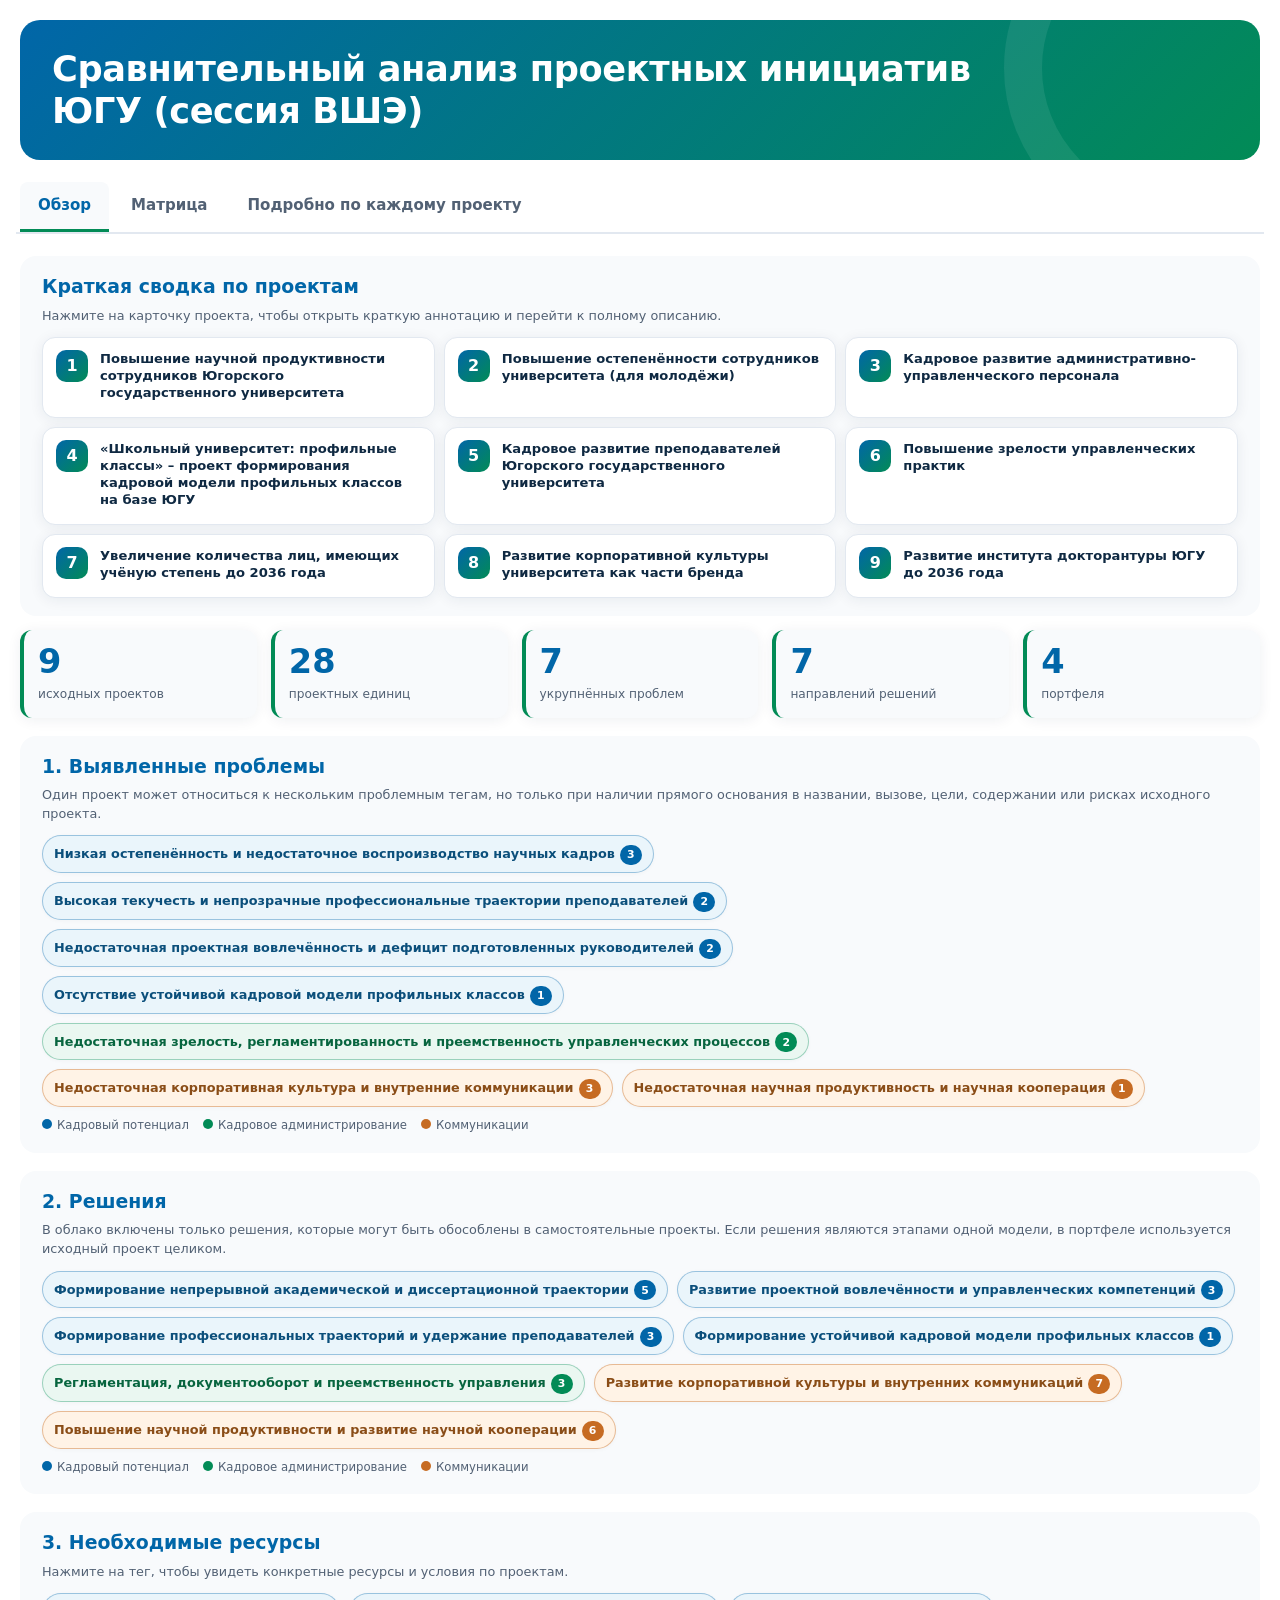
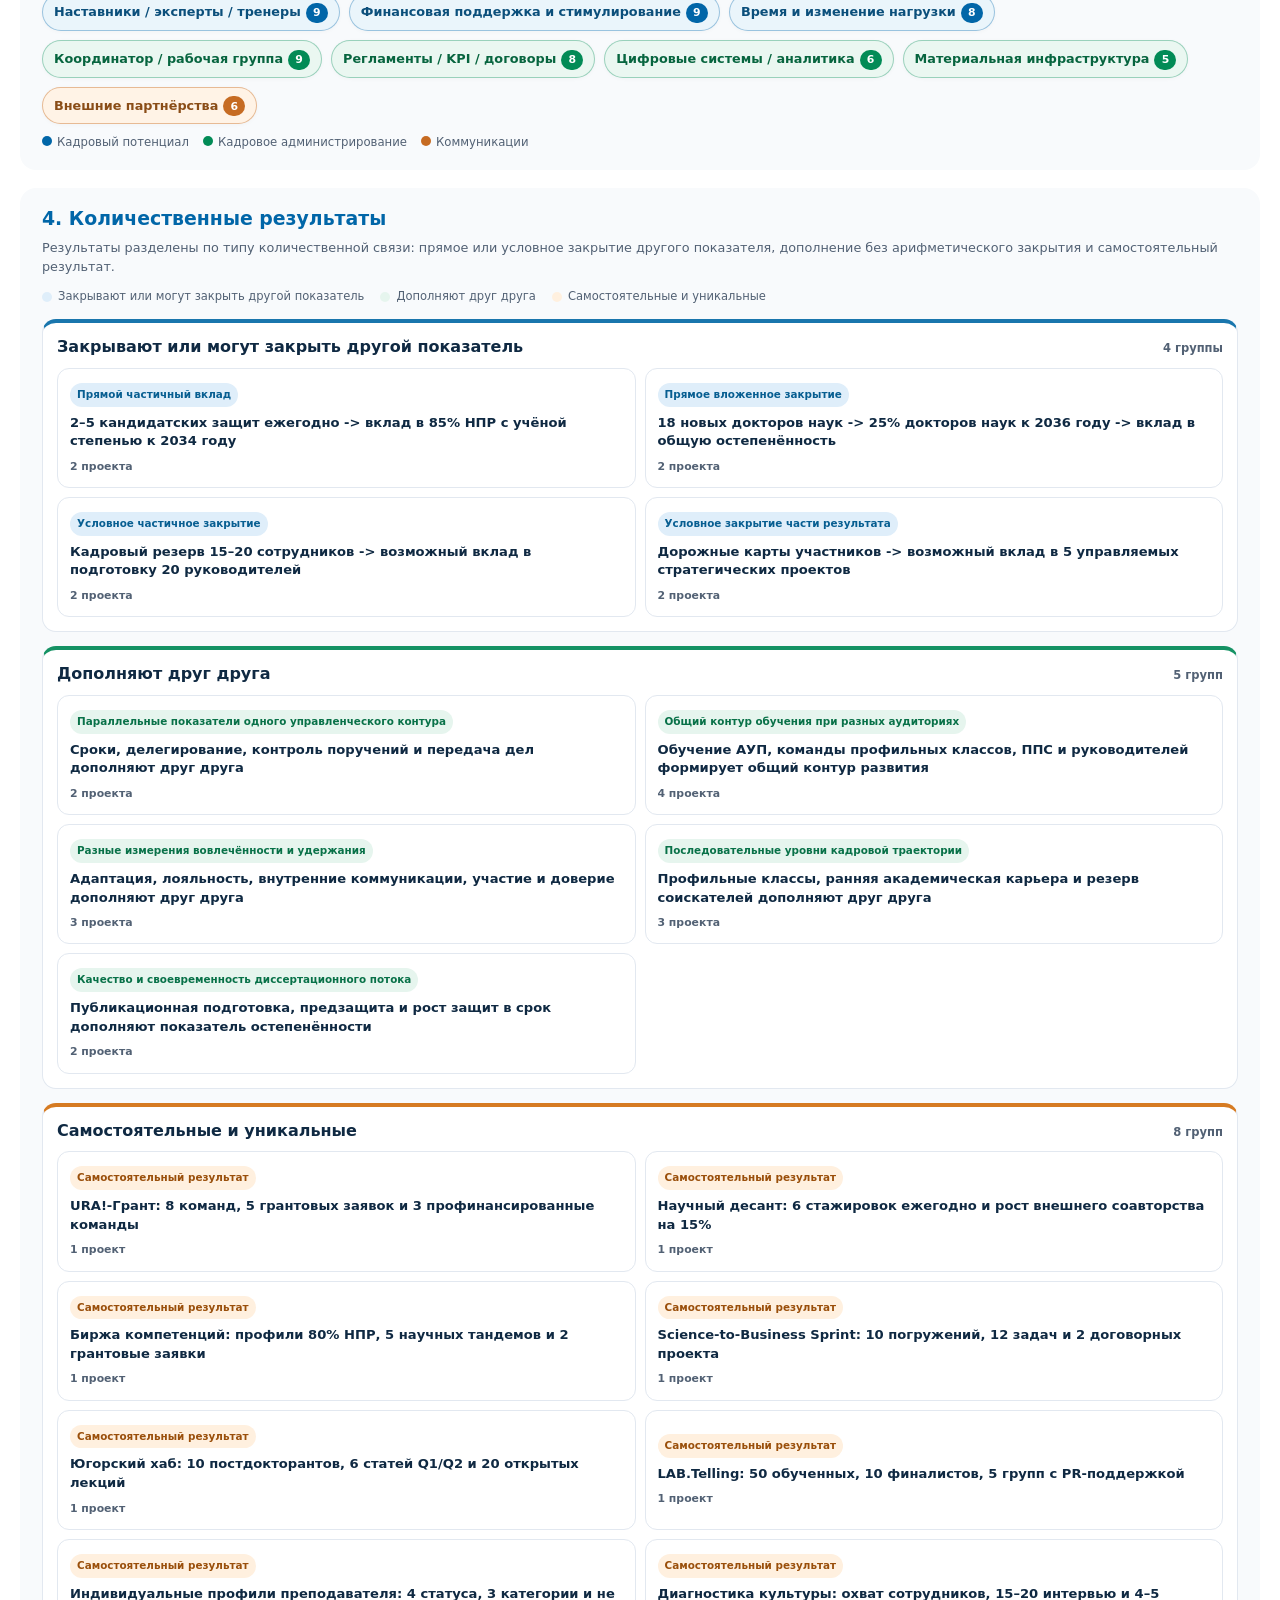
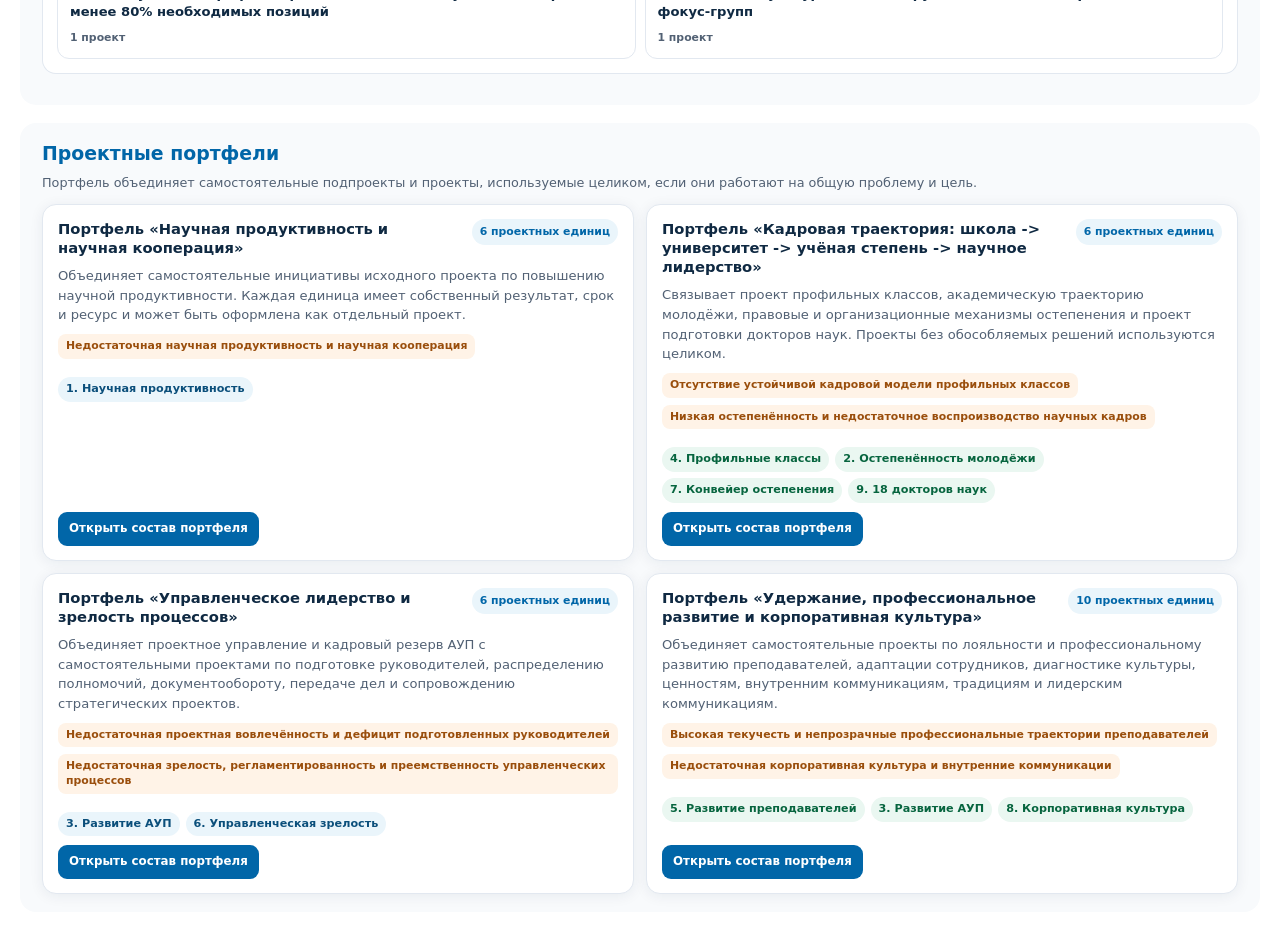
==== index.html @ 8885a223 "Initial commit" ====
<!DOCTYPE html>
<html lang="ru">
<head>
  <meta charset="UTF-8">
  <meta name="viewport" content="width=device-width, initial-scale=1, viewport-fit=cover">
  <title>Сравнительный анализ проектных инициатив ЮГУ (сессия ВШЭ)</title>
  <link rel="stylesheet" href="styles.css?v=20260804-no-abbr-expansions">
</head>
<body>
  <div class="container">
    <header class="hero">
      <h1>Сравнительный анализ проектных инициатив ЮГУ (сессия ВШЭ)</h1>
    </header>

    <div class="tabs-wrap">
      <div class="tabs overview-tabs">
        <button class="tab-btn active" data-tab="overview">Обзор</button>
        <button class="tab-btn" data-tab="matrix">Матрица</button>
        <a class="tab-btn tab-link" href="projects.html">Подробно по каждому проекту</a>
      </div>
    </div>

    <main>
      <section id="overview" class="tab-content active">
        <section class="block project-summary-block">
          <h2>Краткая сводка по проектам</h2>
          <div class="section-note">Нажмите на карточку проекта, чтобы открыть краткую аннотацию и перейти к полному описанию.</div>
          <div id="projectSummaryGrid" class="project-summary-grid"></div>
        </section>

        <div class="stats-grid" id="stats"></div>

        <section class="block" id="problems">
          <h2>1. Выявленные проблемы</h2>
          <div class="section-note">Один проект может относиться к нескольким проблемным тегам, но только при наличии прямого основания в названии, вызове, цели, содержании или рисках исходного проекта.</div>
          <div id="problemCloud" class="tag-cloud"></div>
          <div class="legend-row sphere-legend"></div>
        </section>

        <section class="block" id="solutions">
          <h2>2. Решения</h2>
          <div class="section-note">В облако включены только решения, которые могут быть обособлены в самостоятельные проекты. Если решения являются этапами одной модели, в портфеле используется исходный проект целиком.</div>
          <div id="solutionCloud" class="tag-cloud"></div>
          <div class="legend-row sphere-legend"></div>
        </section>

        <section class="block" id="resources">
          <h2>3. Необходимые ресурсы</h2>
          <div class="section-note">Нажмите на тег, чтобы увидеть конкретные ресурсы и условия по проектам.</div>
          <div id="resourceCloud" class="tag-cloud"></div>
          <div class="legend-row sphere-legend"></div>
        </section>

        <section class="block" id="results">
          <h2>4. Количественные результаты</h2>
          <div class="section-note">Результаты разделены по типу количественной связи: прямое или условное закрытие другого показателя, дополнение без арифметического закрытия и самостоятельный результат.</div>
          <div id="resultRelationLegend" class="result-relation-legend"></div>
          <div id="resultCloud" class="result-analysis"></div>
          <div id="excludedResults" class="excluded-results"></div>
        </section>

        <section class="block" id="clusters">
          <h2>Проектные портфели</h2>
          <div class="section-note">Портфель объединяет самостоятельные подпроекты и проекты, используемые целиком, если они работают на общую проблему и цель.</div><div class="grid-2" id="clusterGrid"></div>
        </section>
      </section>

      <section id="matrix" class="tab-content">
        <section class="block">
          <h2>Матрица пересечений</h2>
          <div class="section-note">Выберите тип данных, чтобы увидеть, в каких проектах встречается каждый тег.</div>
          <div class="legend-row matrix-legend" id="matrixLegend"></div>
          <div class="search-bar">
            <select id="matrixType" class="filter-select">
              <option value="problemTags">Выявленные проблемы</option>
              <option value="solutionTags">Решения</option>
              <option value="resourceTags">Необходимые ресурсы</option>
              <option value="resultTags">Количественные результаты</option>
            </select>
          </div>
          <div class="matrix-wrap"><table class="matrix" id="matrixTable"></table></div>
        </section>
      </section>
    </main>
  </div>

  <div class="modal-overlay" id="modal">
    <div class="modal-content">
      <div class="modal-head">
        <h2 id="modalTitle"></h2>
        <button class="modal-close" id="modalClose" aria-label="Закрыть">×</button>
      </div>
      <div class="modal-summary" id="modalSummary"></div>
      <div id="modalBody"></div>
    </div>
  </div>

  <button class="back-top" id="backTop" aria-label="Наверх">↑</button>

  <script src="data.js"></script>
  <script>
    const D = window.YUGU_DATA;
    const P = D.projects;
    const esc = s => String(s ?? '').replace(/[&<>"']/g, c => ({'&':'&amp;','<':'&lt;','>':'&gt;','"':'&quot;',"'":'&#39;'}[c]));
    const pById = id => P.find(p => p.id === id);
    function expandTerms(value) {
      return String(value ?? '');
    }

    const fmt = value => esc(expandTerms(value));

    function pluralRu(value, one, few, many) {
      const number = Math.abs(Number(value));
      const mod100 = number % 100;
      const mod10 = number % 10;
      if (mod100 >= 11 && mod100 <= 19) return many;
      if (mod10 === 1) return one;
      if (mod10 >= 2 && mod10 <= 4) return few;
      return many;
    }

    function countPhrase(value, one, few, many) {
      return `${value} ${pluralRu(value, one, few, many)}`;
    }


    function directionLegend() {
      return Object.entries(D.directions).map(([key, label]) =>
        `<span><i class="legend-dot sphere-${key}"></i>${fmt(label)}</span>`
      ).join('');
    }
    document.querySelectorAll('.sphere-legend').forEach(el => el.innerHTML = directionLegend());

    function sphereFor(field, tag) { return D.tagSpheres?.[field]?.[tag] || 'process'; }
    function sphereClass(field, tag) { return `sphere-${sphereFor(field, tag)}`; }

    function group(field) {
      const grouped = {};
      P.forEach(p => Object.entries(p[field] || {}).forEach(([tag, detail]) => {
        if (!grouped[tag]) grouped[tag] = [];
        grouped[tag].push({p, detail});
      }));
      const order = {hr:1, process:2, communication:3};
      return Object.entries(grouped).map(([tag,items]) => {
        const count = field === 'solutionTags'
          ? items.reduce((sum, item) => sum + (item.detail?.solutions?.length || 0), 0)
          : items.length;
        return {tag, items, count, projectCount: items.length};
      }).sort((a,b) =>
        order[sphereFor(field,a.tag)] - order[sphereFor(field,b.tag)]
        || b.count-a.count
        || a.tag.localeCompare(b.tag,'ru')
      );
    }

    const GROUPS = {
      problemTags: group('problemTags'),
      solutionTags: group('solutionTags'),
      resourceTags: group('resourceTags'),
      resultTags: group('resultTags')
    };

    function renderProjectSummary() {
      document.getElementById('projectSummaryGrid').innerHTML = P.map(p => `
        <button class="project-summary-card" data-project-summary="${p.id}">
          <span class="project-summary-num">${p.num}</span>
          <span class="project-summary-title">${fmt(p.title)}</span>
        </button>`).join('');
    }

    function renderTags(elId, field) {
      document.getElementById(elId).innerHTML = GROUPS[field].map(x => `
        <button class="tag-item ${sphereClass(field,x.tag)}" data-field="${field}" data-tag="${esc(x.tag)}">
          <span class="tag-label">${fmt(x.tag)}</span><span class="count">${x.count}</span>
        </button>`).join('');
    }

    function typeName(field) {
      if (field === 'problemTags') return 'Укрупнённая проблема';
      if (field === 'solutionTags') return 'Направление решений';
      if (field === 'resourceTags') return 'Необходимый ресурс';
      return 'Количественный результат';
    }

    function stageList(stages) {
      if (!stages?.length) return '';
      return `<div class="modal-stage-list"><b>Этапы реализации</b>${stages.map(s => `
        <div class="modal-stage">
          ${s.time ? `<span>${fmt(s.time)}</span>` : ''}
          <strong>${fmt(s.name)}</strong>
          ${s.text ? `<p>${fmt(s.text)}</p>` : ''}
          ${s.actions?.length ? `<ul class="solution-actions">${s.actions.map(a=>`<li>${fmt(a)}</li>`).join('')}</ul>` : ''}
        </div>`).join('')}</div>`;
    }

    function solutionDetails(detail) {
      return `<div class="modal-solutions">${(detail?.solutions || []).map(s => `
        <article class="modal-solution-card">
          <div class="modal-solution-top"><h4>${fmt(s.name)}</h4><span>${fmt(s.time)}</span></div>
          <div class="unit-type-badge">${fmt(s.unitType || 'Самостоятельный подпроект')}</div>
          <div class="solution-field"><b>Почему используется как проектная единица</b><p>${fmt(s.autonomyBasis || '')}</p></div>
          <div class="solution-field"><b>Содержание</b><p>${fmt(s.content)}</p></div>
          ${stageList(s.stages)}
          ${s.actions?.length ? `<div class="solution-field"><b>Основные действия</b><ul class="solution-actions">${s.actions.map(a=>`<li>${fmt(a)}</li>`).join('')}</ul></div>` : ''}
          <div class="solution-metric"><b>Количественный результат</b><br>${fmt(s.metrics)}</div>
        </article>`).join('')}</div>`;
    }


    function resultCategoryClass(category) {
      return `relation-${category}`;
    }

    function resultRelationLegend() {
      return Object.entries(D.resultRelationCategories || {}).map(([key, item]) =>
        `<span><i class="relation-legend-dot ${resultCategoryClass(key)}"></i>${fmt(item.label)}</span>`
      ).join('');
    }

    function renderResultAnalysis() {
      const order = ['closure', 'complement', 'unique'];
      const groups = Object.fromEntries(order.map(key => [key, []]));
      (D.resultAnalysis || []).forEach(item => {
        if (!groups[item.category]) groups[item.category] = [];
        groups[item.category].push(item);
      });

      document.getElementById('resultRelationLegend').innerHTML = resultRelationLegend();
      document.getElementById('resultCloud').innerHTML = order.map(category => {
        const relations = groups[category] || [];
        if (!relations.length) return '';
        const meta = D.resultRelationCategories[category];
        return `
          <section class="result-category ${resultCategoryClass(category)}">
            <div class="result-category-head">
              <h3>${fmt(meta.label)}</h3>
              <span>${countPhrase(relations.length, 'группа', 'группы', 'групп')}</span>
            </div>
            <div class="result-relation-grid">
              ${relations.map(relation => {
                const projectCount = new Set(relation.items.map(item => item.projectId)).size;
                return `
                  <button class="result-relation-card ${resultCategoryClass(category)}" data-result-relation="${relation.id}">
                    <span class="relation-type">${fmt(relation.relationLabel)}</span>
                    <strong>${fmt(relation.title)}</strong>
                    <span class="relation-project-count">${countPhrase(projectCount, 'проект', 'проекта', 'проектов')}</span>
                  </button>`;
              }).join('')}
            </div>
          </section>`;
      }).join('');
    }

    function openResultRelation(id) {
      const relation = (D.resultAnalysis || []).find(item => item.id === id);
      if (!relation) return;
      const projectCount = new Set(relation.items.map(item => item.projectId)).size;
      document.getElementById('modalTitle').textContent = expandTerms(relation.title);
      document.getElementById('modalSummary').textContent =
        `${relation.relationLabel}. ${countPhrase(projectCount, 'исходный проект', 'исходных проекта', 'исходных проектов')}.`;
      document.getElementById('modalBody').innerHTML = `
        <article class="result-relation-modal ${resultCategoryClass(relation.category)}">
          <div class="result-relation-summary">
            <b>Логика связи</b>
            <p>${fmt(relation.summary)}</p>
          </div>
          <div class="result-item-list">
            ${relation.items.map(item => {
              const p = pById(item.projectId);
              return `
                <article class="result-item-card">
                  <div class="result-item-project">${p.num}. ${fmt(p.short)}</div>
                  <span class="result-role">${fmt(item.role)}</span>
                  <p class="result-value">${fmt(item.result)}</p>
                  <p class="result-explanation">${fmt(item.explanation)}</p>
                  <div class="modal-actions"><a class="open-project" href="projects.html#${p.id}">Открыть исходный проект -></a></div>
                </article>`;
            }).join('')}
          </div>
          <div class="result-limitation">
            <b>Ограничение интерпретации</b>
            <p>${fmt(relation.limitation)}</p>
          </div>
        </article>`;
      showModal();
    }

    function openTag(field, tag) {
      if (field === 'resultTags') {
        const relation = (D.resultAnalysis || []).find(item => item.title === tag);
        if (relation) openResultRelation(relation.id);
        return;
      }
      const x = GROUPS[field].find(i => i.tag === tag);
      if (!x) return;
      document.getElementById('modalTitle').textContent = `${typeName(field)}: ${expandTerms(tag)}`;
      let modalSummary = '';
      if (field === 'problemTags') {
        modalSummary = `Проблема выявлена в ${countPhrase(x.count, 'исходном проекте', 'исходных проектах', 'исходных проектах')}.`;
      } else if (field === 'solutionTags') {
        modalSummary = `Тег объединяет ${countPhrase(x.count, 'проектную единицу', 'проектные единицы', 'проектных единиц')} из ${countPhrase(x.projectCount, 'исходного проекта', 'исходных проектов', 'исходных проектов')}.`;
      } else if (field === 'resourceTags') {
        modalSummary = `Ресурс требуется для ${countPhrase(x.count, 'исходного проекта', 'исходных проектов', 'исходных проектов')}.`;
      }
      document.getElementById('modalSummary').textContent = modalSummary;
      document.getElementById('modalBody').innerHTML = x.items.map(({p,detail}) => `
        <article class="modal-project">
          <h3>${p.num}. ${fmt(p.title)}</h3>
          ${field === 'solutionTags' ? solutionDetails(detail) : `<p>${fmt(detail)}</p>`}
          <div class="modal-actions"><a class="open-project" href="projects.html#${p.id}">Открыть полное описание проекта -></a></div>
        </article>`).join('');
      showModal();
    }

    function openProjectSummary(id) {
      const p = pById(id); if (!p) return;
      document.getElementById('modalTitle').textContent = `${p.num}. ${expandTerms(p.title)}`;
      document.getElementById('modalSummary').textContent = expandTerms(`${p.period} · ${p.solutionStructure}`);
      document.getElementById('modalBody').innerHTML = `
        <article class="project-summary-modal">
          <div class="summary-title"><b>Название проекта</b><p>${fmt(p.title)}</p></div>
          <div class="summary-team"><b>Команда проекта</b><p>${fmt(p.authors)}</p></div>
          <div class="summary-problem"><b>Исходная проблема / вызов</b><p>${fmt(p.problemSummary)}</p></div>
          <div class="summary-solutions">
            <b>Самостоятельные проектные единицы</b>
            <ol>${(p.solutions||[]).map(s=>`<li><strong>${fmt(s.name)}</strong><span class="summary-stage-note">${fmt(s.unitType || '')}</span><p class="summary-solution-text">${fmt(s.content)}</p>${s.stages?.length ? `<span class="summary-stage-note">Эта проектная единица реализуется в ${countPhrase(s.stages.length, 'этап', 'этапа', 'этапов')}.</span>` : ''}</li>`).join('')}</ol>
          </div>
          <div class="summary-results"><b>Количественные результаты</b><ul>${(p.resultQuant||[]).map(x=>`<li>${fmt(x)}</li>`).join('')}</ul></div>
          <div class="modal-actions"><a class="open-project" href="projects.html#${p.id}">Перейти к полному описанию -></a></div>
        </article>`;
      showModal();
    }

    function showModal(){ document.getElementById('modal').classList.add('active'); document.body.style.overflow='hidden'; }
    function closeModal(){ document.getElementById('modal').classList.remove('active'); document.body.style.overflow=''; }

    function portfolioUnit(ref) {
      const p = pById(ref.projectId);
      const s = p?.solutions?.[ref.solutionIndex];
      return p && s ? {p, s} : null;
    }

    function renderClusters() {
      document.getElementById('clusterGrid').innerHTML = D.clusters.map((c,index) => `
        <article class="cluster-card portfolio-card">
          <div class="portfolio-card-head">
            <h4>${fmt(c.name)}</h4>
            <span class="portfolio-count">${countPhrase(c.units.length, 'проектная единица', 'проектные единицы', 'проектных единиц')}</span>
          </div>
          <p>${fmt(c.text)}</p>
          <div class="portfolio-tags">
            ${(c.problemTags||[]).map(tag=>`<span class="portfolio-problem">${fmt(tag)}</span>`).join('')}
          </div>
          <div class="cluster-projects">${c.projects.map(id=>{const p=pById(id);return `<a class="mini-pill" href="projects.html#${id}">${p.num}. ${fmt(p.short)}</a>`}).join('')}</div>
          <button class="portfolio-open" data-portfolio="${index}">Открыть состав портфеля</button>
        </article>`).join('');
    }

    function openPortfolio(index) {
      const c = D.clusters[index];
      if (!c) return;
      const units = (c.units || []).map(portfolioUnit).filter(Boolean);
      const projectCount = new Set(units.map(x => x.p.id)).size;
      document.getElementById('modalTitle').textContent = expandTerms(c.name);
      document.getElementById('modalSummary').textContent =
        `${countPhrase(units.length, 'проектная единица', 'проектные единицы', 'проектных единиц')} из ${countPhrase(projectCount, 'исходного проекта', 'исходных проектов', 'исходных проектов')}.`;
      document.getElementById('modalBody').innerHTML = `
        <article class="portfolio-modal">
          <p>${fmt(c.text)}</p>
          <div class="portfolio-modal-tags">
            <div><b>Проблемы портфеля</b>${(c.problemTags||[]).map(tag=>`<span class="tiny-tag sphere-${sphereFor('problemTags',tag)}">${fmt(tag)}</span>`).join('')}</div>
            <div><b>Направления решений</b>${(c.solutionTags||[]).map(tag=>`<span class="tiny-tag sphere-${sphereFor('solutionTags',tag)}">${fmt(tag)}</span>`).join('')}</div>
          </div>
          <div class="portfolio-unit-list">${units.map(({p,s})=>`
            <article class="portfolio-unit-card">
              <div class="portfolio-unit-source">${p.num}. ${fmt(p.short)}</div>
              <h4>${fmt(s.name)}</h4>
              <div class="unit-type-badge">${fmt(s.unitType)}</div>
              <p>${fmt(s.content)}</p>
              ${s.stages?.length ? `<div class="portfolio-stage-note">${countPhrase(s.stages.length, 'этап реализации', 'этапа реализации', 'этапов реализации')}</div>` : ''}
              <div class="modal-actions"><a class="open-project" href="projects.html#${p.id}">Открыть исходный проект -></a></div>
            </article>`).join('')}</div>
        </article>`;
      showModal();
    }

    function renderStats() {
      const solutionCount = P.reduce((s,p)=>s+(p.solutions?.length||0),0);
      const stats = [
        [String(P.length), pluralRu(P.length, 'исходный проект', 'исходных проекта', 'исходных проектов')],
        [solutionCount, pluralRu(solutionCount, 'проектная единица', 'проектные единицы', 'проектных единиц')],
        [GROUPS.problemTags.length, pluralRu(GROUPS.problemTags.length, 'укрупнённая проблема', 'укрупнённые проблемы', 'укрупнённых проблем')],
        [GROUPS.solutionTags.length, pluralRu(GROUPS.solutionTags.length, 'направление решений', 'направления решений', 'направлений решений')],
        [String(D.clusters.length), pluralRu(D.clusters.length, 'портфель', 'портфеля', 'портфелей')]
      ];
      document.getElementById('stats').innerHTML = stats.map(([n,l])=>`<div class="stat-card"><div class="number">${n}</div><div class="label">${l}</div></div>`).join('');
    }

    function renderMatrix(field='problemTags') {
      const tags=GROUPS[field];
      document.getElementById('matrixLegend').innerHTML =
        field === 'resultTags' ? resultRelationLegend() : directionLegend();
      document.getElementById('matrixTable').innerHTML = `<thead><tr><th>Тег</th>${P.map(p=>`<th title="${esc(p.title)}">${p.num}</th>`).join('')}<th>Всего</th></tr></thead><tbody>${tags.map(t=>{
        const sphere=sphereClass(field,t.tag);
        return `<tr>
          <td><button class="tag-item ${sphere}" style="padding:5px 8px" data-field="${field}" data-tag="${esc(t.tag)}"><span class="tag-label">${fmt(t.tag)}</span></button></td>
          ${P.map(p=>{
            const value=p[field]?.[t.tag];
            const amount=field==='solutionTags' ? (value?.solutions?.length||0) : (value?1:0);
            return `<td class="${amount ? `yes ${sphere}` : ''}">${amount ? (field==='solutionTags'?amount:'●') : ''}</td>`;
          }).join('')}
          <td><b>${t.count}</b></td>
        </tr>`;
      }).join('')}</tbody>`;
    }

    document.querySelectorAll('.tab-btn[data-tab]').forEach(btn => btn.addEventListener('click',()=>{
      document.querySelectorAll('.tab-btn[data-tab]').forEach(x=>x.classList.remove('active'));
      document.querySelectorAll('.tab-content').forEach(x=>x.classList.remove('active'));
      btn.classList.add('active'); document.getElementById(btn.dataset.tab).classList.add('active'); window.scrollTo({top:0,behavior:'smooth'});
    }));
    document.addEventListener('click',e=>{
      const tag=e.target.closest('.tag-item[data-field]'); if(tag) openTag(tag.dataset.field,tag.dataset.tag);
      const resultRelation=e.target.closest('[data-result-relation]'); if(resultRelation) openResultRelation(resultRelation.dataset.resultRelation);
      const project=e.target.closest('[data-project-summary]'); if(project) openProjectSummary(project.dataset.projectSummary);
      const portfolio=e.target.closest('[data-portfolio]'); if(portfolio) openPortfolio(Number(portfolio.dataset.portfolio));
    });
    document.getElementById('modalClose').onclick=closeModal;
    document.getElementById('modal').addEventListener('click',e=>{if(e.target.id==='modal') closeModal()});
    document.addEventListener('keydown',e=>{if(e.key==='Escape') closeModal()});
    document.getElementById('matrixType').addEventListener('change',e=>renderMatrix(e.target.value));
    const bt=document.getElementById('backTop'); window.addEventListener('scroll',()=>bt.style.display=window.scrollY>600?'block':'none'); bt.onclick=()=>window.scrollTo({top:0,behavior:'smooth'});

    renderProjectSummary(); renderStats(); renderTags('problemCloud','problemTags'); renderTags('solutionCloud','solutionTags'); renderTags('resourceCloud','resourceTags'); renderResultAnalysis(); renderClusters(); renderMatrix();
  </script>
</body>
</html>
---- styles.css ----
:root {
  --blue: #0166A8;
  --green: #028B56;
  --dark: #0f2942;
  --text: #1e293b;
  --muted: #526174;
  --light: #94a3b8;
  --bg: #f8fafc;
  --border: #e2e8f0;
  --warn: #c66b22;
  --danger: #b84444;
  --blue-soft: #eaf5fb;
  --green-soft: #eaf7f1;
  --radius: 16px;
  --shadow: 0 2px 14px rgba(15, 41, 66, .07);
  --safe-bottom: env(safe-area-inset-bottom, 0px);
}

* {
  box-sizing: border-box;
  margin: 0;
  padding: 0;
}

html {
  scroll-behavior: smooth;
  -webkit-text-size-adjust: 100%;
}

body {
  font-family: 'Segoe UI', Roboto, system-ui, -apple-system, sans-serif;
  background: #fff;
  color: var(--text);
  line-height: 1.5;
  padding: 12px;
  padding-bottom: calc(24px + var(--safe-bottom));
  min-height: 100dvh;
}

button,
input,
select {
  font: inherit;
}

.container {
  max-width: 1440px;
  margin: 0 auto;
  width: 100%;
}

a {
  color: var(--blue);
  text-decoration: none;
}

a:hover {
  text-decoration: underline;
}

header.hero {
  background: linear-gradient(135deg, var(--blue), var(--green));
  color: #fff;
  padding: 22px 22px;
  border-radius: 16px;
  margin-bottom: 18px;
  position: relative;
  overflow: hidden;
}

header.hero:after {
  content: "";
  position: absolute;
  width: 260px;
  height: 260px;
  border-radius: 50%;
  right: -80px;
  top: -120px;
  border: 38px solid rgba(255, 255, 255, .08);
}

.hero h1 {
  font-size: clamp(1.25rem, 4.5vw, 2.2rem);
  line-height: 1.2;
  font-weight: 650;
  letter-spacing: -.4px;
  max-width: 1000px;
  position: relative;
  z-index: 1;
}

.hero .sub {
  opacity: .93;
  margin-top: 8px;
  font-size: clamp(.82rem, 2.5vw, 1rem);
  position: relative;
  z-index: 1;
}

.hero-actions {
  display: flex;
  gap: 8px;
  flex-wrap: wrap;
  margin-top: 14px;
  position: relative;
  z-index: 1;
}

.hero-link {
  display: inline-flex;
  align-items: center;
  gap: 6px;
  color: #fff !important;
  border: 1px solid rgba(255, 255, 255, .55);
  padding: 8px 12px;
  border-radius: 12px;
  font-weight: 600;
  font-size: .84rem;
  background: rgba(255, 255, 255, .08);
}

.hero-link:hover {
  background: rgba(255, 255, 255, .16);
  text-decoration: none;
}

.tabs-wrap {
  position: sticky;
  top: 0;
  z-index: 50;
  background: #fff;
  padding-top: 4px;
  margin: 0 -4px 16px;
}

.tabs {
  display: flex;
  gap: 4px;
  border-bottom: 2px solid var(--border);
  overflow-x: auto;
  scrollbar-width: none;
  padding: 0 4px;
}

.tabs::-webkit-scrollbar {
  display: none;
}

.tab-btn {
  flex: 0 0 auto;
  padding: 10px 14px;
  background: transparent;
  border: 0;
  border-bottom: 3px solid transparent;
  color: var(--muted);
  font-weight: 600;
  font-size: .87rem;
  cursor: pointer;
  min-height: 44px;
  white-space: nowrap;
  border-radius: 8px 8px 0 0;
}

.tab-btn:hover {
  background: #f1f5f9;
}

.tab-btn.active {
  color: var(--blue);
  border-bottom-color: var(--green);
  background: var(--bg);
}

.tab-content {
  display: none;
  animation: fade .22s ease;
}

.tab-content.active {
  display: block;
}

@keyframes fade {
  from {
    opacity: .35;
    transform: translateY(5px);
  }
  to {
    opacity: 1;
    transform: none;
  }
}

.stats-grid {
  display: grid;
  grid-template-columns: repeat(2, 1fr);
  gap: 10px;
  margin-bottom: 16px;
}

.stat-card {
  background: var(--bg);
  border-radius: 12px;
  border-left: 4px solid var(--green);
  box-shadow: var(--shadow);
  padding: 14px;
}

.stat-card .number {
  font-size: clamp(1.35rem, 5vw, 2.1rem);
  font-weight: 750;
  color: var(--blue);
  line-height: 1.1;
}

.stat-card .label {
  font-size: .76rem;
  color: var(--muted);
  margin-top: 4px;
}

.block {
  background: var(--bg);
  border-radius: var(--radius);
  padding: 15px 16px;
  margin: 14px 0;
}

.block h2,
.block h3,
.block h4 {
  color: var(--blue);
  font-weight: 650;
  line-height: 1.3;
}

.block h2 {
  font-size: 1.18rem;
  margin-bottom: 10px;
}

.block h3 {
  font-size: 1rem;
  margin-bottom: 10px;
}

.section-note {
  font-size: .8rem;
  color: var(--muted);
  margin: -3px 0 12px;
}

.tag-cloud {
  display: flex;
  flex-wrap: wrap;
  gap: 9px;
}

.tag-item {
  border: 1px solid var(--border);
  background: #fff;
  border-radius: 26px;
  padding: 7px 11px;
  cursor: pointer;
  box-shadow: 0 1px 4px rgba(0, 0, 0, .03);
  transition: .18s;
  text-align: left;
  color: var(--text);
  line-height: 1.25;
}

.tag-item:hover,
.tag-item:focus {
  transform: translateY(-1px);
  border-color: var(--blue);
  box-shadow: 0 4px 12px rgba(1, 102, 168, .12);
  outline: none;
}

.tag-item.unique {
  border-style: dashed;
  border-color: #d5a16f;
  background: #fffaf4;
}

.tag-item .tag-label {
  font-size: .8rem;
  font-weight: 600;
}

.tag-item .count {
  display: inline-flex;
  align-items: center;
  justify-content: center;
  background: var(--blue);
  color: #fff;
  border-radius: 16px;
  min-width: 22px;
  height: 20px;
  padding: 0 6px;
  margin-left: 5px;
  font-size: .68rem;
  font-weight: 700;
}

.tag-item.unique .count {
  background: var(--warn);
}

.legend-row {
  display: flex;
  gap: 14px;
  flex-wrap: wrap;
  font-size: .73rem;
  color: var(--muted);
  margin: 8px 0 0;
}

.legend-dot {
  width: 10px;
  height: 10px;
  border-radius: 50%;
  display: inline-block;
  margin-right: 5px;
}

.legend-dot.shared {
  background: var(--blue);
}

.legend-dot.unique {
  background: var(--warn);
}

.grid-2,
.grid-3 {
  display: grid;
  grid-template-columns: 1fr;
  gap: 12px;
}

.insight-card,
.cluster-card,
.project-mini,
.detail-card {
  background: #fff;
  border: 1px solid var(--border);
  border-radius: 14px;
  box-shadow: var(--shadow);
}

.insight-card,
.cluster-card {
  padding: 14px 15px;
}

.insight-card h4,
.cluster-card h4 {
  color: var(--dark);
  font-size: .92rem;
  margin-bottom: 7px;
}

.insight-card p,
.cluster-card p {
  font-size: .82rem;
  color: var(--muted);
}

.cluster-projects {
  display: flex;
  gap: 6px;
  flex-wrap: wrap;
  margin-top: 9px;
}

.mini-pill {
  font-size: .7rem;
  background: var(--blue-soft);
  color: #0b4f7b;
  border-radius: 14px;
  padding: 4px 8px;
  font-weight: 600;
}

.cluster-card:nth-child(2n) .mini-pill {
  background: var(--green-soft);
  color: #07653f;
}

.matrix-wrap {
  overflow: auto;
  background: #fff;
  border: 1px solid var(--border);
  border-radius: 14px;
  box-shadow: var(--shadow);
  max-height: min(84vh, 820px);
}

table.matrix {
  border-collapse: collapse;
  width: 100%;
  min-width: 920px;
  font-size: .76rem;
}

.matrix th {
  position: sticky;
  top: 0;
  z-index: 2;
  background: #eef4f8;
  color: var(--blue);
  text-align: left;
  padding: 10px;
  border-bottom: 2px solid #cfdae4;
}

.matrix td {
  padding: 9px 10px;
  border-bottom: 1px solid #eef2f6;
  vertical-align: top;
}

.matrix tr:hover td {
  background: #fbfdff;
}

.matrix .yes {
  font-weight: 800;
  color: var(--green);
}

.search-bar {
  display: flex;
  gap: 8px;
  flex-wrap: wrap;
  margin: 12px 0;
}

.search-input {
  flex: 1 1 260px;
  border: 1px solid var(--border);
  border-radius: 12px;
  padding: 10px 12px;
  min-height: 44px;
}

.filter-select {
  border: 1px solid var(--border);
  border-radius: 12px;
  padding: 9px 12px;
  background: #fff;
  min-height: 44px;
  color: var(--text);
}

.project-list {
  display: grid;
  grid-template-columns: 1fr;
  gap: 12px;
}

.project-card {
  background: #fff;
  border: 1px solid var(--border);
  border-radius: 16px;
  box-shadow: var(--shadow);
  overflow: hidden;
  scroll-margin-top: 72px;
}

.project-head {
  width: 100%;
  border: 0;
  background: #fff;
  display: flex;
  align-items: flex-start;
  gap: 11px;
  padding: 15px;
  text-align: left;
  cursor: pointer;
  color: var(--text);
}

.project-head:hover {
  background: #fbfdff;
}

.project-num {
  flex: 0 0 34px;
  height: 34px;
  border-radius: 11px;
  background: linear-gradient(135deg, var(--blue), var(--green));
  color: #fff;
  display: flex;
  align-items: center;
  justify-content: center;
  font-weight: 750;
}

.project-title-wrap {
  flex: 1;
}

.project-title {
  font-size: .94rem;
  font-weight: 700;
  color: var(--dark);
  line-height: 1.3;
}

.project-meta {
  font-size: .72rem;
  color: var(--muted);
  margin-top: 4px;
}

.chev {
  font-size: 1.2rem;
  color: var(--light);
  transition: .2s;
}

.project-card.open .chev {
  transform: rotate(180deg);
}

.project-body {
  display: none;
  padding: 0 15px 16px;
}

.project-card.open .project-body {
  display: block;
}

.summary-strip {
  background: linear-gradient(90deg, var(--blue-soft), var(--green-soft));
  border-radius: 12px;
  padding: 11px 12px;
  font-size: .81rem;
  color: #244253;
  margin-bottom: 12px;
}

.detail-grid {
  display: grid;
  grid-template-columns: 1fr;
  gap: 10px;
}

.detail-section {
  border: 1px solid var(--border);
  border-radius: 12px;
  padding: 12px;
  background: #fff;
}

.detail-section h4 {
  color: var(--blue);
  font-size: .86rem;
  margin-bottom: 7px;
}

.detail-section p,
.detail-section li {
  font-size: .8rem;
  color: var(--muted);
}

.detail-section ul {
  padding-left: 18px;
}

.detail-section li {
  margin: 4px 0;
}

.tag-line {
  display: flex;
  gap: 5px;
  flex-wrap: wrap;
  margin-top: 8px;
}

.tiny-tag {
  font-size: .66rem;
  padding: 3px 7px;
  border-radius: 12px;
  background: #eef5f9;
  color: #31546e;
}

.solutions {
  display: grid;
  grid-template-columns: 1fr;
  gap: 8px;
}

.solution-card {
  border-left: 4px solid var(--green);
  background: #fbfdfc;
  border-radius: 10px;
  padding: 10px 11px;
}

.solution-card .s-top {
  display: flex;
  justify-content: space-between;
  gap: 8px;
}

.solution-card h5 {
  font-size: .8rem;
  color: var(--dark);
}

.solution-time {
  font-size: .66rem;
  color: var(--green);
  font-weight: 700;
  white-space: nowrap;
}

.solution-card p {
  font-size: .76rem;
  color: var(--muted);
  margin-top: 4px;
}

.solution-metric {
  font-size: .7rem;
  color: #35596e;
  margin-top: 5px;
  font-weight: 600;
}

.timeline {
  position: relative;
  margin-left: 8px;
  padding-left: 17px;
  border-left: 2px solid #cfe0ea;
}

.road-step {
  position: relative;
  padding: 0 0 13px;
}

.road-step:before {
  content: "";
  position: absolute;
  left: -23px;
  top: 4px;
  width: 10px;
  height: 10px;
  border-radius: 50%;
  background: var(--green);
  border: 2px solid #fff;
  box-shadow: 0 0 0 2px #bfe2d3;
}

.road-time {
  font-size: .68rem;
  font-weight: 750;
  color: var(--green);
}

.road-title {
  font-size: .8rem;
  font-weight: 700;
  color: var(--dark);
}

.road-text {
  font-size: .75rem;
  color: var(--muted);
  margin-top: 2px;
}

.unique-box {
  border: 1px dashed #d5a16f;
  background: #fffaf4;
  border-radius: 12px;
  padding: 11px;
}

.unique-box h4 {
  color: #9b561c;
}

.relation-links {
  display: flex;
  gap: 6px;
  flex-wrap: wrap;
}

.relation-links a {
  font-size: .68rem;
  padding: 4px 7px;
  background: var(--blue-soft);
  border-radius: 12px;
  font-weight: 600;
}

.back-top {
  position: fixed;
  right: 16px;
  bottom: calc(16px + var(--safe-bottom));
  width: 42px;
  height: 42px;
  border: 0;
  border-radius: 50%;
  background: var(--dark);
  color: #fff;
  box-shadow: 0 6px 22px rgba(15, 41, 66, .2);
  cursor: pointer;
  display: none;
  z-index: 80;
}

.modal-overlay {
  position: fixed;
  inset: 0;
  background: rgba(10, 25, 40, 0.55);
  z-index: 1000;
  display: flex;
  align-items: center;
  justify-content: center;
  opacity: 0;
  visibility: hidden;
  transition: opacity 0.3s ease, visibility 0.3s ease;
  padding: 20px;
  box-sizing: border-box;
}

.modal-overlay.active {
  opacity: 1;
  visibility: visible;
}

.modal-content {
  background: #fff;
  border-radius: 20px;
  max-width: 840px;
  width: 100%;
  max-height: 90vh;
  overflow-y: auto;
  padding: 24px;
  box-shadow: 0 20px 60px rgba(0, 0, 0, 0.3);
  position: relative;
  transform: scale(0.95);
  transition: transform 0.25s ease;
}

.modal-overlay.active .modal-content {
  transform: scale(1);
}

.modal-head {
  display: flex;
  gap: 8px;
  align-items: flex-start;
  position: sticky;
  top: -17px;
  background: #fff;
  padding: 15px 0 9px;
  z-index: 3;
  border-bottom: 1px solid var(--border);
}

.modal-head h2 {
  flex: 1;
  color: var(--blue);
  font-size: 1.05rem;
  line-height: 1.3;
}

.modal-close {
  border: 0;
  background: transparent;
  width: 38px;
  height: 38px;
  font-size: 1.45rem;
  cursor: pointer;
  color: var(--text);
}

.modal-summary {
  font-size: .78rem;
  color: var(--muted);
  margin: 10px 0;
}

.modal-project {
  border-bottom: 1px solid var(--border);
  padding: 12px 0;
}

.modal-project:last-child {
  border-bottom: 0;
}

.modal-project h3 {
  font-size: .88rem;
  color: var(--dark);
  margin-bottom: 5px;
}

.modal-project p {
  font-size: .79rem;
  color: var(--muted);
}

.modal-actions {
  margin-top: 7px;
}

.open-project {
  display: inline-flex;
  font-size: .72rem;
  font-weight: 700;
  color: var(--blue);
  background: var(--blue-soft);
  padding: 5px 8px;
  border-radius: 9px;
}

.callout {
  border-left: 4px solid var(--green);
  background: var(--green-soft);
  padding: 12px 14px;
  border-radius: 10px;
  margin: 12px 0;
  font-size: .83rem;
  color: #24513e;
}

.callout strong {
  color: #075d3a;
}

.warn-callout {
  border-left-color: var(--warn);
  background: #fff7ed;
  color: #684422;
}

.warn-callout strong {
  color: #8a4d17;
}

@media (min-width: 640px) {
  body {
    padding: 16px;
  }
  header.hero {
    padding: 24px 27px;
  }
  .stats-grid {
    grid-template-columns: repeat(4, 1fr);
    gap: 14px;
  }
  .grid-2 {
    grid-template-columns: 1fr 1fr;
  }
  .grid-3 {
    grid-template-columns: repeat(2, 1fr);
  }
  .modal-overlay {
    align-items: center;
    padding: 20px;
  }
  .modal-content {
    max-width: 840px;
    max-height: 86vh;
    border-radius: 18px;
    padding: 22px;
    display: flex;
    flex-direction: column;
    align-content: center;
  }
  .modal-head {
    top: -22px;
  }
  .detail-grid {
    grid-template-columns: 1fr 1fr;
  }
  .solutions {
    grid-template-columns: 1fr 1fr;
  }
}

@media (min-width: 950px) {
  body {
    padding: 20px;
  }
  header.hero {
    padding: 28px 32px;
    border-radius: 20px;
  }
  .tabs-wrap {
    margin-bottom: 22px;
  }
  .tab-btn {
    font-size: .94rem;
    padding: 12px 18px;
  }
  .block {
    padding: 18px 22px;
  }
  .grid-3 {
    grid-template-columns: repeat(3, 1fr);
  }
  .project-head {
    padding: 18px;
  }
  .project-body {
    padding: 0 18px 20px;
  }
  .detail-grid {
    grid-template-columns: repeat(2, 1fr);
  }
  .solutions {
    grid-template-columns: repeat(2, 1fr);
  }
}

@media print {
  .tabs-wrap,
  .modal-overlay,
  .back-top,
  .hero-actions,
  .search-bar {
    display: none !important;
  }
  .tab-content {
    display: block !important;
  }
  .project-card .project-body {
    display: block !important;
  }
  .project-card {
    break-inside: avoid;
  }
  .hero {
    background: var(--blue) !important;
    -webkit-print-color-adjust: exact;
    print-color-adjust: exact;
  }
  body {
    padding: 0;
  }
}


/* Сферы тегов */
:root {
  --sphere-hr: #0166A8;
  --sphere-hr-soft: #eaf5fb;
  --sphere-process: #028B56;
  --sphere-process-soft: #eaf7f1;
  --sphere-communication: #c66b22;
  --sphere-communication-soft: #fff3e6;
}

.stats-grid {
  grid-template-columns: repeat(auto-fit, minmax(135px, 1fr));
}

.tab-link {
  display: inline-flex;
  align-items: center;
  text-decoration: none;
}

.tab-link:hover {
  text-decoration: none;
}

.tag-item.sphere-hr {
  border-color: rgba(1, 102, 168, .35);
  background: var(--sphere-hr-soft);
  color: #0b4f7b;
}

.tag-item.sphere-process {
  border-color: rgba(2, 139, 86, .35);
  background: var(--sphere-process-soft);
  color: #07653f;
}

.tag-item.sphere-communication {
  border-color: rgba(198, 107, 34, .42);
  background: var(--sphere-communication-soft);
  color: #8a4d17;
}

.tag-item.sphere-hr .count {
  background: var(--sphere-hr);
}

.tag-item.sphere-process .count {
  background: var(--sphere-process);
}

.tag-item.sphere-communication .count {
  background: var(--sphere-communication);
}

.tag-item.sphere-hr:hover,
.tag-item.sphere-hr:focus {
  border-color: var(--sphere-hr);
  box-shadow: 0 4px 12px rgba(1, 102, 168, .15);
}

.tag-item.sphere-process:hover,
.tag-item.sphere-process:focus {
  border-color: var(--sphere-process);
  box-shadow: 0 4px 12px rgba(2, 139, 86, .15);
}

.tag-item.sphere-communication:hover,
.tag-item.sphere-communication:focus {
  border-color: var(--sphere-communication);
  box-shadow: 0 4px 12px rgba(198, 107, 34, .15);
}

.legend-dot.sphere-hr {
  background: var(--sphere-hr);
}

.legend-dot.sphere-process {
  background: var(--sphere-process);
}

.legend-dot.sphere-communication {
  background: var(--sphere-communication);
}

.tiny-tag.sphere-hr {
  background: var(--sphere-hr-soft);
  color: #0b4f7b;
  border: 1px solid rgba(1, 102, 168, .28);
}

.tiny-tag.sphere-process {
  background: var(--sphere-process-soft);
  color: #07653f;
  border: 1px solid rgba(2, 139, 86, .28);
}

.tiny-tag.sphere-communication {
  background: var(--sphere-communication-soft);
  color: #8a4d17;
  border: 1px solid rgba(198, 107, 34, .32);
}

.matrix .yes.sphere-hr {
  color: var(--sphere-hr);
}

.matrix .yes.sphere-process {
  color: var(--sphere-process);
}

.matrix .yes.sphere-communication {
  color: var(--sphere-communication);
}

.matrix-legend {
  margin-bottom: 4px;
}

.modal-solutions {
  display: grid;
  gap: 8px;
  margin-top: 8px;
}

.modal-solution-card {
  border: 1px solid var(--border);
  border-left: 4px solid var(--green);
  border-radius: 10px;
  padding: 10px 11px;
  background: #fbfdfc;
}

.modal-solution-top {
  display: flex;
  justify-content: space-between;
  gap: 10px;
  align-items: flex-start;
}

.modal-solution-top h4 {
  color: var(--dark);
  font-size: .82rem;
}

.modal-solution-top span {
  color: var(--green);
  font-size: .68rem;
  font-weight: 700;
  white-space: nowrap;
}

.modal-solution-card p {
  margin-top: 5px;
}

.project-solutions-block {
  padding: 13px;
  margin: 12px 0;
}

.result-quant {
  margin-top: 10px;
}

.project-tags-box {
  margin-top: 12px;
}

.project-tag-section {
  margin-top: 12px;
}

.project-tag-section > b {
  display: block;
  color: var(--dark);
  font-size: .78rem;
  margin-bottom: 5px;
}

.project-solution-map {
  display: grid;
  gap: 7px;
  margin-top: 9px;
}

.project-solution-group {
  border-left: 3px solid var(--border);
  padding-left: 9px;
}

.project-solution-items {
  margin-top: 4px;
}

.project-solution-item {
  font-size: .72rem;
  color: var(--muted);
  margin: 2px 0;
}

.project-solution-item span {
  color: var(--green);
  font-weight: 700;
}

@media (min-width: 900px) {
  #overview > .block {
    margin-top: 18px;
  }

  .modal-solutions {
    grid-template-columns: 1fr 1fr;
  }
}

/* Подробное представление решений */
.solution-card {
  padding: 13px 14px;
}

.solution-card .s-top {
  margin-bottom: 6px;
}

.solution-card h5 {
  font-size: .88rem;
  line-height: 1.35;
}

.solution-period {
  display: inline-block;
  margin: 1px 0 9px;
  padding: 4px 8px;
  border-radius: 9px;
  background: var(--green-soft);
  color: #07653f;
  font-size: .72rem;
}

.solution-field {
  margin-top: 9px;
}

.solution-field > b {
  display: block;
  margin-bottom: 4px;
  color: var(--dark);
  font-size: .75rem;
}

.solution-actions {
  padding-left: 19px;
  margin-top: 4px;
}

.solution-actions li {
  color: var(--muted);
  font-size: .76rem;
  line-height: 1.48;
  margin: 4px 0;
}

.solution-metric {
  margin-top: 10px;
  padding: 8px 9px;
  border-radius: 9px;
  background: var(--blue-soft);
  line-height: 1.45;
}

.solution-metric b {
  color: #0b4f7b;
}

.modal-solution-card {
  padding: 12px 13px;
}

.modal-solution-card .solution-actions li {
  font-size: .76rem;
}

@media (min-width: 900px) {
  .solutions {
    grid-template-columns: 1fr;
  }

  .solution-card {
    padding: 16px 17px;
  }

  .solution-card h5 {
    font-size: .94rem;
  }
}


/* Компактные заголовки групп решений */
.project-solution-group > .tiny-tag {
  display: inline-flex;
  width: fit-content;
  max-width: 100%;
  align-items: center;
  white-space: normal;
}

.project-solution-group {
  padding-top: 2px;
  padding-bottom: 2px;
}

.project-solution-items {
  margin-top: 6px;
}


/* Три направления тегов */
.sphere-legend { margin-top: 10px; }

/* Краткая сводка проектов */
.project-summary-grid {
  display: grid;
  grid-template-columns: 1fr;
  gap: 9px;
}
.project-summary-card {
  position: relative;
  display: grid;
  grid-template-columns: 34px 1fr;
  gap: 4px 10px;
  width: 100%;
  padding: 12px 13px;
  border: 1px solid var(--border);
  border-radius: 13px;
  background: #fff;
  text-align: left;
  cursor: pointer;
  box-shadow: var(--shadow);
  color: var(--text);
  transition: .18s;
}
.project-summary-card:hover,
.project-summary-card:focus {
  transform: translateY(-1px);
  border-color: var(--blue);
  box-shadow: 0 5px 16px rgba(1,102,168,.12);
  outline: none;
}
.project-summary-num {
  grid-row: 1 / 3;
  width: 32px;
  height: 32px;
  display: inline-flex;
  align-items: center;
  justify-content: center;
  border-radius: 10px;
  color: #fff;
  background: linear-gradient(135deg,var(--blue),var(--green));
  font-weight: 750;
}
.project-summary-title { font-size: .82rem; line-height: 1.3; font-weight: 700; color: var(--dark); }
.project-summary-authors { font-size: .68rem; line-height: 1.35; color: var(--muted); }
.project-summary-modal > div { margin-bottom: 12px; }
.project-summary-modal b { color: var(--dark); font-size: .82rem; }
.project-summary-modal p, .project-summary-modal li { font-size: .8rem; color: var(--muted); }
.project-summary-modal ul { padding-left: 19px; margin-top: 5px; }

/* Этапы внутри решения */
.solution-index {
  display: inline-flex;
  width: fit-content;
  padding: 3px 7px;
  border-radius: 8px;
  background: var(--blue-soft);
  color: #0b4f7b;
  font-size: .67rem;
  font-weight: 750;
  margin-bottom: 5px;
}
.solution-card .s-top { display: block; }
.solution-stages,
.modal-stage-list {
  margin-top: 10px;
  padding: 10px 11px;
  border-radius: 10px;
  background: #f8fafc;
  border: 1px solid var(--border);
}
.solution-stages > b,
.modal-stage-list > b { color: var(--dark); font-size: .75rem; }
.solution-stage,
.modal-stage {
  display: grid;
  grid-template-columns: minmax(100px,auto) 1fr;
  gap: 2px 9px;
  padding: 8px 0;
  border-bottom: 1px solid var(--border);
}
.solution-stage:last-child,
.modal-stage:last-child { border-bottom: 0; padding-bottom: 0; }
.solution-stage span,
.modal-stage span { grid-row: 1 / 3; font-size: .67rem; font-weight: 700; color: var(--green); }
.solution-stage strong,
.modal-stage strong { font-size: .76rem; color: var(--dark); }
.solution-stage p,
.modal-stage p { font-size: .73rem; color: var(--muted); margin: 0; }

@media (min-width: 640px) {
  .project-summary-grid { grid-template-columns: repeat(2,minmax(0,1fr)); }
}
@media (min-width: 1050px) {
  .project-summary-grid { grid-template-columns: repeat(3,minmax(0,1fr)); }
}
@media (max-width: 520px) {
  .solution-stage, .modal-stage { grid-template-columns: 1fr; }
  .solution-stage span, .modal-stage span { grid-row: auto; }
}


/* Модальное окно без горизонтальной прокрутки */
.modal-overlay {
  padding: 12px;
  overflow: hidden;
}

.modal-content {
  width: min(920px, calc(100vw - 24px));
  max-width: calc(100vw - 24px);
  min-width: 0;
  overflow-x: hidden;
  overflow-y: auto;
}

.modal-content,
.modal-content * {
  min-width: 0;
  max-width: 100%;
}

#modalBody,
.modal-project,
.project-summary-modal,
.modal-solutions,
.modal-solution-card,
.solution-field {
  width: 100%;
  min-width: 0;
}

.modal-solutions {
  grid-template-columns: repeat(auto-fit, minmax(min(100%, 330px), 1fr));
}

.modal-solution-top {
  display: grid;
  grid-template-columns: minmax(0, 1fr);
  gap: 5px;
}

.modal-solution-top span {
  white-space: normal;
  overflow-wrap: anywhere;
}

.modal-project h3,
.modal-project p,
.modal-solution-card,
.modal-solution-card p,
.solution-actions li,
.project-summary-modal p,
.project-summary-modal li,
.open-project {
  overflow-wrap: anywhere;
  word-break: normal;
}

.project-summary-modal ol,
.project-summary-modal ul {
  padding-left: 21px;
  margin-top: 6px;
}

.project-summary-modal li {
  margin: 6px 0;
}

.project-summary-modal li strong {
  display: block;
  color: var(--dark);
  line-height: 1.35;
}

.summary-stage-note {
  display: block;
  margin-top: 3px;
  font-size: .72rem;
  color: var(--muted);
}

@media (max-width: 639px) {
  .modal-overlay {
    padding: 6px;
  }

  .modal-content {
    width: calc(100vw - 12px);
    max-width: calc(100vw - 12px);
    padding: 16px 14px;
    border-radius: 15px;
  }
}


.summary-solution-text { margin-top:4px; color:var(--muted); font-size:.78rem; line-height:1.5; }
.summary-solutions li { margin-bottom:10px; }


/* Аккуратные списки ресурсов и рисков */
.solution-resource-list ul,
.project-resource-list ul {
  margin: 7px 0 0;
  padding-left: 21px;
  list-style-position: outside;
}

.solution-resource-list li,
.project-resource-list li {
  margin: 5px 0;
  padding-left: 2px;
  color: var(--muted);
  font-size: .76rem;
  line-height: 1.5;
}

.solution-resource-list li::marker,
.project-resource-list li::marker {
  color: var(--green);
  font-size: .85em;
}

.solution-field {
  overflow: hidden;
}


/* Укрупнённое облако количественных результатов */
#resultCloud .tag-item {
  max-width: min(100%, 920px);
  white-space: normal;
  text-align: left;
}

#resultCloud .tag-label {
  line-height: 1.35;
}


/* Итоговая классификация: одна основная проблема и одно основное решение */
.project-tag-section .tag-line {
  margin-top: 7px;
}

.project-tag-section .tag-line .tiny-tag {
  max-width: 100%;
  white-space: normal;
  line-height: 1.35;
}


/* Версия с самостоятельными проектными единицами и портфелями */
.unit-type-badge {
  display: inline-flex;
  width: fit-content;
  margin: 0 0 8px;
  padding: 5px 9px;
  border-radius: 999px;
  background: var(--blue-soft);
  color: var(--blue);
  font-size: .7rem;
  font-weight: 800;
  line-height: 1.2;
}

.autonomy-box {
  margin: 9px 0;
  padding: 10px 12px;
  border-left: 4px solid var(--blue);
  border-radius: 9px;
  background: #f7fbfe;
  font-size: .78rem;
  line-height: 1.5;
}

.autonomy-box p {
  margin: 4px 0 0;
}

.portfolio-card {
  display: flex;
  flex-direction: column;
  gap: 9px;
}

.portfolio-card-head {
  display: flex;
  gap: 10px;
  align-items: flex-start;
  justify-content: space-between;
}

.portfolio-card-head h4 {
  margin: 0;
}

.portfolio-count {
  flex: 0 0 auto;
  padding: 5px 8px;
  border-radius: 999px;
  background: var(--blue-soft);
  color: var(--blue);
  font-size: .68rem;
  font-weight: 800;
}

.portfolio-tags,
.portfolio-modal-tags {
  display: flex;
  flex-wrap: wrap;
  gap: 7px;
}

.portfolio-problem {
  padding: 5px 8px;
  border-radius: 8px;
  background: #fff3e7;
  color: #9a4e0c;
  font-size: .68rem;
  font-weight: 700;
  line-height: 1.35;
}

.portfolio-open {
  margin-top: auto;
  align-self: flex-start;
  border: 0;
  border-radius: 9px;
  padding: 8px 11px;
  background: var(--blue);
  color: #fff;
  font: inherit;
  font-size: .74rem;
  font-weight: 800;
  cursor: pointer;
}

.portfolio-open:hover {
  filter: brightness(.95);
}

.portfolio-modal > p {
  margin-top: 0;
}

.portfolio-modal-tags {
  display: grid;
  gap: 9px;
  margin: 10px 0 14px;
}

.portfolio-modal-tags > div {
  display: flex;
  flex-wrap: wrap;
  gap: 6px;
  align-items: center;
}

.portfolio-modal-tags b {
  width: 100%;
  font-size: .78rem;
}

.portfolio-unit-list {
  display: grid;
  gap: 10px;
}

.portfolio-unit-card {
  padding: 12px;
  border: 1px solid var(--border);
  border-radius: 12px;
  background: #fff;
}

.portfolio-unit-card h4 {
  margin: 3px 0 7px;
  font-size: .9rem;
  line-height: 1.35;
}

.portfolio-unit-card p {
  margin: 5px 0;
  font-size: .76rem;
  line-height: 1.5;
}

.portfolio-unit-source {
  color: var(--muted);
  font-size: .68rem;
  font-weight: 800;
  text-transform: uppercase;
  letter-spacing: .03em;
}

.portfolio-stage-note {
  margin: 7px 0;
  color: var(--muted);
  font-size: .7rem;
  font-weight: 700;
}

.matrix td.yes {
  font-weight: 800;
}

@media (min-width: 760px) {
  .portfolio-unit-list {
    grid-template-columns: repeat(2, minmax(0, 1fr));
  }

  .modal-stage-list {
    display: grid;
    grid-template-columns: repeat(2, minmax(0, 1fr));
    gap: 9px;
  }

  .modal-stage-list > b {
    grid-column: 1 / -1;
  }

  .modal-stage {
    display: block;
    padding: 10px 11px;
    border: 1px solid var(--border);
    border-radius: 10px;
    background: #fff;
  }
}

@media (max-width: 759px) {
  .portfolio-card-head {
    display: block;
  }

  .portfolio-count {
    display: inline-flex;
    margin-top: 7px;
  }
}


/* Анализ взаимосвязей количественных результатов */
.result-relation-legend,
.project-result-legend {
  display: flex;
  flex-wrap: wrap;
  gap: 8px 16px;
  margin: 10px 0 14px;
  color: var(--muted);
  font-size: .72rem;
}

.result-relation-legend span,
.project-result-legend span {
  display: inline-flex;
  align-items: center;
  gap: 6px;
}

.relation-legend-dot {
  width: 10px;
  height: 10px;
  border-radius: 999px;
  flex: 0 0 auto;
}

.relation-legend-dot.relation-closure,
.relation-closure .relation-type {
  background: #dfeefa;
  color: #075e91;
}

.relation-legend-dot.relation-complement,
.relation-complement .relation-type {
  background: #e6f5ee;
  color: #087148;
}

.relation-legend-dot.relation-unique,
.relation-unique .relation-type {
  background: #fff0df;
  color: #9a4f0b;
}

.result-analysis {
  display: grid;
  gap: 14px;
}

.result-category {
  padding: 14px;
  border: 1px solid var(--border);
  border-radius: 14px;
  background: #fff;
}

.result-category.relation-closure {
  border-top: 4px solid #1976ad;
}

.result-category.relation-complement {
  border-top: 4px solid #159264;
}

.result-category.relation-unique {
  border-top: 4px solid #d67b22;
}

.result-category-head {
  display: flex;
  justify-content: space-between;
  align-items: baseline;
  gap: 12px;
  margin-bottom: 10px;
}

.result-category-head h3 {
  margin: 0;
  color: var(--dark);
  font-size: 1rem;
}

.result-category-head > span {
  color: var(--muted);
  font-size: .72rem;
  font-weight: 700;
}

.result-relation-grid {
  display: grid;
  grid-template-columns: repeat(2, minmax(0, 1fr));
  gap: 9px;
}

.result-relation-card {
  appearance: none;
  width: 100%;
  padding: 12px;
  border: 1px solid var(--border);
  border-radius: 12px;
  background: #fff;
  text-align: left;
  font: inherit;
  cursor: pointer;
  transition: transform .15s ease, box-shadow .15s ease, border-color .15s ease;
}

.result-relation-card:hover {
  transform: translateY(-1px);
  box-shadow: 0 7px 18px rgba(19, 51, 77, .08);
}

.result-relation-card.relation-closure:hover {
  border-color: #68a9cf;
}

.result-relation-card.relation-complement:hover {
  border-color: #69b89a;
}

.result-relation-card.relation-unique:hover {
  border-color: #e1a260;
}

.result-relation-card .relation-type {
  display: inline-flex;
  margin-bottom: 7px;
  padding: 4px 7px;
  border-radius: 999px;
  font-size: .65rem;
  font-weight: 800;
}

.result-relation-card strong {
  display: block;
  color: var(--dark);
  font-size: .82rem;
  line-height: 1.42;
}

.relation-project-count {
  display: block;
  margin-top: 8px;
  color: var(--muted);
  font-size: .68rem;
  font-weight: 700;
}

.result-relation-summary,
.result-limitation {
  margin-bottom: 12px;
  padding: 11px 12px;
  border-radius: 11px;
  background: #f7fafc;
  font-size: .78rem;
  line-height: 1.5;
}

.result-relation-summary p,
.result-limitation p {
  margin: 4px 0 0;
}

.result-limitation {
  margin: 12px 0 0;
  border-left: 4px solid #d67b22;
  background: #fff8ef;
}

.result-item-list {
  display: grid;
  gap: 10px;
}

.result-item-card {
  padding: 12px;
  border: 1px solid var(--border);
  border-radius: 11px;
  background: #fff;
}

.result-item-project {
  margin-bottom: 6px;
  color: var(--muted);
  font-size: .68rem;
  font-weight: 800;
  text-transform: uppercase;
  letter-spacing: .03em;
}

.result-role {
  display: inline-flex;
  margin-bottom: 7px;
  padding: 4px 7px;
  border-radius: 999px;
  background: var(--blue-soft);
  color: var(--blue);
  font-size: .66rem;
  font-weight: 800;
}

.result-value {
  margin: 0 0 7px;
  color: var(--dark);
  font-size: .82rem;
  font-weight: 700;
  line-height: 1.48;
}

.result-explanation {
  margin: 0;
  color: var(--muted);
  font-size: .74rem;
  line-height: 1.48;
}

.excluded-results {
  margin-top: 13px;
}

.excluded-result-details {
  border: 1px solid var(--border);
  border-radius: 12px;
  background: #fff;
}

.excluded-result-details summary {
  padding: 11px 13px;
  color: var(--dark);
  font-size: .78rem;
  font-weight: 800;
  cursor: pointer;
}

.excluded-result-grid {
  display: grid;
  grid-template-columns: repeat(2, minmax(0, 1fr));
  gap: 8px;
  padding: 0 12px 12px;
}

.excluded-result-grid article {
  padding: 10px;
  border-radius: 9px;
  background: #f7fafc;
}

.excluded-result-grid strong {
  display: block;
  color: var(--dark);
  font-size: .73rem;
  line-height: 1.4;
}

.excluded-result-grid p {
  margin: 4px 0 0;
  color: var(--muted);
  font-size: .69rem;
  line-height: 1.43;
}

.tiny-tag.relation-closure {
  border-color: #9bc9e4;
}

.tiny-tag.relation-complement {
  border-color: #9fd3bd;
}

.tiny-tag.relation-unique {
  border-color: #ebc18e;
}

@media (min-width: 760px) {
  .result-item-list {
    grid-template-columns: repeat(2, minmax(0, 1fr));
  }
}

@media (max-width: 759px) {
  .result-relation-grid,
  .excluded-result-grid {
    grid-template-columns: 1fr;
  }

  .result-category-head {
    display: block;
  }

  .result-category-head > span {
    display: block;
    margin-top: 4px;
  }
}
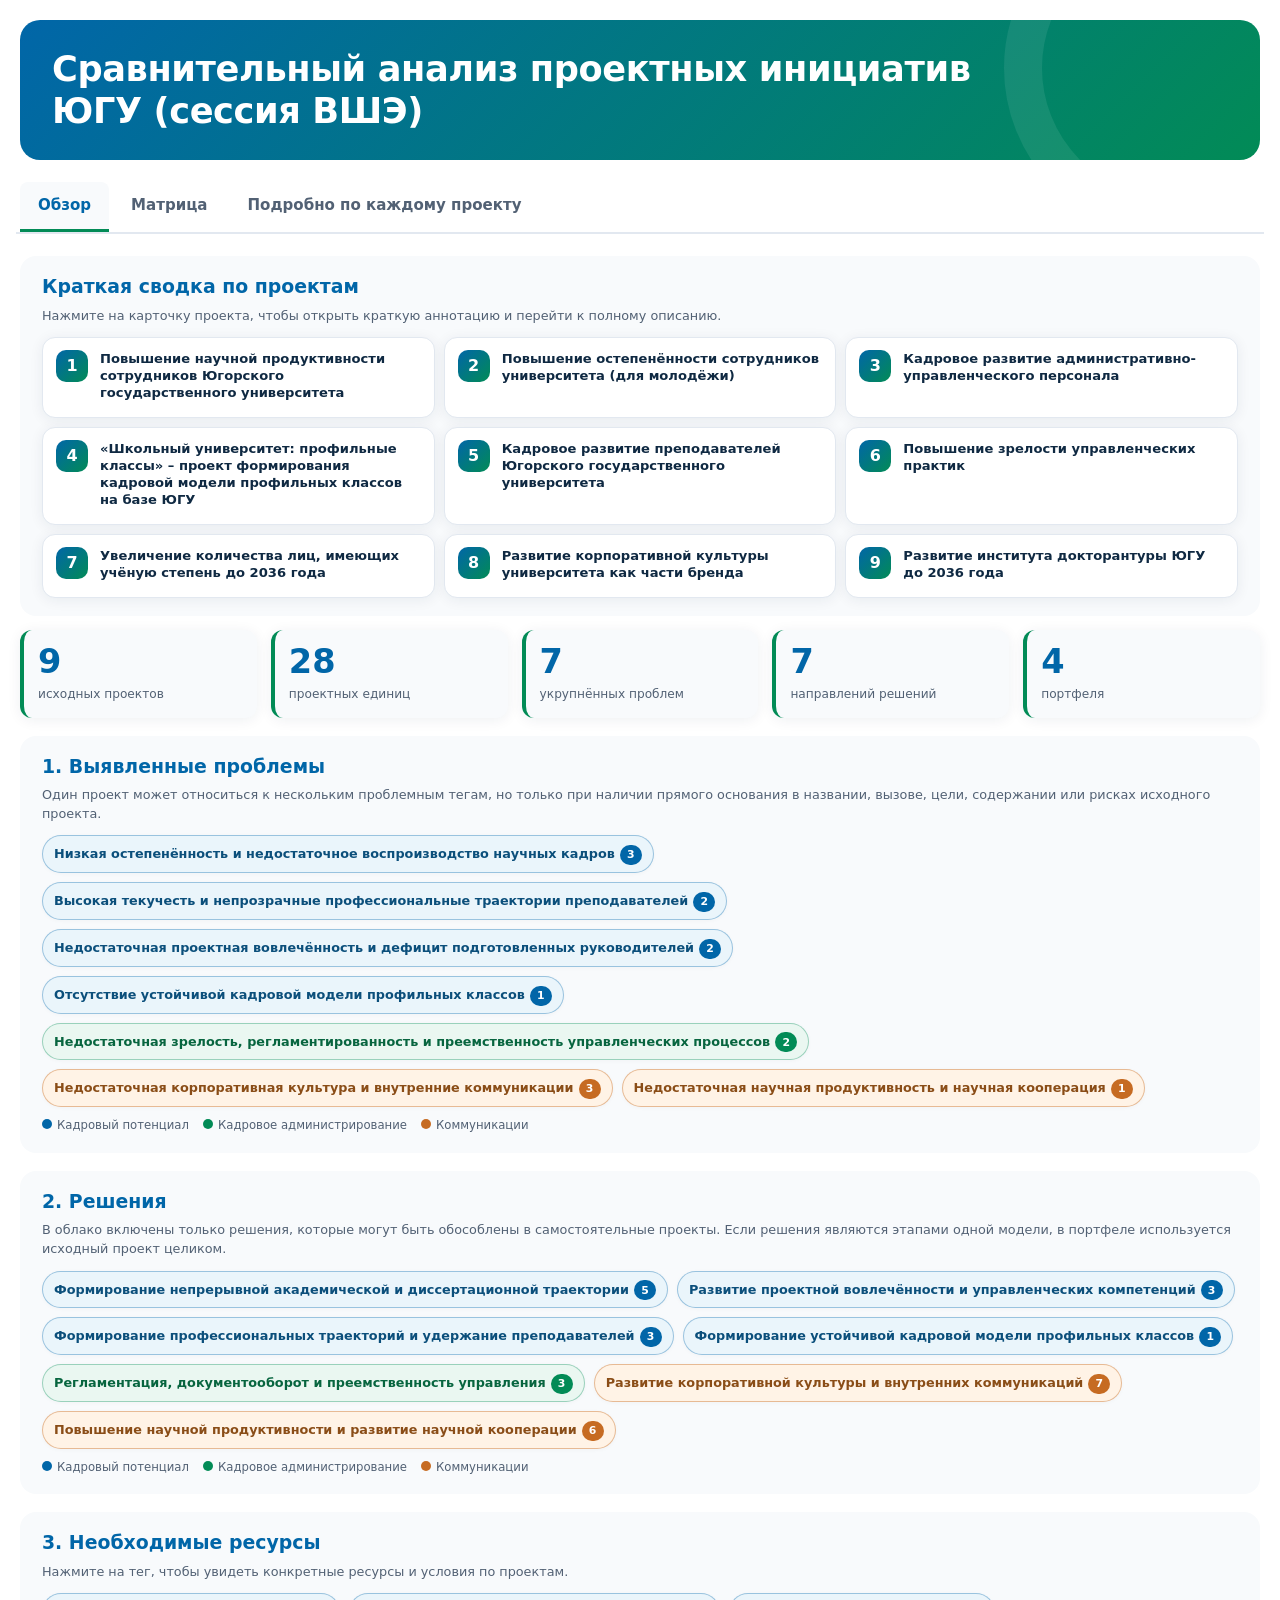
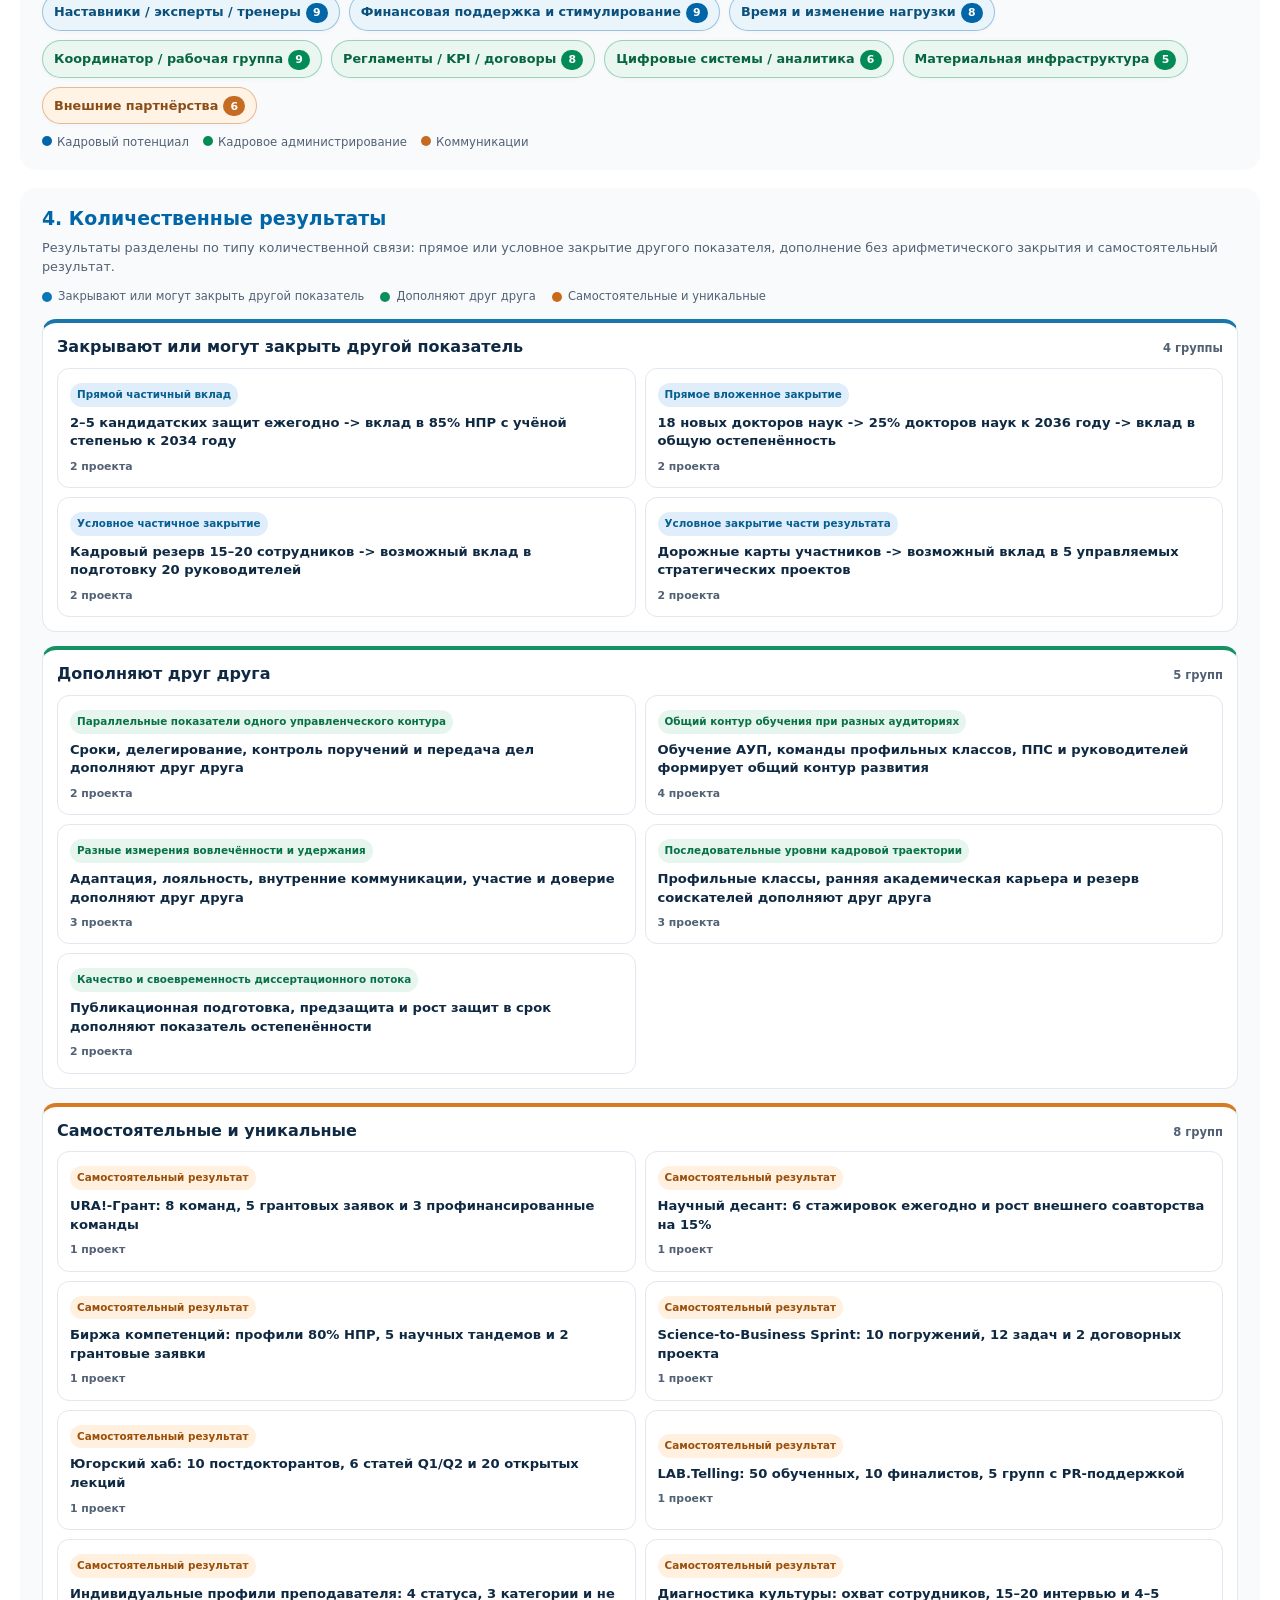
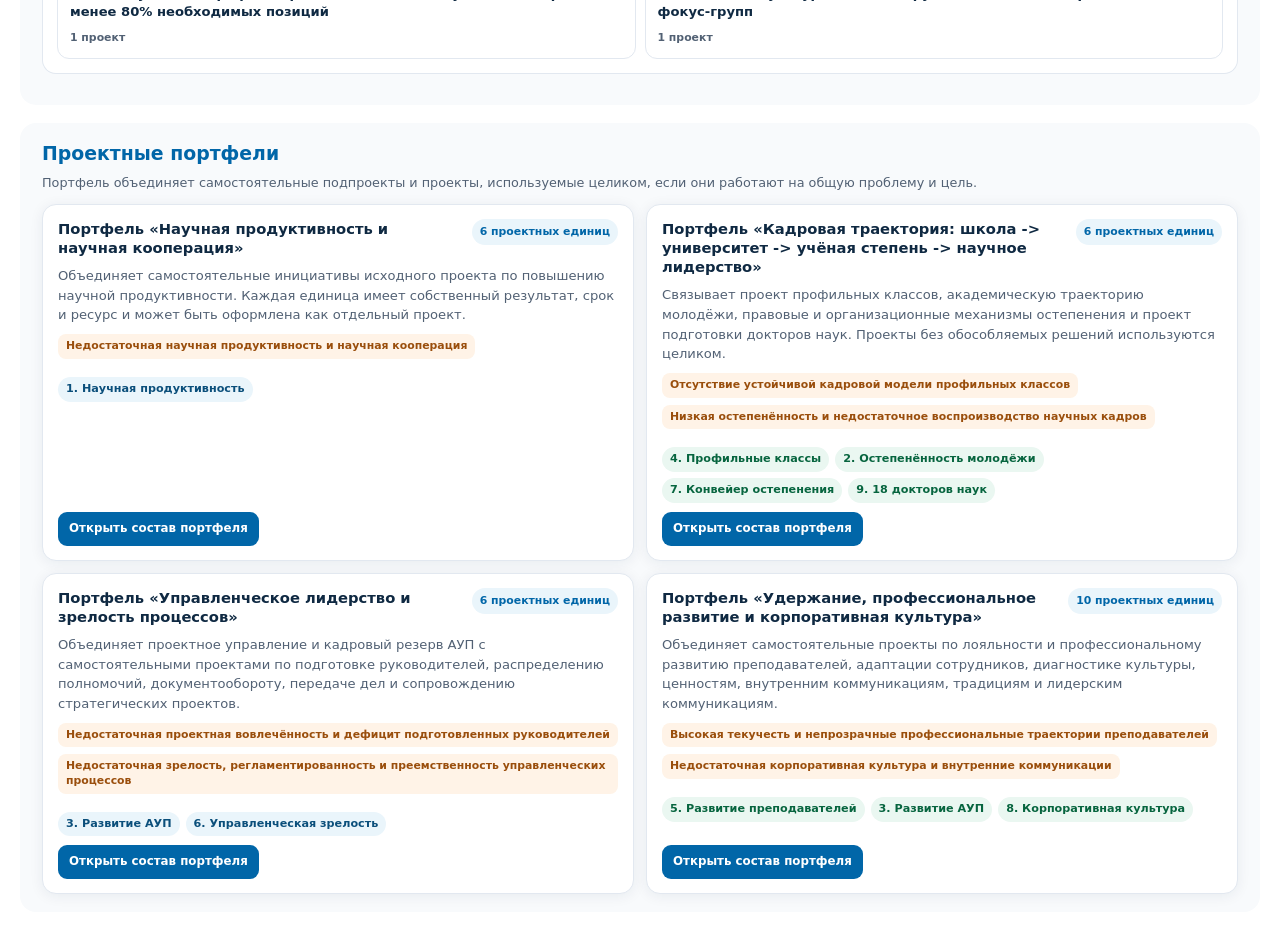
==== commit 67973945: "Update index.html" ====
--- a/index.html
+++ b/index.html
@@ -3,11 +3,2031 @@
 <head>
   <meta charset="UTF-8">
   <meta name="viewport" content="width=device-width, initial-scale=1, viewport-fit=cover">
-  <title>Сравнительный анализ проектных инициатив ЮГУ (сессия ВШЭ)</title>
-  <link rel="stylesheet" href="styles.css?v=20260804-no-abbr-expansions">
+  <title>Сравнительный анализ проектных инициатив ЮГУ</title>
+  <style>
+:root {
+  --blue: #0166A8;
+  --green: #028B56;
+  --dark: #0f2942;
+  --text: #1e293b;
+  --muted: #526174;
+  --light: #94a3b8;
+  --bg: #f8fafc;
+  --border: #e2e8f0;
+  --warn: #c66b22;
+  --danger: #b84444;
+  --blue-soft: #eaf5fb;
+  --green-soft: #eaf7f1;
+  --radius: 16px;
+  --shadow: 0 2px 14px rgba(15, 41, 66, .07);
+  --safe-bottom: env(safe-area-inset-bottom, 0px);
+}
+
+* {
+  box-sizing: border-box;
+  margin: 0;
+  padding: 0;
+}
+
+html {
+  scroll-behavior: smooth;
+  -webkit-text-size-adjust: 100%;
+}
+
+body {
+  font-family: 'Segoe UI', Roboto, system-ui, -apple-system, sans-serif;
+  background: #fff;
+  color: var(--text);
+  line-height: 1.5;
+  padding: 12px;
+  padding-bottom: calc(24px + var(--safe-bottom));
+  min-height: 100dvh;
+}
+
+button,
+input,
+select {
+  font: inherit;
+}
+
+.container {
+  max-width: 1440px;
+  margin: 0 auto;
+  width: 100%;
+}
+
+a {
+  color: var(--blue);
+  text-decoration: none;
+}
+
+a:hover {
+  text-decoration: underline;
+}
+
+header.hero {
+  background: linear-gradient(135deg, var(--blue), var(--green));
+  color: #fff;
+  padding: 22px 22px;
+  border-radius: 16px;
+  margin-bottom: 18px;
+  position: relative;
+  overflow: hidden;
+}
+
+header.hero:after {
+  content: "";
+  position: absolute;
+  width: 260px;
+  height: 260px;
+  border-radius: 50%;
+  right: -80px;
+  top: -120px;
+  border: 38px solid rgba(255, 255, 255, .08);
+}
+
+.hero h1 {
+  font-size: clamp(1.25rem, 4.5vw, 2.2rem);
+  line-height: 1.2;
+  font-weight: 650;
+  letter-spacing: -.4px;
+  max-width: 1000px;
+  position: relative;
+  z-index: 1;
+}
+
+.hero .sub {
+  opacity: .93;
+  margin-top: 8px;
+  font-size: clamp(.82rem, 2.5vw, 1rem);
+  position: relative;
+  z-index: 1;
+}
+
+.hero-actions {
+  display: flex;
+  gap: 8px;
+  flex-wrap: wrap;
+  margin-top: 14px;
+  position: relative;
+  z-index: 1;
+}
+
+.hero-link {
+  display: inline-flex;
+  align-items: center;
+  gap: 6px;
+  color: #fff !important;
+  border: 1px solid rgba(255, 255, 255, .55);
+  padding: 8px 12px;
+  border-radius: 12px;
+  font-weight: 600;
+  font-size: .84rem;
+  background: rgba(255, 255, 255, .08);
+}
+
+.hero-link:hover {
+  background: rgba(255, 255, 255, .16);
+  text-decoration: none;
+}
+
+.tabs-wrap {
+  position: sticky;
+  top: 0;
+  z-index: 50;
+  background: #fff;
+  padding-top: 4px;
+  margin: 0 -4px 16px;
+}
+
+.tabs {
+  display: flex;
+  gap: 4px;
+  border-bottom: 2px solid var(--border);
+  overflow-x: auto;
+  scrollbar-width: none;
+  padding: 0 4px;
+}
+
+.tabs::-webkit-scrollbar {
+  display: none;
+}
+
+.tab-btn {
+  flex: 0 0 auto;
+  padding: 10px 14px;
+  background: transparent;
+  border: 0;
+  border-bottom: 3px solid transparent;
+  color: var(--muted);
+  font-weight: 600;
+  font-size: .87rem;
+  cursor: pointer;
+  min-height: 44px;
+  white-space: nowrap;
+  border-radius: 8px 8px 0 0;
+}
+
+.tab-btn:hover {
+  background: #f1f5f9;
+}
+
+.tab-btn.active {
+  color: var(--blue);
+  border-bottom-color: var(--green);
+  background: var(--bg);
+}
+
+.tab-content {
+  display: none;
+  animation: fade .22s ease;
+}
+
+.tab-content.active {
+  display: block;
+}
+
+@keyframes fade {
+  from {
+    opacity: .35;
+    transform: translateY(5px);
+  }
+  to {
+    opacity: 1;
+    transform: none;
+  }
+}
+
+.stats-grid {
+  display: grid;
+  grid-template-columns: repeat(2, 1fr);
+  gap: 10px;
+  margin-bottom: 16px;
+}
+
+.stat-card {
+  background: var(--bg);
+  border-radius: 12px;
+  border-left: 4px solid var(--green);
+  box-shadow: var(--shadow);
+  padding: 14px;
+}
+
+.stat-card .number {
+  font-size: clamp(1.35rem, 5vw, 2.1rem);
+  font-weight: 750;
+  color: var(--blue);
+  line-height: 1.1;
+}
+
+.stat-card .label {
+  font-size: .76rem;
+  color: var(--muted);
+  margin-top: 4px;
+}
+
+.block {
+  background: var(--bg);
+  border-radius: var(--radius);
+  padding: 15px 16px;
+  margin: 14px 0;
+}
+
+.block h2,
+.block h3,
+.block h4 {
+  color: var(--blue);
+  font-weight: 650;
+  line-height: 1.3;
+}
+
+.block h2 {
+  font-size: 1.18rem;
+  margin-bottom: 10px;
+}
+
+.block h3 {
+  font-size: 1rem;
+  margin-bottom: 10px;
+}
+
+.section-note {
+  font-size: .8rem;
+  color: var(--muted);
+  margin: -3px 0 12px;
+}
+
+.tag-cloud {
+  display: flex;
+  flex-wrap: wrap;
+  gap: 9px;
+}
+
+.tag-item {
+  border: 1px solid var(--border);
+  background: #fff;
+  border-radius: 26px;
+  padding: 7px 11px;
+  cursor: pointer;
+  box-shadow: 0 1px 4px rgba(0, 0, 0, .03);
+  transition: .18s;
+  text-align: left;
+  color: var(--text);
+  line-height: 1.25;
+}
+
+.tag-item:hover,
+.tag-item:focus {
+  transform: translateY(-1px);
+  border-color: var(--blue);
+  box-shadow: 0 4px 12px rgba(1, 102, 168, .12);
+  outline: none;
+}
+
+.tag-item.unique {
+  border-style: dashed;
+  border-color: #d5a16f;
+  background: #fffaf4;
+}
+
+.tag-item .tag-label {
+  font-size: .8rem;
+  font-weight: 600;
+}
+
+.tag-item .count {
+  display: inline-flex;
+  align-items: center;
+  justify-content: center;
+  background: var(--blue);
+  color: #fff;
+  border-radius: 16px;
+  min-width: 22px;
+  height: 20px;
+  padding: 0 6px;
+  margin-left: 5px;
+  font-size: .68rem;
+  font-weight: 700;
+}
+
+.tag-item.unique .count {
+  background: var(--warn);
+}
+
+.legend-row {
+  display: flex;
+  gap: 14px;
+  flex-wrap: wrap;
+  font-size: .73rem;
+  color: var(--muted);
+  margin: 8px 0 0;
+}
+
+.legend-dot {
+  width: 10px;
+  height: 10px;
+  border-radius: 50%;
+  display: inline-block;
+  margin-right: 5px;
+}
+
+.legend-dot.shared {
+  background: var(--blue);
+}
+
+.legend-dot.unique {
+  background: var(--warn);
+}
+
+.grid-2,
+.grid-3 {
+  display: grid;
+  grid-template-columns: 1fr;
+  gap: 12px;
+}
+
+.insight-card,
+.cluster-card,
+.project-mini,
+.detail-card {
+  background: #fff;
+  border: 1px solid var(--border);
+  border-radius: 14px;
+  box-shadow: var(--shadow);
+}
+
+.insight-card,
+.cluster-card {
+  padding: 14px 15px;
+}
+
+.insight-card h4,
+.cluster-card h4 {
+  color: var(--dark);
+  font-size: .92rem;
+  margin-bottom: 7px;
+}
+
+.insight-card p,
+.cluster-card p {
+  font-size: .82rem;
+  color: var(--muted);
+}
+
+.cluster-projects {
+  display: flex;
+  gap: 6px;
+  flex-wrap: wrap;
+  margin-top: 9px;
+}
+
+.mini-pill {
+  font-size: .7rem;
+  background: var(--blue-soft);
+  color: #0b4f7b;
+  border-radius: 14px;
+  padding: 4px 8px;
+  font-weight: 600;
+}
+
+.cluster-card:nth-child(2n) .mini-pill {
+  background: var(--green-soft);
+  color: #07653f;
+}
+
+.matrix-wrap {
+  overflow: auto;
+  background: #fff;
+  border: 1px solid var(--border);
+  border-radius: 14px;
+  box-shadow: var(--shadow);
+  max-height: min(84vh, 820px);
+}
+
+table.matrix {
+  border-collapse: collapse;
+  width: 100%;
+  min-width: 920px;
+  font-size: .76rem;
+}
+
+.matrix th {
+  position: sticky;
+  top: 0;
+  z-index: 2;
+  background: #eef4f8;
+  color: var(--blue);
+  text-align: left;
+  padding: 10px;
+  border-bottom: 2px solid #cfdae4;
+}
+
+.matrix td {
+  padding: 9px 10px;
+  border-bottom: 1px solid #eef2f6;
+  vertical-align: top;
+}
+
+.matrix tr:hover td {
+  background: #fbfdff;
+}
+
+.matrix .yes {
+  font-weight: 800;
+  color: var(--green);
+}
+
+.search-bar {
+  display: flex;
+  gap: 8px;
+  flex-wrap: wrap;
+  margin: 12px 0;
+}
+
+.search-input {
+  flex: 1 1 260px;
+  border: 1px solid var(--border);
+  border-radius: 12px;
+  padding: 10px 12px;
+  min-height: 44px;
+}
+
+.filter-select {
+  border: 1px solid var(--border);
+  border-radius: 12px;
+  padding: 9px 12px;
+  background: #fff;
+  min-height: 44px;
+  color: var(--text);
+}
+
+.project-list {
+  display: grid;
+  grid-template-columns: 1fr;
+  gap: 12px;
+}
+
+.project-card {
+  background: #fff;
+  border: 1px solid var(--border);
+  border-radius: 16px;
+  box-shadow: var(--shadow);
+  overflow: hidden;
+  scroll-margin-top: 72px;
+}
+
+.project-head {
+  width: 100%;
+  border: 0;
+  background: #fff;
+  display: flex;
+  align-items: flex-start;
+  gap: 11px;
+  padding: 15px;
+  text-align: left;
+  cursor: pointer;
+  color: var(--text);
+}
+
+.project-head:hover {
+  background: #fbfdff;
+}
+
+.project-num {
+  flex: 0 0 34px;
+  height: 34px;
+  border-radius: 11px;
+  background: linear-gradient(135deg, var(--blue), var(--green));
+  color: #fff;
+  display: flex;
+  align-items: center;
+  justify-content: center;
+  font-weight: 750;
+}
+
+.project-title-wrap {
+  flex: 1;
+}
+
+.project-title {
+  font-size: .94rem;
+  font-weight: 700;
+  color: var(--dark);
+  line-height: 1.3;
+}
+
+.project-meta {
+  font-size: .72rem;
+  color: var(--muted);
+  margin-top: 4px;
+}
+
+.chev {
+  font-size: 1.2rem;
+  color: var(--light);
+  transition: .2s;
+}
+
+.project-card.open .chev {
+  transform: rotate(180deg);
+}
+
+.project-body {
+  display: none;
+  padding: 0 15px 16px;
+}
+
+.project-card.open .project-body {
+  display: block;
+}
+
+.summary-strip {
+  background: linear-gradient(90deg, var(--blue-soft), var(--green-soft));
+  border-radius: 12px;
+  padding: 11px 12px;
+  font-size: .81rem;
+  color: #244253;
+  margin-bottom: 12px;
+}
+
+.detail-grid {
+  display: grid;
+  grid-template-columns: 1fr;
+  gap: 10px;
+}
+
+.detail-section {
+  border: 1px solid var(--border);
+  border-radius: 12px;
+  padding: 12px;
+  background: #fff;
+}
+
+.detail-section h4 {
+  color: var(--blue);
+  font-size: .86rem;
+  margin-bottom: 7px;
+}
+
+.detail-section p,
+.detail-section li {
+  font-size: .8rem;
+  color: var(--muted);
+}
+
+.detail-section ul {
+  padding-left: 18px;
+}
+
+.detail-section li {
+  margin: 4px 0;
+}
+
+.tag-line {
+  display: flex;
+  gap: 5px;
+  flex-wrap: wrap;
+  margin-top: 8px;
+}
+
+.tiny-tag {
+  font-size: .66rem;
+  padding: 3px 7px;
+  border-radius: 12px;
+  background: #eef5f9;
+  color: #31546e;
+}
+
+.solutions {
+  display: grid;
+  grid-template-columns: 1fr;
+  gap: 8px;
+}
+
+.solution-card {
+  border-left: 4px solid var(--green);
+  background: #fbfdfc;
+  border-radius: 10px;
+  padding: 10px 11px;
+}
+
+.solution-card .s-top {
+  display: flex;
+  justify-content: space-between;
+  gap: 8px;
+}
+
+.solution-card h5 {
+  font-size: .8rem;
+  color: var(--dark);
+}
+
+.solution-time {
+  font-size: .66rem;
+  color: var(--green);
+  font-weight: 700;
+  white-space: nowrap;
+}
+
+.solution-card p {
+  font-size: .76rem;
+  color: var(--muted);
+  margin-top: 4px;
+}
+
+.solution-metric {
+  font-size: .7rem;
+  color: #35596e;
+  margin-top: 5px;
+  font-weight: 600;
+}
+
+.timeline {
+  position: relative;
+  margin-left: 8px;
+  padding-left: 17px;
+  border-left: 2px solid #cfe0ea;
+}
+
+.road-step {
+  position: relative;
+  padding: 0 0 13px;
+}
+
+.road-step:before {
+  content: "";
+  position: absolute;
+  left: -23px;
+  top: 4px;
+  width: 10px;
+  height: 10px;
+  border-radius: 50%;
+  background: var(--green);
+  border: 2px solid #fff;
+  box-shadow: 0 0 0 2px #bfe2d3;
+}
+
+.road-time {
+  font-size: .68rem;
+  font-weight: 750;
+  color: var(--green);
+}
+
+.road-title {
+  font-size: .8rem;
+  font-weight: 700;
+  color: var(--dark);
+}
+
+.road-text {
+  font-size: .75rem;
+  color: var(--muted);
+  margin-top: 2px;
+}
+
+.unique-box {
+  border: 1px dashed #d5a16f;
+  background: #fffaf4;
+  border-radius: 12px;
+  padding: 11px;
+}
+
+.unique-box h4 {
+  color: #9b561c;
+}
+
+.relation-links {
+  display: flex;
+  gap: 6px;
+  flex-wrap: wrap;
+}
+
+.relation-links a {
+  font-size: .68rem;
+  padding: 4px 7px;
+  background: var(--blue-soft);
+  border-radius: 12px;
+  font-weight: 600;
+}
+
+.back-top {
+  position: fixed;
+  right: 16px;
+  bottom: calc(16px + var(--safe-bottom));
+  width: 42px;
+  height: 42px;
+  border: 0;
+  border-radius: 50%;
+  background: var(--dark);
+  color: #fff;
+  box-shadow: 0 6px 22px rgba(15, 41, 66, .2);
+  cursor: pointer;
+  display: none;
+  z-index: 80;
+}
+
+.modal-overlay {
+  position: fixed;
+  inset: 0;
+  background: rgba(10, 25, 40, 0.55);
+  z-index: 1000;
+  display: flex;
+  align-items: center;
+  justify-content: center;
+  opacity: 0;
+  visibility: hidden;
+  transition: opacity 0.3s ease, visibility 0.3s ease;
+  padding: 20px;
+  box-sizing: border-box;
+}
+
+.modal-overlay.active {
+  opacity: 1;
+  visibility: visible;
+}
+
+.modal-content {
+  background: #fff;
+  border-radius: 20px;
+  max-width: 840px;
+  width: 100%;
+  max-height: 90vh;
+  overflow-y: auto;
+  padding: 24px;
+  box-shadow: 0 20px 60px rgba(0, 0, 0, 0.3);
+  position: relative;
+  transform: scale(0.95);
+  transition: transform 0.25s ease;
+}
+
+.modal-overlay.active .modal-content {
+  transform: scale(1);
+}
+
+.modal-head {
+  display: flex;
+  gap: 8px;
+  align-items: flex-start;
+  position: sticky;
+  top: -17px;
+  background: #fff;
+  padding: 15px 0 9px;
+  z-index: 3;
+  border-bottom: 1px solid var(--border);
+}
+
+.modal-head h2 {
+  flex: 1;
+  color: var(--blue);
+  font-size: 1.05rem;
+  line-height: 1.3;
+}
+
+.modal-close {
+  border: 0;
+  background: transparent;
+  width: 38px;
+  height: 38px;
+  font-size: 1.45rem;
+  cursor: pointer;
+  color: var(--text);
+}
+
+.modal-summary {
+  font-size: .78rem;
+  color: var(--muted);
+  margin: 10px 0;
+}
+
+.modal-project {
+  border-bottom: 1px solid var(--border);
+  padding: 12px 0;
+}
+
+.modal-project:last-child {
+  border-bottom: 0;
+}
+
+.modal-project h3 {
+  font-size: .88rem;
+  color: var(--dark);
+  margin-bottom: 5px;
+}
+
+.modal-project p {
+  font-size: .79rem;
+  color: var(--muted);
+}
+
+.modal-actions {
+  margin-top: 7px;
+}
+
+.open-project {
+  display: inline-flex;
+  font-size: .72rem;
+  font-weight: 700;
+  color: var(--blue);
+  background: var(--blue-soft);
+  padding: 5px 8px;
+  border-radius: 9px;
+}
+
+.callout {
+  border-left: 4px solid var(--green);
+  background: var(--green-soft);
+  padding: 12px 14px;
+  border-radius: 10px;
+  margin: 12px 0;
+  font-size: .83rem;
+  color: #24513e;
+}
+
+.callout strong {
+  color: #075d3a;
+}
+
+.warn-callout {
+  border-left-color: var(--warn);
+  background: #fff7ed;
+  color: #684422;
+}
+
+.warn-callout strong {
+  color: #8a4d17;
+}
+
+@media (min-width: 640px) {
+  body {
+    padding: 16px;
+  }
+  header.hero {
+    padding: 24px 27px;
+  }
+  .stats-grid {
+    grid-template-columns: repeat(4, 1fr);
+    gap: 14px;
+  }
+  .grid-2 {
+    grid-template-columns: 1fr 1fr;
+  }
+  .grid-3 {
+    grid-template-columns: repeat(2, 1fr);
+  }
+  .modal-overlay {
+    align-items: center;
+    padding: 20px;
+  }
+  .modal-content {
+    max-width: 840px;
+    max-height: 86vh;
+    border-radius: 18px;
+    padding: 22px;
+    display: flex;
+    flex-direction: column;
+    align-content: center;
+  }
+  .modal-head {
+    top: -22px;
+  }
+  .detail-grid {
+    grid-template-columns: 1fr 1fr;
+  }
+  .solutions {
+    grid-template-columns: 1fr 1fr;
+  }
+}
+
+@media (min-width: 950px) {
+  body {
+    padding: 20px;
+  }
+  header.hero {
+    padding: 28px 32px;
+    border-radius: 20px;
+  }
+  .tabs-wrap {
+    margin-bottom: 22px;
+  }
+  .tab-btn {
+    font-size: .94rem;
+    padding: 12px 18px;
+  }
+  .block {
+    padding: 18px 22px;
+  }
+  .grid-3 {
+    grid-template-columns: repeat(3, 1fr);
+  }
+  .project-head {
+    padding: 18px;
+  }
+  .project-body {
+    padding: 0 18px 20px;
+  }
+  .detail-grid {
+    grid-template-columns: repeat(2, 1fr);
+  }
+  .solutions {
+    grid-template-columns: repeat(2, 1fr);
+  }
+}
+
+@media print {
+  .tabs-wrap,
+  .modal-overlay,
+  .back-top,
+  .hero-actions,
+  .search-bar {
+    display: none !important;
+  }
+  .tab-content {
+    display: block !important;
+  }
+  .project-card .project-body {
+    display: block !important;
+  }
+  .project-card {
+    break-inside: avoid;
+  }
+  .hero {
+    background: var(--blue) !important;
+    -webkit-print-color-adjust: exact;
+    print-color-adjust: exact;
+  }
+  body {
+    padding: 0;
+  }
+}
+
+
+/* Сферы тегов */
+:root {
+  --sphere-hr: #0166A8;
+  --sphere-hr-soft: #eaf5fb;
+  --sphere-process: #028B56;
+  --sphere-process-soft: #eaf7f1;
+  --sphere-communication: #c66b22;
+  --sphere-communication-soft: #fff3e6;
+}
+
+.stats-grid {
+  grid-template-columns: repeat(auto-fit, minmax(135px, 1fr));
+}
+
+.tab-link {
+  display: inline-flex;
+  align-items: center;
+  text-decoration: none;
+}
+
+.tab-link:hover {
+  text-decoration: none;
+}
+
+.tag-item.sphere-hr {
+  border-color: rgba(1, 102, 168, .35);
+  background: var(--sphere-hr-soft);
+  color: #0b4f7b;
+}
+
+.tag-item.sphere-process {
+  border-color: rgba(2, 139, 86, .35);
+  background: var(--sphere-process-soft);
+  color: #07653f;
+}
+
+.tag-item.sphere-communication {
+  border-color: rgba(198, 107, 34, .42);
+  background: var(--sphere-communication-soft);
+  color: #8a4d17;
+}
+
+.tag-item.sphere-hr .count {
+  background: var(--sphere-hr);
+}
+
+.tag-item.sphere-process .count {
+  background: var(--sphere-process);
+}
+
+.tag-item.sphere-communication .count {
+  background: var(--sphere-communication);
+}
+
+.tag-item.sphere-hr:hover,
+.tag-item.sphere-hr:focus {
+  border-color: var(--sphere-hr);
+  box-shadow: 0 4px 12px rgba(1, 102, 168, .15);
+}
+
+.tag-item.sphere-process:hover,
+.tag-item.sphere-process:focus {
+  border-color: var(--sphere-process);
+  box-shadow: 0 4px 12px rgba(2, 139, 86, .15);
+}
+
+.tag-item.sphere-communication:hover,
+.tag-item.sphere-communication:focus {
+  border-color: var(--sphere-communication);
+  box-shadow: 0 4px 12px rgba(198, 107, 34, .15);
+}
+
+.legend-dot.sphere-hr {
+  background: var(--sphere-hr);
+}
+
+.legend-dot.sphere-process {
+  background: var(--sphere-process);
+}
+
+.legend-dot.sphere-communication {
+  background: var(--sphere-communication);
+}
+
+.tiny-tag.sphere-hr {
+  background: var(--sphere-hr-soft);
+  color: #0b4f7b;
+  border: 1px solid rgba(1, 102, 168, .28);
+}
+
+.tiny-tag.sphere-process {
+  background: var(--sphere-process-soft);
+  color: #07653f;
+  border: 1px solid rgba(2, 139, 86, .28);
+}
+
+.tiny-tag.sphere-communication {
+  background: var(--sphere-communication-soft);
+  color: #8a4d17;
+  border: 1px solid rgba(198, 107, 34, .32);
+}
+
+.matrix .yes.sphere-hr {
+  color: var(--sphere-hr);
+}
+
+.matrix .yes.sphere-process {
+  color: var(--sphere-process);
+}
+
+.matrix .yes.sphere-communication {
+  color: var(--sphere-communication);
+}
+
+.matrix-legend {
+  margin-bottom: 4px;
+}
+
+.modal-solutions {
+  display: grid;
+  gap: 8px;
+  margin-top: 8px;
+}
+
+.modal-solution-card {
+  border: 1px solid var(--border);
+  border-left: 4px solid var(--green);
+  border-radius: 10px;
+  padding: 10px 11px;
+  background: #fbfdfc;
+}
+
+.modal-solution-top {
+  display: flex;
+  justify-content: space-between;
+  gap: 10px;
+  align-items: flex-start;
+}
+
+.modal-solution-top h4 {
+  color: var(--dark);
+  font-size: .82rem;
+}
+
+.modal-solution-top span {
+  color: var(--green);
+  font-size: .68rem;
+  font-weight: 700;
+  white-space: nowrap;
+}
+
+.modal-solution-card p {
+  margin-top: 5px;
+}
+
+.project-solutions-block {
+  padding: 13px;
+  margin: 12px 0;
+}
+
+.result-quant {
+  margin-top: 10px;
+}
+
+.project-tags-box {
+  margin-top: 12px;
+}
+
+.project-tag-section {
+  margin-top: 12px;
+}
+
+.project-tag-section > b {
+  display: block;
+  color: var(--dark);
+  font-size: .78rem;
+  margin-bottom: 5px;
+}
+
+.project-solution-map {
+  display: grid;
+  gap: 7px;
+  margin-top: 9px;
+}
+
+.project-solution-group {
+  border-left: 3px solid var(--border);
+  padding-left: 9px;
+}
+
+.project-solution-items {
+  margin-top: 4px;
+}
+
+.project-solution-item {
+  font-size: .72rem;
+  color: var(--muted);
+  margin: 2px 0;
+}
+
+.project-solution-item span {
+  color: var(--green);
+  font-weight: 700;
+}
+
+@media (min-width: 900px) {
+  #overview > .block {
+    margin-top: 18px;
+  }
+
+  .modal-solutions {
+    grid-template-columns: 1fr 1fr;
+  }
+}
+
+/* Подробное представление решений */
+.solution-card {
+  padding: 13px 14px;
+}
+
+.solution-card .s-top {
+  margin-bottom: 6px;
+}
+
+.solution-card h5 {
+  font-size: .88rem;
+  line-height: 1.35;
+}
+
+.solution-period {
+  display: inline-block;
+  margin: 1px 0 9px;
+  padding: 4px 8px;
+  border-radius: 9px;
+  background: var(--green-soft);
+  color: #07653f;
+  font-size: .72rem;
+}
+
+.solution-field {
+  margin-top: 9px;
+}
+
+.solution-field > b {
+  display: block;
+  margin-bottom: 4px;
+  color: var(--dark);
+  font-size: .75rem;
+}
+
+.solution-actions {
+  padding-left: 19px;
+  margin-top: 4px;
+}
+
+.solution-actions li {
+  color: var(--muted);
+  font-size: .76rem;
+  line-height: 1.48;
+  margin: 4px 0;
+}
+
+.solution-metric {
+  margin-top: 10px;
+  padding: 8px 9px;
+  border-radius: 9px;
+  background: var(--blue-soft);
+  line-height: 1.45;
+}
+
+.solution-metric b {
+  color: #0b4f7b;
+}
+
+.modal-solution-card {
+  padding: 12px 13px;
+}
+
+.modal-solution-card .solution-actions li {
+  font-size: .76rem;
+}
+
+@media (min-width: 900px) {
+  .solutions {
+    grid-template-columns: 1fr;
+  }
+
+  .solution-card {
+    padding: 16px 17px;
+  }
+
+  .solution-card h5 {
+    font-size: .94rem;
+  }
+}
+
+
+/* Компактные заголовки групп решений */
+.project-solution-group > .tiny-tag {
+  display: inline-flex;
+  width: fit-content;
+  max-width: 100%;
+  align-items: center;
+  white-space: normal;
+}
+
+.project-solution-group {
+  padding-top: 2px;
+  padding-bottom: 2px;
+}
+
+.project-solution-items {
+  margin-top: 6px;
+}
+
+
+/* Три направления тегов */
+.sphere-legend { margin-top: 10px; }
+
+/* Краткая сводка проектов */
+.project-summary-grid {
+  display: grid;
+  grid-template-columns: 1fr;
+  gap: 9px;
+}
+.project-summary-card {
+  position: relative;
+  display: grid;
+  grid-template-columns: 34px 1fr;
+  gap: 4px 10px;
+  width: 100%;
+  padding: 12px 13px;
+  border: 1px solid var(--border);
+  border-radius: 13px;
+  background: #fff;
+  text-align: left;
+  cursor: pointer;
+  box-shadow: var(--shadow);
+  color: var(--text);
+  transition: .18s;
+}
+.project-summary-card:hover,
+.project-summary-card:focus {
+  transform: translateY(-1px);
+  border-color: var(--blue);
+  box-shadow: 0 5px 16px rgba(1,102,168,.12);
+  outline: none;
+}
+.project-summary-num {
+  grid-row: 1 / 3;
+  width: 32px;
+  height: 32px;
+  display: inline-flex;
+  align-items: center;
+  justify-content: center;
+  border-radius: 10px;
+  color: #fff;
+  background: linear-gradient(135deg,var(--blue),var(--green));
+  font-weight: 750;
+}
+.project-summary-title { font-size: .82rem; line-height: 1.3; font-weight: 700; color: var(--dark); }
+.project-summary-authors { font-size: .68rem; line-height: 1.35; color: var(--muted); }
+.project-summary-modal > div { margin-bottom: 12px; }
+.project-summary-modal b { color: var(--dark); font-size: .82rem; }
+.project-summary-modal p, .project-summary-modal li { font-size: .8rem; color: var(--muted); }
+.project-summary-modal ul { padding-left: 19px; margin-top: 5px; }
+
+/* Этапы внутри решения */
+.solution-index {
+  display: inline-flex;
+  width: fit-content;
+  padding: 3px 7px;
+  border-radius: 8px;
+  background: var(--blue-soft);
+  color: #0b4f7b;
+  font-size: .67rem;
+  font-weight: 750;
+  margin-bottom: 5px;
+}
+.solution-card .s-top { display: block; }
+.solution-stages,
+.modal-stage-list {
+  margin-top: 10px;
+  padding: 10px 11px;
+  border-radius: 10px;
+  background: #f8fafc;
+  border: 1px solid var(--border);
+}
+.solution-stages > b,
+.modal-stage-list > b { color: var(--dark); font-size: .75rem; }
+.solution-stage,
+.modal-stage {
+  display: grid;
+  grid-template-columns: minmax(100px,auto) 1fr;
+  gap: 2px 9px;
+  padding: 8px 0;
+  border-bottom: 1px solid var(--border);
+}
+.solution-stage:last-child,
+.modal-stage:last-child { border-bottom: 0; padding-bottom: 0; }
+.solution-stage span,
+.modal-stage span { grid-row: 1 / 3; font-size: .67rem; font-weight: 700; color: var(--green); }
+.solution-stage strong,
+.modal-stage strong { font-size: .76rem; color: var(--dark); }
+.solution-stage p,
+.modal-stage p { font-size: .73rem; color: var(--muted); margin: 0; }
+
+@media (min-width: 640px) {
+  .project-summary-grid { grid-template-columns: repeat(2,minmax(0,1fr)); }
+}
+@media (min-width: 1050px) {
+  .project-summary-grid { grid-template-columns: repeat(3,minmax(0,1fr)); }
+}
+@media (max-width: 520px) {
+  .solution-stage, .modal-stage { grid-template-columns: 1fr; }
+  .solution-stage span, .modal-stage span { grid-row: auto; }
+}
+
+
+/* Модальное окно без горизонтальной прокрутки */
+.modal-overlay {
+  padding: 12px;
+  overflow: hidden;
+}
+
+.modal-content {
+  width: min(920px, calc(100vw - 24px));
+  max-width: calc(100vw - 24px);
+  min-width: 0;
+  overflow-x: hidden;
+  overflow-y: auto;
+}
+
+.modal-content,
+.modal-content * {
+  min-width: 0;
+  max-width: 100%;
+}
+
+#modalBody,
+.modal-project,
+.project-summary-modal,
+.modal-solutions,
+.modal-solution-card,
+.solution-field {
+  width: 100%;
+  min-width: 0;
+}
+
+.modal-solutions {
+  grid-template-columns: repeat(auto-fit, minmax(min(100%, 330px), 1fr));
+}
+
+.modal-solution-top {
+  display: grid;
+  grid-template-columns: minmax(0, 1fr);
+  gap: 5px;
+}
+
+.modal-solution-top span {
+  white-space: normal;
+  overflow-wrap: anywhere;
+}
+
+.modal-project h3,
+.modal-project p,
+.modal-solution-card,
+.modal-solution-card p,
+.solution-actions li,
+.project-summary-modal p,
+.project-summary-modal li,
+.open-project {
+  overflow-wrap: anywhere;
+  word-break: normal;
+}
+
+.project-summary-modal ol,
+.project-summary-modal ul {
+  padding-left: 21px;
+  margin-top: 6px;
+}
+
+.project-summary-modal li {
+  margin: 6px 0;
+}
+
+.project-summary-modal li strong {
+  display: block;
+  color: var(--dark);
+  line-height: 1.35;
+}
+
+.summary-stage-note {
+  display: block;
+  margin-top: 3px;
+  font-size: .72rem;
+  color: var(--muted);
+}
+
+@media (max-width: 639px) {
+  .modal-overlay {
+    padding: 6px;
+  }
+
+  .modal-content {
+    width: calc(100vw - 12px);
+    max-width: calc(100vw - 12px);
+    padding: 16px 14px;
+    border-radius: 15px;
+  }
+}
+
+
+.summary-solution-text { margin-top:4px; color:var(--muted); font-size:.78rem; line-height:1.5; }
+.summary-solutions li { margin-bottom:10px; }
+
+
+/* Аккуратные списки ресурсов и рисков */
+.solution-resource-list ul,
+.project-resource-list ul {
+  margin: 7px 0 0;
+  padding-left: 21px;
+  list-style-position: outside;
+}
+
+.solution-resource-list li,
+.project-resource-list li {
+  margin: 5px 0;
+  padding-left: 2px;
+  color: var(--muted);
+  font-size: .76rem;
+  line-height: 1.5;
+}
+
+.solution-resource-list li::marker,
+.project-resource-list li::marker {
+  color: var(--green);
+  font-size: .85em;
+}
+
+.solution-field {
+  overflow: hidden;
+}
+
+
+/* Укрупнённое облако количественных результатов */
+#resultCloud .tag-item {
+  max-width: min(100%, 920px);
+  white-space: normal;
+  text-align: left;
+}
+
+#resultCloud .tag-label {
+  line-height: 1.35;
+}
+
+
+/* Итоговая классификация: одна основная проблема и одно основное решение */
+.project-tag-section .tag-line {
+  margin-top: 7px;
+}
+
+.project-tag-section .tag-line .tiny-tag {
+  max-width: 100%;
+  white-space: normal;
+  line-height: 1.35;
+}
+
+
+/* Версия с самостоятельными проектными единицами и портфелями */
+.unit-type-badge {
+  display: inline-flex;
+  width: fit-content;
+  margin: 0 0 8px;
+  padding: 5px 9px;
+  border-radius: 999px;
+  background: var(--blue-soft);
+  color: var(--blue);
+  font-size: .7rem;
+  font-weight: 800;
+  line-height: 1.2;
+}
+
+.autonomy-box {
+  margin: 9px 0;
+  padding: 10px 12px;
+  border-left: 4px solid var(--blue);
+  border-radius: 9px;
+  background: #f7fbfe;
+  font-size: .78rem;
+  line-height: 1.5;
+}
+
+.autonomy-box p {
+  margin: 4px 0 0;
+}
+
+.portfolio-card {
+  display: flex;
+  flex-direction: column;
+  gap: 9px;
+}
+
+.portfolio-card-head {
+  display: flex;
+  gap: 10px;
+  align-items: flex-start;
+  justify-content: space-between;
+}
+
+.portfolio-card-head h4 {
+  margin: 0;
+}
+
+.portfolio-count {
+  flex: 0 0 auto;
+  padding: 5px 8px;
+  border-radius: 999px;
+  background: var(--blue-soft);
+  color: var(--blue);
+  font-size: .68rem;
+  font-weight: 800;
+}
+
+.portfolio-tags,
+.portfolio-modal-tags {
+  display: flex;
+  flex-wrap: wrap;
+  gap: 7px;
+}
+
+.portfolio-problem {
+  padding: 5px 8px;
+  border-radius: 8px;
+  background: #fff3e7;
+  color: #9a4e0c;
+  font-size: .68rem;
+  font-weight: 700;
+  line-height: 1.35;
+}
+
+.portfolio-open {
+  margin-top: auto;
+  align-self: flex-start;
+  border: 0;
+  border-radius: 9px;
+  padding: 8px 11px;
+  background: var(--blue);
+  color: #fff;
+  font: inherit;
+  font-size: .74rem;
+  font-weight: 800;
+  cursor: pointer;
+}
+
+.portfolio-open:hover {
+  filter: brightness(.95);
+}
+
+.portfolio-modal > p {
+  margin-top: 0;
+}
+
+.portfolio-modal-tags {
+  display: grid;
+  gap: 9px;
+  margin: 10px 0 14px;
+}
+
+.portfolio-modal-tags > div {
+  display: flex;
+  flex-wrap: wrap;
+  gap: 6px;
+  align-items: center;
+}
+
+.portfolio-modal-tags b {
+  width: 100%;
+  font-size: .78rem;
+}
+
+.portfolio-unit-list {
+  display: grid;
+  gap: 10px;
+}
+
+.portfolio-unit-card {
+  padding: 12px;
+  border: 1px solid var(--border);
+  border-radius: 12px;
+  background: #fff;
+}
+
+.portfolio-unit-card h4 {
+  margin: 3px 0 7px;
+  font-size: .9rem;
+  line-height: 1.35;
+}
+
+.portfolio-unit-card p {
+  margin: 5px 0;
+  font-size: .76rem;
+  line-height: 1.5;
+}
+
+.portfolio-unit-source {
+  color: var(--muted);
+  font-size: .68rem;
+  font-weight: 800;
+  text-transform: uppercase;
+  letter-spacing: .03em;
+}
+
+.portfolio-stage-note {
+  margin: 7px 0;
+  color: var(--muted);
+  font-size: .7rem;
+  font-weight: 700;
+}
+
+.matrix td.yes {
+  font-weight: 800;
+}
+
+@media (min-width: 760px) {
+  .portfolio-unit-list {
+    grid-template-columns: repeat(2, minmax(0, 1fr));
+  }
+
+  .modal-stage-list {
+    display: grid;
+    grid-template-columns: repeat(2, minmax(0, 1fr));
+    gap: 9px;
+  }
+
+  .modal-stage-list > b {
+    grid-column: 1 / -1;
+  }
+
+  .modal-stage {
+    display: block;
+    padding: 10px 11px;
+    border: 1px solid var(--border);
+    border-radius: 10px;
+    background: #fff;
+  }
+}
+
+@media (max-width: 759px) {
+  .portfolio-card-head {
+    display: block;
+  }
+
+  .portfolio-count {
+    display: inline-flex;
+    margin-top: 7px;
+  }
+}
+
+
+/* Анализ взаимосвязей количественных результатов */
+.result-relation-legend,
+.project-result-legend {
+  display: flex;
+  flex-wrap: wrap;
+  gap: 8px 16px;
+  margin: 10px 0 14px;
+  color: var(--muted);
+  font-size: .72rem;
+}
+
+.result-relation-legend span,
+.project-result-legend span {
+  display: inline-flex;
+  align-items: center;
+  gap: 6px;
+}
+
+.relation-legend-dot {
+  width: 10px;
+  height: 10px;
+  border-radius: 999px;
+  flex: 0 0 auto;
+}
+
+.relation-legend-dot.relation-closure {
+  background: #0877b9;
+}
+
+.relation-legend-dot.relation-complement {
+  background: #0b8f5a;
+}
+
+.relation-legend-dot.relation-unique {
+  background: #c96a1b;
+}
+
+.relation-closure .relation-type {
+  background: #dfeefa;
+  color: #075e91;
+}
+
+.relation-complement .relation-type {
+  background: #e6f5ee;
+  color: #087148;
+}
+
+.relation-unique .relation-type {
+  background: #fff0df;
+  color: #9a4f0b;
+}
+
+.result-analysis {
+  display: grid;
+  gap: 14px;
+}
+
+.result-category {
+  padding: 14px;
+  border: 1px solid var(--border);
+  border-radius: 14px;
+  background: #fff;
+}
+
+.result-category.relation-closure {
+  border-top: 4px solid #1976ad;
+}
+
+.result-category.relation-complement {
+  border-top: 4px solid #159264;
+}
+
+.result-category.relation-unique {
+  border-top: 4px solid #d67b22;
+}
+
+.result-category-head {
+  display: flex;
+  justify-content: space-between;
+  align-items: baseline;
+  gap: 12px;
+  margin-bottom: 10px;
+}
+
+.result-category-head h3 {
+  margin: 0;
+  color: var(--dark);
+  font-size: 1rem;
+}
+
+.result-category-head > span {
+  color: var(--muted);
+  font-size: .72rem;
+  font-weight: 700;
+}
+
+.result-relation-grid {
+  display: grid;
+  grid-template-columns: repeat(2, minmax(0, 1fr));
+  gap: 9px;
+}
+
+.result-relation-card {
+  appearance: none;
+  width: 100%;
+  padding: 12px;
+  border: 1px solid var(--border);
+  border-radius: 12px;
+  background: #fff;
+  text-align: left;
+  font: inherit;
+  cursor: pointer;
+  transition: transform .15s ease, box-shadow .15s ease, border-color .15s ease;
+}
+
+.result-relation-card:hover {
+  transform: translateY(-1px);
+  box-shadow: 0 7px 18px rgba(19, 51, 77, .08);
+}
+
+.result-relation-card.relation-closure:hover {
+  border-color: #68a9cf;
+}
+
+.result-relation-card.relation-complement:hover {
+  border-color: #69b89a;
+}
+
+.result-relation-card.relation-unique:hover {
+  border-color: #e1a260;
+}
+
+.result-relation-card .relation-type {
+  display: inline-flex;
+  margin-bottom: 7px;
+  padding: 4px 7px;
+  border-radius: 999px;
+  font-size: .65rem;
+  font-weight: 800;
+}
+
+.result-relation-card strong {
+  display: block;
+  color: var(--dark);
+  font-size: .82rem;
+  line-height: 1.42;
+}
+
+.relation-project-count {
+  display: block;
+  margin-top: 8px;
+  color: var(--muted);
+  font-size: .68rem;
+  font-weight: 700;
+}
+
+.result-relation-summary,
+.result-limitation {
+  margin-bottom: 12px;
+  padding: 11px 12px;
+  border-radius: 11px;
+  background: #f7fafc;
+  font-size: .78rem;
+  line-height: 1.5;
+}
+
+.result-relation-summary p,
+.result-limitation p {
+  margin: 4px 0 0;
+}
+
+.result-limitation {
+  margin: 12px 0 0;
+  border-left: 4px solid #d67b22;
+  background: #fff8ef;
+}
+
+.result-item-list {
+  display: grid;
+  gap: 10px;
+}
+
+.result-item-card {
+  padding: 12px;
+  border: 1px solid var(--border);
+  border-radius: 11px;
+  background: #fff;
+}
+
+.result-item-project {
+  margin-bottom: 6px;
+  color: var(--muted);
+  font-size: .68rem;
+  font-weight: 800;
+  text-transform: uppercase;
+  letter-spacing: .03em;
+}
+
+.result-role {
+  display: inline-flex;
+  margin-bottom: 7px;
+  padding: 4px 7px;
+  border-radius: 999px;
+  background: var(--blue-soft);
+  color: var(--blue);
+  font-size: .66rem;
+  font-weight: 800;
+}
+
+.result-value {
+  margin: 0 0 7px;
+  color: var(--dark);
+  font-size: .82rem;
+  font-weight: 700;
+  line-height: 1.48;
+}
+
+.result-explanation {
+  margin: 0;
+  color: var(--muted);
+  font-size: .74rem;
+  line-height: 1.48;
+}
+
+.excluded-results {
+  margin-top: 13px;
+}
+
+.excluded-result-details {
+  border: 1px solid var(--border);
+  border-radius: 12px;
+  background: #fff;
+}
+
+.excluded-result-details summary {
+  padding: 11px 13px;
+  color: var(--dark);
+  font-size: .78rem;
+  font-weight: 800;
+  cursor: pointer;
+}
+
+.excluded-result-grid {
+  display: grid;
+  grid-template-columns: repeat(2, minmax(0, 1fr));
+  gap: 8px;
+  padding: 0 12px 12px;
+}
+
+.excluded-result-grid article {
+  padding: 10px;
+  border-radius: 9px;
+  background: #f7fafc;
+}
+
+.excluded-result-grid strong {
+  display: block;
+  color: var(--dark);
+  font-size: .73rem;
+  line-height: 1.4;
+}
+
+.excluded-result-grid p {
+  margin: 4px 0 0;
+  color: var(--muted);
+  font-size: .69rem;
+  line-height: 1.43;
+}
+
+.tiny-tag.relation-closure {
+  border-color: #9bc9e4;
+}
+
+.tiny-tag.relation-complement {
+  border-color: #9fd3bd;
+}
+
+.tiny-tag.relation-unique {
+  border-color: #ebc18e;
+}
+
+@media (min-width: 760px) {
+  .result-item-list {
+    grid-template-columns: repeat(2, minmax(0, 1fr));
+  }
+}
+
+@media (max-width: 759px) {
+  .result-relation-grid,
+  .excluded-result-grid {
+    grid-template-columns: 1fr;
+  }
+
+  .result-category-head {
+    display: block;
+  }
+
+  .result-category-head > span {
+    display: block;
+    margin-top: 4px;
+  }
+}
+
+  </style>
 </head>
 <body>
-  <div class="container">
+<div class="container">
     <header class="hero">
       <h1>Сравнительный анализ проектных инициатив ЮГУ (сессия ВШЭ)</h1>
     </header>
@@ -16,7 +2036,7 @@
       <div class="tabs overview-tabs">
         <button class="tab-btn active" data-tab="overview">Обзор</button>
         <button class="tab-btn" data-tab="matrix">Матрица</button>
-        <a class="tab-btn tab-link" href="projects.html">Подробно по каждому проекту</a>
+        <button class="tab-btn tab-link" data-tab="projectsPage">Подробно по каждому проекту</button>
       </div>
     </div>
 
@@ -81,6 +2101,24 @@
           <div class="matrix-wrap"><table class="matrix" id="matrixTable"></table></div>
         </section>
       </section>
+
+      <section id="projectsPage" class="tab-content">
+        <section class="block">
+          <h2>Подробно по каждому проекту</h2>
+          <div class="section-note">Используйте поиск и фильтр, затем нажмите на карточку проекта, чтобы открыть полное описание.</div>
+          <div class="search-bar">
+            <input class="search-input" id="search" type="search" placeholder="Поиск: докторантура, культура, управленческие практики, тьюторы, гранты…">
+            <select class="filter-select" id="clusterFilter">
+              <option value="all">Все 9 проектов</option>
+              <option value="science">Научная продуктивность</option>
+              <option value="trajectory">Кадровая траектория</option>
+              <option value="management">Управление</option>
+              <option value="culture">Развитие и культура</option>
+            </select>
+          </div>
+        </section>
+        <div class="project-list" id="projectList"></div>
+      </section>
     </main>
   </div>
 
@@ -97,9 +2135,3670 @@
 
   <button class="back-top" id="backTop" aria-label="Наверх">↑</button>
 
-  <script src="data.js"></script>
   <script>
-    const D = window.YUGU_DATA;
+window.YUGU_DATA = {
+  "projects": [
+    {
+      "id": "p1",
+      "num": 1,
+      "short": "Научная продуктивность",
+      "title": "Повышение научной продуктивности сотрудников Югорского государственного университета",
+      "period": "2026–2028",
+      "overview": "Портфель нетривиальных форматов для запуска междисциплинарных исследований, внешних коллабораций, стажировок, связки науки с бизнесом и научной коммуникации.",
+      "problemSummary": "Научная работа фрагментирована по подразделениям; молодые исследователи перегружены и не видят внутренних научных лифтов; внешние связи, индустриальные задачи и коммуникация результатов используются недостаточно системно.",
+      "problemTags": {
+        "Недостаточная научная продуктивность и научная кооперация": "Проблема следует из названия проекта. В материалах также указаны риски «кафедральной замкнутости», отсутствия новых коллабораций, усиления изоляции и снижения числа междисциплинарных публикаций."
+      },
+      "resultQuality": "Сформировать активную междисциплинарную научную среду, встроенную во внешние научные сети и взаимодействие с бизнесом; создать внутренний конвейер от идеи до гранта, статьи или хоздоговора.",
+      "resultQuant": [
+        "В рамках научного акселератора будет сформировано не менее 8 междисциплинарных исследовательских команд.",
+        "По итогам работы научного акселератора будет подано не менее 5 заявок на внешние гранты.",
+        "Три команды получат внутреннее финансирование и в течение одного года подготовят совместную статью для журнала, индексируемого в RSCI, или для журнала из перечня ВАК.",
+        "Ежегодно будет организовано не менее 6 научных стажировок, а доля статей с внешним соавтором увеличится на 15% к 2027 году.",
+        "Будет создано не менее 5 новых междисциплинарных исследовательских тандемов, а не менее 2 внешних грантовых заявок будут подготовлены по темам на стыке научных областей.",
+        "Будет организовано не менее 10 погружений учёных в R&D-подразделения компаний, а по итогам работы будут заключены не менее 2 хозяйственных договоров на НИР/ОКР.",
+        "В международную научную резиденцию будут приняты 10 постдокторантов, которые подготовят не менее 6 статей в журналах Q1/Q2 и проведут 20 открытых лекций.",
+        "Обучение научной коммуникации пройдут не менее 50 человек; 10 участников выйдут в финал Science Slam; не менее 5 исследовательских групп получат профессиональную PR-поддержку."
+      ],
+      "resultTags": {
+        "URA!-Грант: 8 команд, 5 грантовых заявок и 3 профинансированные команды": {
+          "relationId": "ura-grant-unique",
+          "category": "unique",
+          "relationLabel": "Самостоятельный результат",
+          "items": [
+            {
+              "role": "Уникальный результат подпроекта",
+              "result": "Не менее 8 междисциплинарных команд; не менее 5 заявок на внешние гранты; 3 команды получают внутреннее финансирование и в течение года готовят совместную статью в RSCI или журнале из перечня ВАК.",
+              "explanation": "Сопоставимого количественного обязательства в остальных проектах нет."
+            }
+          ]
+        },
+        "Научный десант: 6 стажировок ежегодно и рост внешнего соавторства на 15%": {
+          "relationId": "scientific-mobility-unique",
+          "category": "unique",
+          "relationLabel": "Самостоятельный результат",
+          "items": [
+            {
+              "role": "Уникальный результат подпроекта",
+              "result": "Не менее 6 стажировок в год; по каждой стажировке готовится совместная рукопись; доля статей с внешним соавтором должна увеличиться на 15% к 2027 году.",
+              "explanation": "Результат относится к отдельной программе научной мобильности."
+            }
+          ]
+        },
+        "Биржа компетенций: профили 80% НПР, 5 научных тандемов и 2 грантовые заявки": {
+          "relationId": "competence-exchange-unique",
+          "category": "unique",
+          "relationLabel": "Самостоятельный результат",
+          "items": [
+            {
+              "role": "Уникальный результат подпроекта",
+              "result": "Профили не менее 80% НПР размещены в системе; создано не менее 5 новых междисциплинарных исследовательских пар; подготовлено не менее 2 внешних грантовых заявок.",
+              "explanation": "Это самостоятельный результат цифровой биржи научных компетенций."
+            }
+          ]
+        },
+        "Science-to-Business Sprint: 10 погружений, 12 задач и 2 договорных проекта": {
+          "relationId": "science-to-business-unique",
+          "category": "unique",
+          "relationLabel": "Самостоятельный результат",
+          "items": [
+            {
+              "role": "Уникальный результат подпроекта",
+              "result": "Не менее 10 погружений учёных в R&D-подразделения компаний; не менее 12 производственных задач переведены в формат научных статей или заявок; запущено не менее 2 договоров на НИР/ОКР.",
+              "explanation": "Это самостоятельный индустриальный результат."
+            }
+          ]
+        },
+        "Югорский хаб: 10 постдокторантов, 6 статей Q1/Q2 и 20 открытых лекций": {
+          "relationId": "yugra-hub-unique",
+          "category": "unique",
+          "relationLabel": "Самостоятельный результат",
+          "items": [
+            {
+              "role": "Уникальный результат подпроекта",
+              "result": "Принято 10 постдокторантов; подготовлено не менее 6 статей в журналах Q1/Q2; проведено 20 открытых лекций; доля иностранных аффилиаций должна увеличиться на 25% к 2029 году.",
+              "explanation": "Это самостоятельный результат международной научной резиденции."
+            }
+          ]
+        },
+        "LAB.Telling: 50 обученных, 10 финалистов, 5 групп с PR-поддержкой": {
+          "relationId": "lab-telling-unique",
+          "category": "unique",
+          "relationLabel": "Самостоятельный результат",
+          "items": [
+            {
+              "role": "Уникальный результат подпроекта",
+              "result": "Обучено не менее 50 человек; 10 участников выходят в финал Science Slam; не менее 5 групп получают профессиональное сопровождение; обеспечено не менее 3 упоминаний в федеральных СМИ; цитируемость продвигаемых работ возрастает на 20% через год.",
+              "explanation": "Это самостоятельный коммуникационный результат."
+            }
+          ]
+        }
+      },
+      "resources": [
+        "Фонд мини-грантов: 3 × 150–200 тыс. ₽",
+        "Модераторы по дизайну исследований и внешние эксперты",
+        "Цифровая платформа подачи идей и трекинга",
+        "Командировочный бюджет: около 6 × 150 тыс. ₽",
+        "0,5 ставки администратора стажировок",
+        "Соглашения с 10+ научными центрами",
+        "Стартовые гранты междисциплинарным тандемам",
+        "Партнёрства с 5–7 компаниями",
+        "Стипендии/поддержка постдоков и PR-бюджет"
+      ],
+      "resourceTags": {
+        "Финансовая поддержка и стимулирование": "Мини-гранты, командировочные, стартовые гранты, стипендии постдокам и бюджет на продвижение.",
+        "Наставники / эксперты / тренеры": "Модераторы исследований, внешние консультанты, научные руководители, наставники и PR-эксперты.",
+        "Координатор / рабочая группа": "Для стажировочной программы предусмотрен администратор; для каждого трека требуется оператор/координатор.",
+        "Время и изменение нагрузки": "Участие в акселераторе предлагается учитывать в методической/научной нагрузке; стажировки требуют выделенного исследовательского времени.",
+        "Цифровые системы / аналитика": "Платформа подачи идей и трекинга, а также «Цифровой двойник учёного» для поиска междисциплинарных связок.",
+        "Внешние партнёрства": "Научные центры, принимающие лаборатории, R&D-подразделения компаний, зарубежные учёные."
+      },
+      "solutions": [
+        {
+          "name": "Научный акселератор «URA!-Грант»",
+          "time": "Запуск – первый квартал 2026 года; завершение пилотного цикла – четвёртый квартал 2026 года",
+          "content": "Геймифицированная программа, в которой междисциплинарные команды проходят обучение, представляют исследовательские идеи на конкурсном отборе и получают наставника и внутреннее финансирование для быстрого запуска исследования.",
+          "actions": [
+            "Учитывать участие в акселераторе в методической или научной нагрузке преподавателя, чтобы работа над проектом не становилась дополнительной неоплачиваемой нагрузкой.",
+            "Обязать каждую команду привлечь не менее одного внешнего консультанта для повышения качества исследовательского замысла.",
+            "Сначала провести пилот на трёх–четырёх командах, проверить механизм и только затем масштабировать программу.",
+            "Выдавать внутреннее грантовое финансирование траншами после защиты промежуточных результатов.",
+            "Организовать обучение по проектированию исследований, конкурсный отбор идей и итоговую защиту перед приглашёнными экспертами."
+          ],
+          "resources": [
+            "Фонд из трёх мини-грантов по 150–200 тысяч рублей.",
+            "Модераторы – внутренние тренеры по проектированию исследований.",
+            "Цифровая платформа для подачи идей и отслеживания хода проектов.",
+            "Приглашённые внешние эксперты, выполняющие роль экспертного «совета инвесторов»."
+          ],
+          "metrics": "Не менее 8 междисциплинарных команд; не менее 5 заявок на внешние гранты; 3 команды получают внутреннее финансирование и в течение года публикуют совместную статью в Russian Science Citation Index (RSCI) или в журнале из перечня Высшей аттестационной комиссии (ВАК).",
+          "unitType": "Самостоятельный подпроект",
+          "autonomyBasis": "В исходном проекте имеет собственное название, измеримый результат, сроки, ресурсы и отдельную модель реализации."
+        },
+        {
+          "name": "Программа «Научный десант – полярный вектор»",
+          "time": "Приём заявок – первый квартал 2026 года; стажировки – второй–четвёртый кварталы 2026 года",
+          "content": "Целевые краткосрочные стажировки молодых научно-педагогических работников в ведущих научных центрах, на уникальных исследовательских объектах и в лабораториях мирового уровня. Каждая поездка должна завершаться совместной публикацией или грантовой заявкой с принимающей организацией.",
+          "actions": [
+            "Заключить соглашения не менее чем с десятью принимающими научными центрами и станциями.",
+            "Предусмотреть софинансирование принимающей стороной: скидку на размещение или доступ к оборудованию в обмен на совместный проект.",
+            "Закрепить в договоре обязанность представить статью или грантовую заявку; при невыполнении результата – возврат полной стоимости поездки сотрудником.",
+            "Проводить языковую и методическую подготовку за один–два месяца до выезда.",
+            "Отбирать стажёров на конкурсе, где кандидат защищает план работ, согласованный с научными руководителями обеих организаций."
+          ],
+          "resources": [
+            "Командировочный бюджет: примерно 6 стажировок по 150 тысяч рублей.",
+            "Администратор программы на половину ставки.",
+            "Соглашения с принимающими лабораториями и научными центрами."
+          ],
+          "metrics": "Не менее 6 стажировок в год; по каждой стажировке подготовлена совместная рукопись и представлена к публикации не позднее шести месяцев после возвращения; доля статей с внешним соавтором возрастает на 15% к 2027 году.",
+          "unitType": "Самостоятельный подпроект",
+          "autonomyBasis": "В исходном проекте выделено как самостоятельная инициатива с собственными результатами, сроками и ресурсами."
+        },
+        {
+          "name": "Биржа компетенций и «Цифровой двойник учёного»",
+          "time": "Разработка – первый–второй кварталы 2027 года; активная работа – с третьего квартала 2027 года",
+          "content": "Цифровая система анализирует публикации, отчёты и компетенции сотрудников и предлагает неочевидные пары исследователей из разных научных областей. Перспективные пары получают поддержку для проверки совместной идеи.",
+          "actions": [
+            "Разработать модуль анализа публикаций и научных отчётов.",
+            "Оцифровать профили не менее 80% научно-педагогических работников университета.",
+            "Провести хакатон – интенсивную командную сессию по поиску междисциплинарных идей.",
+            "Предоставить десяти перспективным исследовательским парам стартовые гранты по 100 тысяч рублей на предварительную проверку идеи."
+          ],
+          "resources": [
+            "Цифровая платформа и модуль интеллектуального анализа данных.",
+            "Команда разработчиков и администратор базы компетенций.",
+            "Фонд стартовых грантов для исследовательских пар."
+          ],
+          "metrics": "Профили не менее 80% научно-педагогических работников размещены в системе; создано не менее 5 новых междисциплинарных исследовательских пар; не менее 2 внешних грантовых заявок подготовлены по темам на стыке научных областей.",
+          "unitType": "Самостоятельный подпроект",
+          "autonomyBasis": "В исходном проекте выделено как самостоятельная инициатива с собственными результатами, сроками и ресурсами."
+        },
+        {
+          "name": "Обратная стажировка «Science-to-Business Sprint» – от научной идеи к задаче предприятия",
+          "time": "Первый цикл – второй–третий кварталы 2027 года; итоговый отчёт – четвёртый квартал 2027 года",
+          "content": "Учёные на две недели погружаются в работу подразделений исследований и разработок предприятий, наблюдают реальные производственные процессы и переводят выявленные проблемы в научные гипотезы, статьи, прикладные гранты или договорные исследования.",
+          "actions": [
+            "Организовать десять двухнедельных погружений учёных в подразделения исследований и разработок пяти–семи компаний.",
+            "Использовать формат наблюдения за работой специалиста на рабочем месте (job shadowing).",
+            "Обучить участников методологии проектирования решений, ориентированных на потребности пользователя и предприятия (Design Thinking).",
+            "Зафиксировать производственные проблемы и оформить их как научные задачи, статьи, заявки на прикладные гранты или хозяйственные договоры.",
+            "Подготовить для компаний отчёты с предложениями по дальнейшей совместной работе."
+          ],
+          "resources": [
+            "Партнёрства с пятью–семью предприятиями.",
+            "Доступ к подразделениям исследований и разработок компаний.",
+            "Методическое сопровождение по анализу производственных задач и проектированию решений."
+          ],
+          "metrics": "Не менее 10 погружений; не менее 12 производственных задач переведены в формат научных статей или заявок; запущено не менее 2 хозяйственных договоров на научно-исследовательские или опытно-конструкторские работы.",
+          "unitType": "Самостоятельный подпроект",
+          "autonomyBasis": "В исходном проекте выделено как самостоятельная инициатива с собственными результатами, сроками и ресурсами."
+        },
+        {
+          "name": "Международная научная резиденция «Югорский хаб»",
+          "time": "Объявление конкурса – четвёртый квартал 2027 года; начало резиденций – первый–второй кварталы 2028 года; отчёт – четвёртый квартал 2028 года",
+          "content": "Зарубежные молодые исследователи со степенью доктора философии или статусом постдокторанта работают в Югорском государственном университете под двойным научным руководством, готовят совместные публикации и проводят открытые лекции.",
+          "actions": [
+            "Объявить международный конкурс и принять 10 молодых исследователей.",
+            "Закрепить за каждым участником двух научных руководителей и коллегу, помогающего адаптироваться в университете и городе.",
+            "Назначить стипендию с дополнительным вознаграждением за публикации.",
+            "Организовать открытые лекции и постоянное профессиональное взаимодействие с сотрудниками и студентами университета."
+          ],
+          "resources": [
+            "Стипендии и бонусы за публикации.",
+            "Научные руководители и система адаптационного сопровождения.",
+            "Жильё, рабочие места и организационное сопровождение."
+          ],
+          "metrics": "Принято 10 постдокторантов; подготовлено не менее 6 статей в журналах первого и второго квартилей с указанием аффилиации Югорского государственного университета; проведено 20 открытых лекций; доля иностранных аффилиаций в публикациях увеличивается на 25% к 2029 году.",
+          "unitType": "Самостоятельный подпроект",
+          "autonomyBasis": "В исходном проекте выделено как самостоятельная инициатива с собственными результатами, сроками и ресурсами."
+        },
+        {
+          "name": "Цех научной коммуникации «LAB.Telling»",
+          "time": "Обучение – первый–второй кварталы 2028 года; финал – третий квартал; продвижение – третий–четвёртый кварталы 2028 года",
+          "content": "Программа обучает учёных понятно представлять результаты исследований, выступать перед неспециалистами и средствами массовой информации и превращать научный результат в заметный публичный продукт.",
+          "actions": [
+            "Провести обязательный курс по научному сторителлингу и риторике для руководителей исследовательских групп и аспирантов.",
+            "Обучить не менее 50 человек.",
+            "Провести Science Slam – конкурс коротких научно-популярных выступлений – с десятью финалистами.",
+            "Отобрать не менее пяти исследовательских групп для профессионального сопровождения по связям с общественностью и продвижению.",
+            "Организовать публикации и выступления в федеральных средствах массовой информации; победителям предоставить бюджет на продвижение лабораторий."
+          ],
+          "resources": [
+            "Тренеры по риторике, научной коммуникации и работе со средствами массовой информации.",
+            "Площадка для конкурса научно-популярных выступлений.",
+            "Бюджет на профессиональное продвижение исследовательских групп."
+          ],
+          "metrics": "Обучено не менее 50 человек; в финале Science Slam участвуют 10 человек; не менее 5 групп получают профессиональное сопровождение; обеспечено не менее 3 упоминаний в федеральных средствах массовой информации; цитируемость продвигаемых работ возрастает на 20% через год.",
+          "unitType": "Самостоятельный подпроект",
+          "autonomyBasis": "В исходном проекте выделено как самостоятельная инициатива с собственными результатами, сроками и ресурсами."
+        }
+      ],
+      "roadmap": [
+        {
+          "time": "Q1–Q4 2026",
+          "title": "Пилот научного акселератора",
+          "text": "Сформировать команды, провести обучение и конкурс, выдать гранты траншами с промежуточной защитой."
+        },
+        {
+          "time": "Q1–Q4 2026",
+          "title": "Стажировки",
+          "text": "Отбор стажёров, подготовка, соглашения с центрами, 6 выездов и обязательный публикационный выход."
+        },
+        {
+          "time": "Q1–Q3 2027",
+          "title": "Цифровой поиск коллабораций",
+          "text": "Разработать модуль, оцифровать профили ≥80% НПР, провести хакатон тандемов."
+        },
+        {
+          "time": "Q2–Q4 2027",
+          "title": "Связка с бизнесом",
+          "text": "10 погружений в R&D, упаковка не менее 12 задач и запуск хоздоговорных проектов."
+        },
+        {
+          "time": "Q4 2027–Q4 2028",
+          "title": "Интернационализация",
+          "text": "Конкурс и запуск научной резиденции; публикации Q1/Q2 и открытые лекции."
+        },
+        {
+          "time": "Q1–Q4 2028",
+          "title": "Научная коммуникация",
+          "text": "Обучение, Science Slam, федеральная PR-поддержка и замер эффекта по цитируемости."
+        }
+      ],
+      "risksRefusal": [
+        "Сохранение кафедральной замкнутости",
+        "Уход молодых исследователей в другие центры",
+        "Снижение числа междисциплинарных публикаций и внешних коллабораций",
+        "Слабая конвертация исследований в индустриальные проекты"
+      ],
+      "risksImplementation": [
+        "Низкая вовлечённость из-за нагрузки",
+        "Формальные команды без научного интереса",
+        "Стажировки без измеримого результата",
+        "Языковые и компетентностные барьеры",
+        "Слабый спрос компаний на совместные форматы"
+      ],
+      "related": [
+        "p2",
+        "p7",
+        "p10"
+      ],
+      "solutionTags": {
+        "Повышение научной продуктивности и развитие научной кооперации": {
+          "summary": "Тег объединяет самостоятельные инициативы, направленные на рост научной продуктивности, междисциплинарные команды, научную мобильность, внешнее соавторство, взаимодействие с предприятиями и научную коммуникацию.",
+          "solutions": [
+            {
+              "name": "Научный акселератор «URA!-Грант»",
+              "time": "Запуск – первый квартал 2026 года; завершение пилотного цикла – четвёртый квартал 2026 года",
+              "content": "Геймифицированная программа, в которой междисциплинарные команды проходят обучение, представляют исследовательские идеи на конкурсном отборе и получают наставника и внутреннее финансирование для быстрого запуска исследования.",
+              "actions": [
+                "Учитывать участие в акселераторе в методической или научной нагрузке преподавателя, чтобы работа над проектом не становилась дополнительной неоплачиваемой нагрузкой.",
+                "Обязать каждую команду привлечь не менее одного внешнего консультанта для повышения качества исследовательского замысла.",
+                "Сначала провести пилот на трёх–четырёх командах, проверить механизм и только затем масштабировать программу.",
+                "Выдавать внутреннее грантовое финансирование траншами после защиты промежуточных результатов.",
+                "Организовать обучение по проектированию исследований, конкурсный отбор идей и итоговую защиту перед приглашёнными экспертами."
+              ],
+              "resources": [
+                "Фонд из трёх мини-грантов по 150–200 тысяч рублей.",
+                "Модераторы – внутренние тренеры по проектированию исследований.",
+                "Цифровая платформа для подачи идей и отслеживания хода проектов.",
+                "Приглашённые внешние эксперты, выполняющие роль экспертного «совета инвесторов»."
+              ],
+              "metrics": "Не менее 8 междисциплинарных команд; не менее 5 заявок на внешние гранты; 3 команды получают внутреннее финансирование и в течение года публикуют совместную статью в Russian Science Citation Index (RSCI) или в журнале из перечня Высшей аттестационной комиссии (ВАК).",
+              "unitType": "Самостоятельный подпроект",
+              "autonomyBasis": "В исходном проекте имеет собственное название, измеримый результат, сроки, ресурсы и отдельную модель реализации."
+            },
+            {
+              "name": "Программа «Научный десант – полярный вектор»",
+              "time": "Приём заявок – первый квартал 2026 года; стажировки – второй–четвёртый кварталы 2026 года",
+              "content": "Целевые краткосрочные стажировки молодых научно-педагогических работников в ведущих научных центрах, на уникальных исследовательских объектах и в лабораториях мирового уровня. Каждая поездка должна завершаться совместной публикацией или грантовой заявкой с принимающей организацией.",
+              "actions": [
+                "Заключить соглашения не менее чем с десятью принимающими научными центрами и станциями.",
+                "Предусмотреть софинансирование принимающей стороной: скидку на размещение или доступ к оборудованию в обмен на совместный проект.",
+                "Закрепить в договоре обязанность представить статью или грантовую заявку; при невыполнении результата – возврат полной стоимости поездки сотрудником.",
+                "Проводить языковую и методическую подготовку за один–два месяца до выезда.",
+                "Отбирать стажёров на конкурсе, где кандидат защищает план работ, согласованный с научными руководителями обеих организаций."
+              ],
+              "resources": [
+                "Командировочный бюджет: примерно 6 стажировок по 150 тысяч рублей.",
+                "Администратор программы на половину ставки.",
+                "Соглашения с принимающими лабораториями и научными центрами."
+              ],
+              "metrics": "Не менее 6 стажировок в год; по каждой стажировке подготовлена совместная рукопись и представлена к публикации не позднее шести месяцев после возвращения; доля статей с внешним соавтором возрастает на 15% к 2027 году.",
+              "unitType": "Самостоятельный подпроект",
+              "autonomyBasis": "В исходном проекте выделено как самостоятельная инициатива с собственными результатами, сроками и ресурсами."
+            },
+            {
+              "name": "Биржа компетенций и «Цифровой двойник учёного»",
+              "time": "Разработка – первый–второй кварталы 2027 года; активная работа – с третьего квартала 2027 года",
+              "content": "Цифровая система анализирует публикации, отчёты и компетенции сотрудников и предлагает неочевидные пары исследователей из разных научных областей. Перспективные пары получают поддержку для проверки совместной идеи.",
+              "actions": [
+                "Разработать модуль анализа публикаций и научных отчётов.",
+                "Оцифровать профили не менее 80% научно-педагогических работников университета.",
+                "Провести хакатон – интенсивную командную сессию по поиску междисциплинарных идей.",
+                "Предоставить десяти перспективным исследовательским парам стартовые гранты по 100 тысяч рублей на предварительную проверку идеи."
+              ],
+              "resources": [
+                "Цифровая платформа и модуль интеллектуального анализа данных.",
+                "Команда разработчиков и администратор базы компетенций.",
+                "Фонд стартовых грантов для исследовательских пар."
+              ],
+              "metrics": "Профили не менее 80% научно-педагогических работников размещены в системе; создано не менее 5 новых междисциплинарных исследовательских пар; не менее 2 внешних грантовых заявок подготовлены по темам на стыке научных областей.",
+              "unitType": "Самостоятельный подпроект",
+              "autonomyBasis": "В исходном проекте выделено как самостоятельная инициатива с собственными результатами, сроками и ресурсами."
+            },
+            {
+              "name": "Обратная стажировка «Science-to-Business Sprint» – от научной идеи к задаче предприятия",
+              "time": "Первый цикл – второй–третий кварталы 2027 года; итоговый отчёт – четвёртый квартал 2027 года",
+              "content": "Учёные на две недели погружаются в работу подразделений исследований и разработок предприятий, наблюдают реальные производственные процессы и переводят выявленные проблемы в научные гипотезы, статьи, прикладные гранты или договорные исследования.",
+              "actions": [
+                "Организовать десять двухнедельных погружений учёных в подразделения исследований и разработок пяти–семи компаний.",
+                "Использовать формат наблюдения за работой специалиста на рабочем месте (job shadowing).",
+                "Обучить участников методологии проектирования решений, ориентированных на потребности пользователя и предприятия (Design Thinking).",
+                "Зафиксировать производственные проблемы и оформить их как научные задачи, статьи, заявки на прикладные гранты или хозяйственные договоры.",
+                "Подготовить для компаний отчёты с предложениями по дальнейшей совместной работе."
+              ],
+              "resources": [
+                "Партнёрства с пятью–семью предприятиями.",
+                "Доступ к подразделениям исследований и разработок компаний.",
+                "Методическое сопровождение по анализу производственных задач и проектированию решений."
+              ],
+              "metrics": "Не менее 10 погружений; не менее 12 производственных задач переведены в формат научных статей или заявок; запущено не менее 2 хозяйственных договоров на научно-исследовательские или опытно-конструкторские работы.",
+              "unitType": "Самостоятельный подпроект",
+              "autonomyBasis": "В исходном проекте выделено как самостоятельная инициатива с собственными результатами, сроками и ресурсами."
+            },
+            {
+              "name": "Международная научная резиденция «Югорский хаб»",
+              "time": "Объявление конкурса – четвёртый квартал 2027 года; начало резиденций – первый–второй кварталы 2028 года; отчёт – четвёртый квартал 2028 года",
+              "content": "Зарубежные молодые исследователи со степенью доктора философии или статусом постдокторанта работают в Югорском государственном университете под двойным научным руководством, готовят совместные публикации и проводят открытые лекции.",
+              "actions": [
+                "Объявить международный конкурс и принять 10 молодых исследователей.",
+                "Закрепить за каждым участником двух научных руководителей и коллегу, помогающего адаптироваться в университете и городе.",
+                "Назначить стипендию с дополнительным вознаграждением за публикации.",
+                "Организовать открытые лекции и постоянное профессиональное взаимодействие с сотрудниками и студентами университета."
+              ],
+              "resources": [
+                "Стипендии и бонусы за публикации.",
+                "Научные руководители и система адаптационного сопровождения.",
+                "Жильё, рабочие места и организационное сопровождение."
+              ],
+              "metrics": "Принято 10 постдокторантов; подготовлено не менее 6 статей в журналах первого и второго квартилей с указанием аффилиации Югорского государственного университета; проведено 20 открытых лекций; доля иностранных аффилиаций в публикациях увеличивается на 25% к 2029 году.",
+              "unitType": "Самостоятельный подпроект",
+              "autonomyBasis": "В исходном проекте выделено как самостоятельная инициатива с собственными результатами, сроками и ресурсами."
+            },
+            {
+              "name": "Цех научной коммуникации «LAB.Telling»",
+              "time": "Обучение – первый–второй кварталы 2028 года; финал – третий квартал; продвижение – третий–четвёртый кварталы 2028 года",
+              "content": "Программа обучает учёных понятно представлять результаты исследований, выступать перед неспециалистами и средствами массовой информации и превращать научный результат в заметный публичный продукт.",
+              "actions": [
+                "Провести обязательный курс по научному сторителлингу и риторике для руководителей исследовательских групп и аспирантов.",
+                "Обучить не менее 50 человек.",
+                "Провести Science Slam – конкурс коротких научно-популярных выступлений – с десятью финалистами.",
+                "Отобрать не менее пяти исследовательских групп для профессионального сопровождения по связям с общественностью и продвижению.",
+                "Организовать публикации и выступления в федеральных средствах массовой информации; победителям предоставить бюджет на продвижение лабораторий."
+              ],
+              "resources": [
+                "Тренеры по риторике, научной коммуникации и работе со средствами массовой информации.",
+                "Площадка для конкурса научно-популярных выступлений.",
+                "Бюджет на профессиональное продвижение исследовательских групп."
+              ],
+              "metrics": "Обучено не менее 50 человек; в финале Science Slam участвуют 10 человек; не менее 5 групп получают профессиональное сопровождение; обеспечено не менее 3 упоминаний в федеральных средствах массовой информации; цитируемость продвигаемых работ возрастает на 20% через год.",
+              "unitType": "Самостоятельный подпроект",
+              "autonomyBasis": "В исходном проекте выделено как самостоятельная инициатива с собственными результатами, сроками и ресурсами."
+            }
+          ]
+        }
+      },
+      "annotation": "Портфель из шести самостоятельных проектных форматов: научный акселератор, целевые стажировки, цифровой поиск междисциплинарных связок, работа с задачами предприятий, международная научная резиденция и развитие научной коммуникации.",
+      "solutionStructure": "6 самостоятельных подпроектов, которые могут быть обособлены в отдельные проекты",
+      "mainProblemTag": "Недостаточная научная кооперация внутри университета и с внешними партнёрами",
+      "mainSolutionTag": "Создание системы научной кооперации и совместных исследований"
+    },
+    {
+      "id": "p2",
+      "num": 2,
+      "short": "Остепенённость молодёжи",
+      "title": "Повышение остепенённости сотрудников университета (для молодёжи)",
+      "period": "2026–2028 и далее",
+      "overview": "Сквозная академическая карьера для молодёжи: бакалавр/магистр -> ассистент -> аспирант-преподаватель -> кандидат наук/доцент, с научным резервом и системой надбавок.",
+      "problemSummary": "Молодые сотрудники не видят прозрачной академической траектории; аспирантура оторвана от преподавательской карьеры; защиты редки, продвижение после защиты может задерживаться, а нагрузка приводит к выгоранию и уходу.",
+      "problemTags": {
+        "Низкая остепенённость и недостаточное воспроизводство научных кадров": "Название проекта прямо указывает на необходимость повышения остепенённости. В рисках отказа указаны низкая остепенённость молодёжи, уход талантливых преподавателей без степени и потеря права на подготовку кадров высшей квалификации.",
+        "Высокая текучесть и непрозрачные профессиональные траектории преподавателей": "В проекте прямо указано, что магистры не видят педагогической карьеры и уходят, защитившиеся кандидаты годами ждут повышения, а при отсутствии прозрачности молодые кадры уходят."
+      },
+      "resultQuality": "Сделать академическую карьеру предсказуемой и непрерывной, закрепить молодёжь в ЮГУ и сформировать воспроизводимый кадровый резерв научно-педагогических работников.",
+      "resultQuant": [
+        "20% выпускников магистратуры будут приняты на должность ассистента на долю ставки.",
+        "100% аспирантов ЮГУ будут совмещать обучение в аспирантуре с работой преподавателем.",
+        "Ежегодно будет проводиться от 2 до 5 защит кандидатских диссертаций.",
+        "От 50 до 80% сотрудников, защитивших кандидатскую диссертацию, будут повышены до должности старшего преподавателя или доцента в течение одного года.",
+        "Количество публикаций молодых авторов в журналах из перечня ВАК и изданиях, индексируемых в Scopus, увеличится.",
+        "Сквозная карьерная траектория будет закреплена в положении, а для каждого её этапа будут определены должность, надбавка, нагрузка и профессиональный статус сотрудника."
+      ],
+      "resultTags": {
+        "2–5 кандидатских защит ежегодно -> вклад в 85% НПР с учёной степенью к 2034 году": {
+          "relationId": "candidate-defences-to-degree-share",
+          "category": "closure",
+          "relationLabel": "Прямой частичный вклад",
+          "items": [
+            {
+              "role": "Результат, закрывающий часть показателя",
+              "result": "Ежегодно будет проводиться от 2 до 5 защит кандидатских диссертаций.",
+              "explanation": "Защитившиеся штатные молодые преподаватели переходят в категорию НПР с учёной степенью."
+            }
+          ]
+        },
+        "Профильные классы, ранняя академическая карьера и резерв соискателей дополняют друг друга": {
+          "relationId": "early-academic-pipeline",
+          "category": "complement",
+          "relationLabel": "Последовательные уровни кадровой траектории",
+          "items": [
+            {
+              "role": "Вход в академическую карьеру",
+              "result": "20% выпускников магистратуры должны быть приняты на должность ассистента; 100% аспирантов ЮГУ должны совмещать обучение с работой преподавателем.",
+              "explanation": "Показывает переход молодых сотрудников к преподавательской работе."
+            },
+            {
+              "role": "Продвижение после защиты",
+              "result": "От 50% до 80% сотрудников, защитивших кандидатскую диссертацию, должны быть повышены до старшего преподавателя или доцента в течение одного года.",
+              "explanation": "Показывает продолжение карьерной траектории после получения степени."
+            }
+          ]
+        },
+        "Публикационная подготовка, предзащита и рост защит в срок дополняют показатель остепенённости": {
+          "relationId": "dissertation-quality-and-timeliness",
+          "category": "complement",
+          "relationLabel": "Качество и своевременность диссертационного потока",
+          "items": [
+            {
+              "role": "Публикационная подготовка молодых авторов",
+              "result": "Проект предусматривает увеличение публикаций молодых авторов в журналах из перечня ВАК и изданиях, индексируемых в Scopus.",
+              "explanation": "Публикационный задел поддерживает подготовку кандидатских диссертаций, но в проекте не задано точное число публикаций."
+            }
+          ]
+        }
+      },
+      "resources": [
+        "Ставки ассистентов",
+        "Наставники из числа доцентов и профессоров",
+        "Целевые места аспирантуры и педагогическая нагрузка аспирантам",
+        "Программа «Молодой доцент»",
+        "Рабочая группа профессоров и преподавателей с научным заделом",
+        "Соглашения с 3–5 диссоветами",
+        "Оплата публикаций и командировок",
+        "0,5 ставки аналитика",
+        "Увеличенный фонд надбавок"
+      ],
+      "resourceTags": {
+        "Финансовая поддержка и стимулирование": "Ставки, повышенные стипендии, внутренние гранты, публикации, командировки и надбавки.",
+        "Наставники / эксперты / тренеры": "Наставники-доценты/профессора, члены диссоветов, рецензенты, оппоненты.",
+        "Координатор / рабочая группа": "Рабочая группа и 0,5 ставки аналитика для мониторинга диссоветов и журналов.",
+        "Время и изменение нагрузки": "Порог показателей и учебная нагрузка должны учитывать статус аспиранта и работу над диссертацией.",
+        "Регламенты / KPI / договоры": "Положение о сквозном треке, изменения в методике, KPI профессорам, соглашения с диссоветами.",
+        "Внешние партнёрства": "3–5 диссоветов других вузов и внешние специалисты для экспертизы."
+      },
+      "solutions": [
+        {
+          "name": "Повышение остепенённости сотрудников университета для молодёжи",
+          "time": "2026–2028 годы и далее",
+          "content": "Проект используется в портфеле целиком. Формулировки «бакалавр -> магистр -> ассистент», «магистр -> аспирант -> преподаватель», «аспирант -> кандидат наук -> старший преподаватель / доцент», научный резерв и стимулирование описывают последовательные части одной сквозной академической траектории.",
+          "stages": [
+            {
+              "name": "Траектория «бакалавр -> магистр -> ассистент»",
+              "time": "2026–2028 годы",
+              "text": "Мотивированные магистранты-исследователи заранее включаются в преподавательскую работу и получают первую академическую должность под сопровождением опытного преподавателя.",
+              "actions": [
+                "Отбирать магистрантов, заинтересованных в научно-педагогической карьере.",
+                "Привлекать их к ведению семинаров и практических занятий, проверке работ и другой преподавательской деятельности.",
+                "Применять пониженный порог оценки базовых показателей в действующей методике оценки деятельности.",
+                "Назначать наставника из числа доцентов или профессоров.",
+                "Предоставлять выпускнику магистратуры должность ассистента на долю ставки."
+              ],
+              "resources": [
+                "Ставки ассистентов для выпускников магистратуры.",
+                "Наставники из числа доцентов и профессоров.",
+                "Целевые стипендии и учёт преподавательской работы."
+              ],
+              "metrics": "20% выпускников магистратуры принимаются на должность ассистента на долю ставки."
+            },
+            {
+              "name": "Траектория «магистр -> аспирант -> преподаватель»",
+              "time": "2026–2028 годы",
+              "text": "Аспирантура объединяется с реальной преподавательской практикой: аспирант работает преподавателем и одновременно формирует педагогическое портфолио.",
+              "actions": [
+                "Предусмотреть целевые места в аспирантуре для выпускников университета.",
+                "Закрепить за аспирантом официальную педагогическую нагрузку.",
+                "Формировать педагогическое портфолио в течение обучения.",
+                "Снизить порог базовых показателей по методике оценки до двух, учитывая совмещение обучения, преподавания и подготовки диссертации."
+              ],
+              "resources": [
+                "Целевые места аспирантуры.",
+                "Педагогическая нагрузка и ставки для аспирантов.",
+                "Наставническое и методическое сопровождение."
+              ],
+              "metrics": "100% аспирантов Югорского государственного университета совмещают обучение с работой преподавателем."
+            },
+            {
+              "name": "Траектория «аспирант -> кандидат наук -> старший преподаватель / доцент»",
+              "time": "Ежегодно, начиная с 2028 года",
+              "text": "После защиты кандидатской диссертации сотрудник не должен несколько лет ожидать карьерного продвижения: проект предусматривает автоматический переход на должность старшего преподавателя и последующую аттестацию на должность доцента.",
+              "actions": [
+                "Предоставлять внутренний грант и поддержку на завершающем этапе подготовки диссертации.",
+                "После защиты автоматически повышать сотрудника до старшего преподавателя.",
+                "Проводить последующую аттестацию на должность доцента.",
+                "На один год предоставлять высшую категорию по методике оценки деятельности.",
+                "Использовать программу «Молодой доцент» для сопровождения защищённого сотрудника."
+              ],
+              "resources": [
+                "Программа «Молодой доцент».",
+                "Фонд стимулирующих выплат.",
+                "Организационное сопровождение аттестации и карьерного перехода."
+              ],
+              "metrics": "Ежегодно проводится 2–5 защит кандидатских диссертаций; 50–80% защитившихся повышаются до старшего преподавателя или доцента в течение одного года."
+            },
+            {
+              "name": "Научный резерв: профессор -> молодёжи",
+              "time": "Первый измеримый результат – через 12 месяцев; устойчивые показатели – через 24 месяца",
+              "text": "Профессора, члены диссертационных и редакционных советов системно включают молодых сотрудников в научную экспертизу, публикационную деятельность и подготовку к защите.",
+              "actions": [
+                "Привлекать молодых соискателей как соисполнителей экспертизы и учёных секретарей.",
+                "Установить для профессоров – членов редакционных советов – план по публикации не менее двух работ молодых авторов в год с премированием за результат.",
+                "Проводить тренировочные защиты с участием внешних членов диссертационных советов.",
+                "Заключить соглашения с тремя–пятью диссертационными советами других университетов для привлечения рецензентов, оппонентов и организации целевых траекторий.",
+                "Оплачивать публикации молодых авторов и командировки, вести мониторинг диссертационных советов и журналов."
+              ],
+              "resources": [
+                "Рабочая группа профессоров и преподавателей с научным заделом.",
+                "Соглашения с тремя–пятью внешними диссертационными советами.",
+                "Половина ставки аналитика.",
+                "Оплата публикаций и командировок."
+              ],
+              "metrics": "Увеличивается доля защит кандидатских диссертаций среди штатных преподавателей до 35 лет; растёт число публикаций молодых авторов в журналах из перечня Высшей аттестационной комиссии и в международных индексируемых изданиях; развиваются научные школы университета."
+            },
+            {
+              "name": "Системное стимулирование на каждом этапе",
+              "time": "Постоянно",
+              "text": "Для каждого этапа академической траектории нормативно фиксируются должность, размер надбавки, допустимая нагрузка и профессиональный статус сотрудника.",
+              "actions": [
+                "Разработать и утвердить положение о сквозной карьерной траектории.",
+                "Закрепить стимулирующие выплаты и повышенные стипендии.",
+                "Связать нагрузку и требования к результатам со статусом магистранта, аспиранта, кандидата наук или молодого доцента.",
+                "Увеличить фонд надбавок и внести необходимые изменения в локальные нормативные акты."
+              ],
+              "resources": [
+                "Увеличенный фонд надбавок.",
+                "Локальные нормативные акты и методика оценки деятельности.",
+                "Ответственные подразделения по кадрам, науке и оплате труда."
+              ],
+              "metrics": "Сквозной карьерный трек закреплён в положении; на каждом этапе определены должность, надбавка, нагрузка и статус."
+            }
+          ],
+          "actions": [],
+          "resources": [
+            "Ставки ассистентов",
+            "Наставники из числа доцентов и профессоров",
+            "Целевые места аспирантуры и педагогическая нагрузка аспирантам",
+            "Программа «Молодой доцент»",
+            "Рабочая группа профессоров и преподавателей с научным заделом",
+            "Соглашения с 3–5 диссоветами",
+            "Оплата публикаций и командировок",
+            "0,5 ставки аналитика",
+            "Увеличенный фонд надбавок"
+          ],
+          "metrics": "20% выпускников магистратуры будут приняты на должность ассистента на долю ставки. 100% аспирантов ЮГУ будут совмещать обучение в аспирантуре с работой преподавателем. Ежегодно будет проводиться от 2 до 5 защит кандидатских диссертаций. От 50 до 80% сотрудников, защитивших кандидатскую диссертацию, будут повышены до должности старшего преподавателя или доцента в течение одного года. Количество публикаций молодых авторов в журналах из перечня ВАК и изданиях, индексируемых в Scopus, увеличится. Сквозная карьерная траектория будет закреплена в положении, а для каждого её этапа будут определены должность, надбавка, нагрузка и профессиональный статус сотрудника.",
+          "unitType": "Проект используется целиком",
+          "autonomyBasis": "Отдельные треки зависят друг от друга и образуют одну непрерывную карьерную траекторию, поэтому не выделяются в самостоятельные проекты."
+        }
+      ],
+      "roadmap": [
+        {
+          "time": "2026–2027",
+          "title": "Ранний отбор",
+          "text": "Научные семинары и проектные группы для 10–20 студентов; поиск мотивированных кандидатов."
+        },
+        {
+          "time": "2027–2028",
+          "title": "Целевая магистратура",
+          "text": "Повышенная стипендия и гарантированное место ассистента; 10–30% выпускников остаются."
+        },
+        {
+          "time": "С 2027",
+          "title": "Ассистент и аспирант-преподаватель",
+          "text": "Обучение педагогическим компетенциям, наставник, ИПР и официальная нагрузка."
+        },
+        {
+          "time": "Ежегодно",
+          "title": "Защита и продвижение",
+          "text": "Внутренние гранты и программа «Молодой доцент»; сокращение периода между защитой и карьерным повышением."
+        },
+        {
+          "time": "Постоянно",
+          "title": "Научный резерв и стимулирование",
+          "text": "Работа профессоров с молодёжью, KPI за наставничество, редколлегии и диссоветы, надбавки на каждом этапе."
+        }
+      ],
+      "risksRefusal": [
+        "Магистры не видят педагогической карьеры и уходят",
+        "Аспиранты получают «чистую науку» без педагогических навыков",
+        "Кандидаты годами ждут повышения и уходят в другие вузы",
+        "Низкая доля защит и риск ослабления подготовки кадров высшей квалификации"
+      ],
+      "risksImplementation": [
+        "Недостаточная педагогическая подготовка магистров",
+        "Перегрузка аспирантов",
+        "Формальное повышение без сопровождения",
+        "Нежелание профессоров вовлекать молодых",
+        "Бюрократическое сопротивление выплатам и изменениям методики"
+      ],
+      "related": [
+        "p1",
+        "p4",
+        "p7",
+        "p10"
+      ],
+      "solutionTags": {
+        "Формирование непрерывной академической и диссертационной траектории": {
+          "summary": "Тег объединяет целые проекты и самостоятельные механизмы, формирующие путь от ранней академической карьеры до кандидатской и докторской защиты.",
+          "solutions": [
+            {
+              "name": "Повышение остепенённости сотрудников университета для молодёжи",
+              "time": "2026–2028 годы и далее",
+              "content": "Проект используется в портфеле целиком. Формулировки «бакалавр -> магистр -> ассистент», «магистр -> аспирант -> преподаватель», «аспирант -> кандидат наук -> старший преподаватель / доцент», научный резерв и стимулирование описывают последовательные части одной сквозной академической траектории.",
+              "stages": [
+                {
+                  "name": "Траектория «бакалавр -> магистр -> ассистент»",
+                  "time": "2026–2028 годы",
+                  "text": "Мотивированные магистранты-исследователи заранее включаются в преподавательскую работу и получают первую академическую должность под сопровождением опытного преподавателя.",
+                  "actions": [
+                    "Отбирать магистрантов, заинтересованных в научно-педагогической карьере.",
+                    "Привлекать их к ведению семинаров и практических занятий, проверке работ и другой преподавательской деятельности.",
+                    "Применять пониженный порог оценки базовых показателей в действующей методике оценки деятельности.",
+                    "Назначать наставника из числа доцентов или профессоров.",
+                    "Предоставлять выпускнику магистратуры должность ассистента на долю ставки."
+                  ],
+                  "resources": [
+                    "Ставки ассистентов для выпускников магистратуры.",
+                    "Наставники из числа доцентов и профессоров.",
+                    "Целевые стипендии и учёт преподавательской работы."
+                  ],
+                  "metrics": "20% выпускников магистратуры принимаются на должность ассистента на долю ставки."
+                },
+                {
+                  "name": "Траектория «магистр -> аспирант -> преподаватель»",
+                  "time": "2026–2028 годы",
+                  "text": "Аспирантура объединяется с реальной преподавательской практикой: аспирант работает преподавателем и одновременно формирует педагогическое портфолио.",
+                  "actions": [
+                    "Предусмотреть целевые места в аспирантуре для выпускников университета.",
+                    "Закрепить за аспирантом официальную педагогическую нагрузку.",
+                    "Формировать педагогическое портфолио в течение обучения.",
+                    "Снизить порог базовых показателей по методике оценки до двух, учитывая совмещение обучения, преподавания и подготовки диссертации."
+                  ],
+                  "resources": [
+                    "Целевые места аспирантуры.",
+                    "Педагогическая нагрузка и ставки для аспирантов.",
+                    "Наставническое и методическое сопровождение."
+                  ],
+                  "metrics": "100% аспирантов Югорского государственного университета совмещают обучение с работой преподавателем."
+                },
+                {
+                  "name": "Траектория «аспирант -> кандидат наук -> старший преподаватель / доцент»",
+                  "time": "Ежегодно, начиная с 2028 года",
+                  "text": "После защиты кандидатской диссертации сотрудник не должен несколько лет ожидать карьерного продвижения: проект предусматривает автоматический переход на должность старшего преподавателя и последующую аттестацию на должность доцента.",
+                  "actions": [
+                    "Предоставлять внутренний грант и поддержку на завершающем этапе подготовки диссертации.",
+                    "После защиты автоматически повышать сотрудника до старшего преподавателя.",
+                    "Проводить последующую аттестацию на должность доцента.",
+                    "На один год предоставлять высшую категорию по методике оценки деятельности.",
+                    "Использовать программу «Молодой доцент» для сопровождения защищённого сотрудника."
+                  ],
+                  "resources": [
+                    "Программа «Молодой доцент».",
+                    "Фонд стимулирующих выплат.",
+                    "Организационное сопровождение аттестации и карьерного перехода."
+                  ],
+                  "metrics": "Ежегодно проводится 2–5 защит кандидатских диссертаций; 50–80% защитившихся повышаются до старшего преподавателя или доцента в течение одного года."
+                },
+                {
+                  "name": "Научный резерв: профессор -> молодёжи",
+                  "time": "Первый измеримый результат – через 12 месяцев; устойчивые показатели – через 24 месяца",
+                  "text": "Профессора, члены диссертационных и редакционных советов системно включают молодых сотрудников в научную экспертизу, публикационную деятельность и подготовку к защите.",
+                  "actions": [
+                    "Привлекать молодых соискателей как соисполнителей экспертизы и учёных секретарей.",
+                    "Установить для профессоров – членов редакционных советов – план по публикации не менее двух работ молодых авторов в год с премированием за результат.",
+                    "Проводить тренировочные защиты с участием внешних членов диссертационных советов.",
+                    "Заключить соглашения с тремя–пятью диссертационными советами других университетов для привлечения рецензентов, оппонентов и организации целевых траекторий.",
+                    "Оплачивать публикации молодых авторов и командировки, вести мониторинг диссертационных советов и журналов."
+                  ],
+                  "resources": [
+                    "Рабочая группа профессоров и преподавателей с научным заделом.",
+                    "Соглашения с тремя–пятью внешними диссертационными советами.",
+                    "Половина ставки аналитика.",
+                    "Оплата публикаций и командировок."
+                  ],
+                  "metrics": "Увеличивается доля защит кандидатских диссертаций среди штатных преподавателей до 35 лет; растёт число публикаций молодых авторов в журналах из перечня Высшей аттестационной комиссии и в международных индексируемых изданиях; развиваются научные школы университета."
+                },
+                {
+                  "name": "Системное стимулирование на каждом этапе",
+                  "time": "Постоянно",
+                  "text": "Для каждого этапа академической траектории нормативно фиксируются должность, размер надбавки, допустимая нагрузка и профессиональный статус сотрудника.",
+                  "actions": [
+                    "Разработать и утвердить положение о сквозной карьерной траектории.",
+                    "Закрепить стимулирующие выплаты и повышенные стипендии.",
+                    "Связать нагрузку и требования к результатам со статусом магистранта, аспиранта, кандидата наук или молодого доцента.",
+                    "Увеличить фонд надбавок и внести необходимые изменения в локальные нормативные акты."
+                  ],
+                  "resources": [
+                    "Увеличенный фонд надбавок.",
+                    "Локальные нормативные акты и методика оценки деятельности.",
+                    "Ответственные подразделения по кадрам, науке и оплате труда."
+                  ],
+                  "metrics": "Сквозной карьерный трек закреплён в положении; на каждом этапе определены должность, надбавка, нагрузка и статус."
+                }
+              ],
+              "actions": [],
+              "resources": [
+                "Ставки ассистентов",
+                "Наставники из числа доцентов и профессоров",
+                "Целевые места аспирантуры и педагогическая нагрузка аспирантам",
+                "Программа «Молодой доцент»",
+                "Рабочая группа профессоров и преподавателей с научным заделом",
+                "Соглашения с 3–5 диссоветами",
+                "Оплата публикаций и командировок",
+                "0,5 ставки аналитика",
+                "Увеличенный фонд надбавок"
+              ],
+              "metrics": "20% выпускников магистратуры будут приняты на должность ассистента на долю ставки. 100% аспирантов ЮГУ будут совмещать обучение в аспирантуре с работой преподавателем. Ежегодно будет проводиться от 2 до 5 защит кандидатских диссертаций. От 50 до 80% сотрудников, защитивших кандидатскую диссертацию, будут повышены до должности старшего преподавателя или доцента в течение одного года. Количество публикаций молодых авторов в журналах из перечня ВАК и изданиях, индексируемых в Scopus, увеличится. Сквозная карьерная траектория будет закреплена в положении, а для каждого её этапа будут определены должность, надбавка, нагрузка и профессиональный статус сотрудника.",
+              "unitType": "Проект используется целиком",
+              "autonomyBasis": "Отдельные треки зависят друг от друга и образуют одну непрерывную карьерную траекторию, поэтому не выделяются в самостоятельные проекты."
+            }
+          ]
+        }
+      },
+      "annotation": "Сквозная академическая траектория от магистратуры и первой преподавательской должности до кандидатской защиты и карьерного продвижения, дополненная научным резервом и системой стимулирования.",
+      "solutionStructure": "Проект используется целиком; пять исходных решений сохранены как взаимосвязанные этапы и механизмы",
+      "mainProblemTag": "Отсутствие прозрачной академической карьерной траектории молодых сотрудников",
+      "mainSolutionTag": "Создание непрерывной академической карьерной траектории"
+    },
+    {
+      "id": "p3",
+      "num": 3,
+      "short": "Развитие АУП",
+      "title": "Кадровое развитие административно-управленческого персонала",
+      "period": "2026–2028",
+      "overview": "Обучение проектному управлению, акселератор «Лидер проекта развития», ротация в стратегические проекты и адаптационно-культурный курс «Добро пожаловать в ЮГУ!».",
+      "problemSummary": "АУП недостаточно вовлечён в проектную деятельность, административные процедуры создают потери времени, роли и ответственность не всегда понятны, а проектные и управленческие компетенции развиваются несистемно.",
+      "problemTags": {
+        "Недостаточная проектная вовлечённость и дефицит подготовленных руководителей": "В проекте указано, что АУП не вовлечён в проектную деятельность, а среди рисков названы низкая вовлечённость руководителей подразделений, незавершённые проекты и нарушение сроков.",
+        "Недостаточная зрелость, регламентированность и преемственность управленческих процессов": "В проекте прямо отмечены потери времени из-за административных процедур и увеличение бюрократических процедур.",
+        "Недостаточная корпоративная культура и внутренние коммуникации": "В решении «Мир Башни» прямо указаны недостаточная осведомлённость о корпоративной культуре и проектах развития, снижение лояльности и вовлечённости, а для новых сотрудников – снижение качества адаптации."
+      },
+      "resultQuality": "Перевести АУП из роли административного исполнителя в роль проектного партнёра, сформировать кадровый резерв и общую культуру проектной работы.",
+      "resultQuant": [
+        "Доля нарушений сроков при реализации проектов университета будет снижена до 3%.",
+        "На участие в акселерационной программе будет подано не менее 30 заявок.",
+        "По результатам отбора будет сформирован кадровый резерв из 15–20 сотрудников.",
+        "100% участников кадрового резерва пройдут тренинг по методологии изменений и проектному управлению.",
+        "Каждый участник разработает не менее одной дорожной карты реального проекта университета.",
+        "Не менее 80% участников успешно защитят разработанные дорожные карты.",
+        "100% участников будут направлены на ротацию в стратегические проекты продолжительностью от 3 до 6 месяцев.",
+        "Не менее 80% участников получат положительные отзывы по итогам ротации."
+      ],
+      "resultTags": {
+        "Кадровый резерв 15–20 сотрудников -> возможный вклад в подготовку 20 руководителей": {
+          "relationId": "aup-reserve-to-leaders",
+          "category": "closure",
+          "relationLabel": "Условное частичное закрытие",
+          "items": [
+            {
+              "role": "Возможный входной кадровый пул",
+              "result": "По результатам отбора должен быть сформирован кадровый резерв из 15–20 сотрудников; 100% участников направляются на ротацию в стратегические проекты, не менее 80% получают положительные отзывы.",
+              "explanation": "Этот резерв может быть использован для последующей подготовки руководителей."
+            }
+          ]
+        },
+        "Дорожные карты участников -> возможный вклад в 5 управляемых стратегических проектов": {
+          "relationId": "roadmaps-to-managed-projects",
+          "category": "closure",
+          "relationLabel": "Условное закрытие части результата",
+          "items": [
+            {
+              "role": "Результат, закрывающий отдельный компонент",
+              "result": "Каждый участник разрабатывает не менее одной дорожной карты реального проекта университета; не менее 80% участников успешно защищают разработанные дорожные карты.",
+              "explanation": "Дорожная карта является обязательным элементом управляемого проектного формата."
+            }
+          ]
+        },
+        "Сроки, делегирование, контроль поручений и передача дел дополняют друг друга": {
+          "relationId": "management-maturity-indicators",
+          "category": "complement",
+          "relationLabel": "Параллельные показатели одного управленческого контура",
+          "items": [
+            {
+              "role": "Проектная дисциплина",
+              "result": "Доля нарушений сроков при реализации проектов университета должна быть снижена до 3%.",
+              "explanation": "Показывает итоговую дисциплину исполнения проектов."
+            }
+          ]
+        },
+        "Обучение АУП, команды профильных классов, ППС и руководителей формирует общий контур развития": {
+          "relationId": "staff-training-coverage",
+          "category": "complement",
+          "relationLabel": "Общий контур обучения при разных аудиториях",
+          "items": [
+            {
+              "role": "Обучение кадрового резерва АУП",
+              "result": "100% участников кадрового резерва должны пройти тренинг по методологии изменений и проектному управлению.",
+              "explanation": "Охват относится только к участникам резерва проекта 3."
+            }
+          ]
+        },
+        "Адаптация, лояльность, внутренние коммуникации, участие и доверие дополняют друг друга": {
+          "relationId": "engagement-loyalty-communications",
+          "category": "complement",
+          "relationLabel": "Разные измерения вовлечённости и удержания",
+          "items": [
+            {
+              "role": "Адаптация и командообразование",
+              "result": "100% действующих сотрудников должны пройти обучение и командообразующий формат; 100% вновь принятых сотрудников должны пройти адаптационный курс; материалы обновляются не реже одного раза в полгода.",
+              "explanation": "Показатель отражает адаптацию и включение сотрудников в корпоративную среду."
+            }
+          ]
+        }
+      },
+      "resources": [
+        "Внутренние спикеры и реальные кейсы ЮГУ",
+        "Внешние курсы/спикеры и тренер",
+        "Аудитория или ВКС-платформа",
+        "Шаблоны дорожных карт и чек-листы",
+        "2–3 эксперта для защиты",
+        "Единое проектное заявочное окно",
+        "Время сотрудников на обучение и ротацию",
+        "Приветственные наборы и актуальная модель ценностей"
+      ],
+      "resourceTags": {
+        "Финансовая поддержка и стимулирование": "Оплата внешних курсов, тренеров и корпоративных материалов/наборов.",
+        "Наставники / эксперты / тренеры": "Внутренние спикеры, внешние тренеры, эксперты защиты и руководители проектов-ротаций.",
+        "Координатор / рабочая группа": "Нужен оператор конкурса, обучения, ротаций и последующего кадрового резерва.",
+        "Время и изменение нагрузки": "Проект прямо требует заранее учитывать загрузку АУП и освобождать от части текущих задач.",
+        "Регламенты / KPI / договоры": "Положение о конкурсе, критерии отбора, чек-листы, ИПР и закрепление участия в проектах в обязанностях.",
+        "Цифровые системы / аналитика": "Проектные онлайн-доски, дашборды, единое заявочное окно, ВКС и инструменты контроля.",
+        "Материальная инфраструктура": "Аудитория/ВКС, материалы для обучения, приветственные корпоративные наборы."
+      },
+      "solutions": [
+        {
+          "name": "Проектное управление в университете",
+          "time": "Проектирование и отбор – 2026 год; обучение, защита дорожных карт и ротация – 2027 год; формирование резерва – январь 2028 года",
+          "content": "Комплексный подпроект объединяет внешнее обучение проектному управлению, внутренние «аквариум-сессии» на кейсах ЮГУ, акселерационную программу «Лидер проекта развития», разработку и защиту дорожных карт, ротацию в стратегические проекты и последующее формирование кадрового резерва.",
+          "stages": [
+            {
+              "name": "Диагностика и проектирование курса",
+              "time": "Четвёртый квартал 2026 года",
+              "text": "Оценить текущую вовлечённость административно-управленческого персонала в проекты, закрепить участие в должностных обязанностях, подобрать внешние курсы и подготовить 5–7 внутренних кейсов."
+            },
+            {
+              "name": "Отбор в акселерационную программу",
+              "time": "Август–октябрь 2026 года",
+              "text": "Утвердить положение, собрать не менее 30 заявок, провести оценочный центр и сформировать резерв из 15–20 человек."
+            },
+            {
+              "name": "Обучение проектному управлению",
+              "time": "Март–май 2027 года",
+              "text": "Провести внешний образовательный блок, обучение методологии изменений и внутренние «аквариум-сессии» с разбором проектов ЮГУ."
+            },
+            {
+              "name": "Разработка и защита дорожных карт",
+              "time": "Апрель–июнь 2027 года",
+              "text": "Каждый участник разрабатывает дорожную карту реального проекта; не менее 80% участников должны успешно защитить её перед экспертной комиссией."
+            },
+            {
+              "name": "Ротация в стратегические проекты",
+              "time": "Июль–декабрь 2027 года",
+              "text": "Все участники направляются в проектные команды на 3–6 месяцев; руководители оценивают вклад, выполненные задачи и сформированные компетенции."
+            },
+            {
+              "name": "Формирование кадрового резерва",
+              "time": "Январь 2028 года",
+              "text": "Утвердить список резерва на руководящие должности и индивидуальные планы развития."
+            }
+          ],
+          "actions": [
+            "Приобрести программы и привлечь внешних спикеров по инициированию, планированию, бюджетированию, рискам и цифровым инструментам проектной деятельности.",
+            "Подготовить внутренние кейсы успешных и неудачных проектов университета и провести их открытый разбор.",
+            "Создать единое проектное заявочное окно, провести конкурсный отбор и оценку компетенций.",
+            "Связать обучение с реальными проектами университета, ротацией и кадровым резервом."
+          ],
+          "resources": [
+            "Внутренние спикеры и 5–7 практических кейсов ЮГУ.",
+            "Внешние курсы, спикеры и тренер.",
+            "Аудитория или платформа видеоконференцсвязи.",
+            "Шаблоны дорожных карт, чек-лист оценки и 2–3 эксперта для защиты.",
+            "Реальные стратегические проекты для ротации и время сотрудников, освобождённое от части текущих задач."
+          ],
+          "metrics": "Снижение доли нарушений сроков по проектам до 3%; не менее 30 заявок; резерв 15–20 человек; 100% участников резерва проходят тренинг; не менее одной дорожной карты на участника; не менее 80% успешно защищают дорожные карты; 100% направляются на ротацию; не менее 80% получают положительную оценку.",
+          "unitType": "Самостоятельный подпроект",
+          "autonomyBasis": "Имеет отдельную цель, дорожную карту, отбор, обучение, ротацию и измеримый кадровый результат."
+        },
+        {
+          "name": "Мир Башни: Корпоративная культура ЮГУ",
+          "time": "Проектирование – третий–четвёртый кварталы 2026 года; запуск – первый квартал 2027 года; далее постоянная актуализация раз в полгода",
+          "content": "Для новых сотрудников программа используется как адаптационный курс, а для действующих – как командообразующий формат с информацией об истории, структуре, ценностях, проектах развития, корпоративных стандартах, льготах и карьерных возможностях университета.",
+          "stages": [
+            {
+              "name": "Проектирование курса",
+              "time": "Третий квартал 2026 года",
+              "text": "Сформировать рабочую группу, распределить роли и разработать структуру курса."
+            },
+            {
+              "name": "Актуализация ценностной модели",
+              "time": "Четвёртый квартал 2026 года",
+              "text": "Провести опрос и стратегическую сессию, сформулировать ценности и поведенческие индикаторы."
+            },
+            {
+              "name": "Обучение действующих сотрудников",
+              "time": "Первый квартал 2027 года",
+              "text": "Провести курс и командообразующее мероприятие для действующих сотрудников."
+            },
+            {
+              "name": "Адаптация новых сотрудников",
+              "time": "Второй квартал 2027 года и далее",
+              "text": "Проводить курс для вновь принятых сотрудников и собирать обратную связь."
+            },
+            {
+              "name": "Обновление содержания",
+              "time": "Раз в полгода",
+              "text": "Проверять актуальность информации о структуре, процессах и проектах университета."
+            }
+          ],
+          "actions": [
+            "Включить историю и миссию ЮГУ, организационную структуру, Программу развития и текущие проекты.",
+            "Раскрыть корпоративные стандарты, социальный пакет, обучение и карьерные возможности.",
+            "Предусмотреть фирменный набор нового сотрудника и командообразующий блок.",
+            "Собирать обратную связь и обновлять курс при изменении структуры и процессов."
+          ],
+          "resources": [
+            "Рабочая группа и материалы курса.",
+            "Приветственные наборы и корпоративная атрибутика.",
+            "Актуальная модель ценностей; при необходимости – внешние эксперты."
+          ],
+          "metrics": "100% действующих сотрудников проходят обучение и командообразующий формат; 100% вновь принятых сотрудников проходят адаптационный курс; материалы актуализируются не реже одного раза в полгода.",
+          "unitType": "Самостоятельный подпроект",
+          "autonomyBasis": "Имеет собственную аудиторию, содержание, срок, ресурсы и измеримый результат по адаптации и корпоративной культуре."
+        }
+      ],
+      "roadmap": [
+        {
+          "time": "III–IV кв. 2026",
+          "title": "Диагностика и проектирование",
+          "text": "Оценить вовлечённость АУП, закрепить участие в проектах, подготовить курсы, внутренние кейсы и положение об акселераторе."
+        },
+        {
+          "time": "31.08–31.10.2026",
+          "title": "Отбор в акселератор",
+          "text": "Утвердить положение, собрать ≥30 заявок, провести ассессмент и сформировать резерв 15–20 человек."
+        },
+        {
+          "time": "I–II кв. 2027",
+          "title": "Обучение",
+          "text": "Внешний курс, тренинг по изменениям, самостоятельная разработка дорожных карт, аквариум-сессии."
+        },
+        {
+          "time": "30.06–31.07.2027",
+          "title": "Защита и ротация",
+          "text": "≥80% участников защищают дорожные карты; 100% направляются в стратегические проекты."
+        },
+        {
+          "time": "31.12.2027–31.01.2028",
+          "title": "Оценка и кадровый резерв",
+          "text": "Собрать обратную связь, оценить вклад и утвердить резерв с индивидуальными планами развития."
+        },
+        {
+          "time": "Постоянно",
+          "title": "Адаптация и культура",
+          "text": "Курс для новых сотрудников и обновление материалов раз в полгода."
+        }
+      ],
+      "risksRefusal": [
+        "Незавершённые проекты и нарушение сроков",
+        "Репутационные потери во взаимодействии с внешними партнёрами",
+        "Снижение вовлечённости АУП",
+        "Слабая адаптация новых сотрудников"
+      ],
+      "risksImplementation": [
+        "Нехватка времени на обучение/ротацию",
+        "Слабая экспертиза внешнего тренера",
+        "Отсутствие реальных позиций для ротации",
+        "Бюрократические барьеры при назначении из резерва",
+        "Формальное отношение к защите и обучению"
+      ],
+      "related": [
+        "p5",
+        "p6",
+        "p8"
+      ],
+      "solutionTags": {
+        "Развитие проектной вовлечённости и управленческих компетенций": {
+          "summary": "Тег объединяет самостоятельные проекты по вовлечению сотрудников в проектную деятельность, подготовке руководителей и сопровождению стратегических инициатив.",
+          "solutions": [
+            {
+              "name": "Проектное управление в университете",
+              "time": "Проектирование и отбор – 2026 год; обучение, защита дорожных карт и ротация – 2027 год; формирование резерва – январь 2028 года",
+              "content": "Комплексный подпроект объединяет внешнее обучение проектному управлению, внутренние «аквариум-сессии» на кейсах ЮГУ, акселерационную программу «Лидер проекта развития», разработку и защиту дорожных карт, ротацию в стратегические проекты и последующее формирование кадрового резерва.",
+              "stages": [
+                {
+                  "name": "Диагностика и проектирование курса",
+                  "time": "Четвёртый квартал 2026 года",
+                  "text": "Оценить текущую вовлечённость административно-управленческого персонала в проекты, закрепить участие в должностных обязанностях, подобрать внешние курсы и подготовить 5–7 внутренних кейсов."
+                },
+                {
+                  "name": "Отбор в акселерационную программу",
+                  "time": "Август–октябрь 2026 года",
+                  "text": "Утвердить положение, собрать не менее 30 заявок, провести оценочный центр и сформировать резерв из 15–20 человек."
+                },
+                {
+                  "name": "Обучение проектному управлению",
+                  "time": "Март–май 2027 года",
+                  "text": "Провести внешний образовательный блок, обучение методологии изменений и внутренние «аквариум-сессии» с разбором проектов ЮГУ."
+                },
+                {
+                  "name": "Разработка и защита дорожных карт",
+                  "time": "Апрель–июнь 2027 года",
+                  "text": "Каждый участник разрабатывает дорожную карту реального проекта; не менее 80% участников должны успешно защитить её перед экспертной комиссией."
+                },
+                {
+                  "name": "Ротация в стратегические проекты",
+                  "time": "Июль–декабрь 2027 года",
+                  "text": "Все участники направляются в проектные команды на 3–6 месяцев; руководители оценивают вклад, выполненные задачи и сформированные компетенции."
+                },
+                {
+                  "name": "Формирование кадрового резерва",
+                  "time": "Январь 2028 года",
+                  "text": "Утвердить список резерва на руководящие должности и индивидуальные планы развития."
+                }
+              ],
+              "actions": [
+                "Приобрести программы и привлечь внешних спикеров по инициированию, планированию, бюджетированию, рискам и цифровым инструментам проектной деятельности.",
+                "Подготовить внутренние кейсы успешных и неудачных проектов университета и провести их открытый разбор.",
+                "Создать единое проектное заявочное окно, провести конкурсный отбор и оценку компетенций.",
+                "Связать обучение с реальными проектами университета, ротацией и кадровым резервом."
+              ],
+              "resources": [
+                "Внутренние спикеры и 5–7 практических кейсов ЮГУ.",
+                "Внешние курсы, спикеры и тренер.",
+                "Аудитория или платформа видеоконференцсвязи.",
+                "Шаблоны дорожных карт, чек-лист оценки и 2–3 эксперта для защиты.",
+                "Реальные стратегические проекты для ротации и время сотрудников, освобождённое от части текущих задач."
+              ],
+              "metrics": "Снижение доли нарушений сроков по проектам до 3%; не менее 30 заявок; резерв 15–20 человек; 100% участников резерва проходят тренинг; не менее одной дорожной карты на участника; не менее 80% успешно защищают дорожные карты; 100% направляются на ротацию; не менее 80% получают положительную оценку.",
+              "unitType": "Самостоятельный подпроект",
+              "autonomyBasis": "Имеет отдельную цель, дорожную карту, отбор, обучение, ротацию и измеримый кадровый результат."
+            }
+          ]
+        },
+        "Развитие корпоративной культуры и внутренних коммуникаций": {
+          "summary": "Тег объединяет самостоятельные проекты по диагностике культуры, ценностной модели, внутренним коммуникациям, корпоративным традициям и лидерским коммуникациям.",
+          "solutions": [
+            {
+              "name": "Мир Башни: Корпоративная культура ЮГУ",
+              "time": "Проектирование – третий–четвёртый кварталы 2026 года; запуск – первый квартал 2027 года; далее постоянная актуализация раз в полгода",
+              "content": "Для новых сотрудников программа используется как адаптационный курс, а для действующих – как командообразующий формат с информацией об истории, структуре, ценностях, проектах развития, корпоративных стандартах, льготах и карьерных возможностях университета.",
+              "stages": [
+                {
+                  "name": "Проектирование курса",
+                  "time": "Третий квартал 2026 года",
+                  "text": "Сформировать рабочую группу, распределить роли и разработать структуру курса."
+                },
+                {
+                  "name": "Актуализация ценностной модели",
+                  "time": "Четвёртый квартал 2026 года",
+                  "text": "Провести опрос и стратегическую сессию, сформулировать ценности и поведенческие индикаторы."
+                },
+                {
+                  "name": "Обучение действующих сотрудников",
+                  "time": "Первый квартал 2027 года",
+                  "text": "Провести курс и командообразующее мероприятие для действующих сотрудников."
+                },
+                {
+                  "name": "Адаптация новых сотрудников",
+                  "time": "Второй квартал 2027 года и далее",
+                  "text": "Проводить курс для вновь принятых сотрудников и собирать обратную связь."
+                },
+                {
+                  "name": "Обновление содержания",
+                  "time": "Раз в полгода",
+                  "text": "Проверять актуальность информации о структуре, процессах и проектах университета."
+                }
+              ],
+              "actions": [
+                "Включить историю и миссию ЮГУ, организационную структуру, Программу развития и текущие проекты.",
+                "Раскрыть корпоративные стандарты, социальный пакет, обучение и карьерные возможности.",
+                "Предусмотреть фирменный набор нового сотрудника и командообразующий блок.",
+                "Собирать обратную связь и обновлять курс при изменении структуры и процессов."
+              ],
+              "resources": [
+                "Рабочая группа и материалы курса.",
+                "Приветственные наборы и корпоративная атрибутика.",
+                "Актуальная модель ценностей; при необходимости – внешние эксперты."
+              ],
+              "metrics": "100% действующих сотрудников проходят обучение и командообразующий формат; 100% вновь принятых сотрудников проходят адаптационный курс; материалы актуализируются не реже одного раза в полгода.",
+              "unitType": "Самостоятельный подпроект",
+              "autonomyBasis": "Имеет собственную аудиторию, содержание, срок, ресурсы и измеримый результат по адаптации и корпоративной культуре."
+            }
+          ]
+        }
+      },
+      "annotation": "Два крупных подпроекта: развитие проектного управления и кадрового резерва административно-управленческого персонала, а также адаптационно-командообразующая программа «Добро пожаловать в ЮГУ!».",
+      "solutionStructure": "2 самостоятельных подпроекта",
+      "mainProblemTag": "Недостаточный уровень проектных и управленческих компетенций АУП",
+      "mainSolutionTag": "Подготовка проектных лидеров и формирование управленческого кадрового резерва"
+    },
+    {
+      "id": "p4",
+      "num": 4,
+      "short": "Профильные классы",
+      "title": "«Школьный университет: профильные классы» – проект формирования кадровой модели профильных классов на базе ЮГУ",
+      "period": "2026–2030/31",
+      "overview": "Создание устойчивой университетской команды для профильных классов: преподаватели, координатор, методист, студенты-тьюторы и школьные координаторы.",
+      "problemSummary": "Профориентационная работа зависит от отдельных энтузиастов, разрознена и перегружает преподавателей; нет устойчивого тьюторского пула, механизма мотивации и постоянной межшкольной команды.",
+      "problemTags": {
+        "Отсутствие устойчивой кадровой модели профильных классов": "Проект описывает переход от отдельных энтузиастов к постоянной команде, необходимость закрепить нагрузку и мотивацию, создать тьюторский пул, наставничество и устойчивую воспроизводимую кадровую модель."
+      },
+      "resultQuality": "Сформировать постоянную кадровую модель профильных классов и одновременно создать ранний канал привлечения мотивированных абитуриентов и внутренний резерв тьюторов.",
+      "resultQuant": [
+        "Будет сформирована базовая проектная команда, в которую войдут руководитель, координатор и не менее 5–7 преподавателей.",
+        "Не менее 80% участников проектной команды пройдут обучение проектной работе и особенностям работы с профильными классами.",
+        "Будет создан пул не менее чем из 10 студентов и магистрантов, подготовленных к работе тьюторами.",
+        "Будет внедрён механизм мотивации преподавателей и учёта дополнительной работы в их индивидуальной нагрузке.",
+        "К четвёртому или пятому году реализации будет сформирована постоянная межшкольная команда, а кадровая модель будет распространена на другие направления и школы региона."
+      ],
+      "resultTags": {
+        "Обучение АУП, команды профильных классов, ППС и руководителей формирует общий контур развития": {
+          "relationId": "staff-training-coverage",
+          "category": "complement",
+          "relationLabel": "Общий контур обучения при разных аудиториях",
+          "items": [
+            {
+              "role": "Обучение команды профильных классов",
+              "result": "Не менее 80% участников проектной команды должны пройти обучение проектной работе и особенностям работы с профильными классами.",
+              "explanation": "Показатель относится к команде конкретного школьного проекта."
+            }
+          ]
+        },
+        "Профильные классы, ранняя академическая карьера и резерв соискателей дополняют друг друга": {
+          "relationId": "early-academic-pipeline",
+          "category": "complement",
+          "relationLabel": "Последовательные уровни кадровой траектории",
+          "items": [
+            {
+              "role": "Ранний кадровый резерв",
+              "result": "Должны быть сформированы команда из руководителя, координатора и 5–7 преподавателей, а также пул не менее чем из 10 студентов и магистрантов, подготовленных к работе тьюторами.",
+              "explanation": "Создаёт раннюю кадровую и наставническую основу."
+            }
+          ]
+        }
+      },
+      "resources": [
+        "Административная поддержка и приказ о проектной группе",
+        "Финансовая поддержка",
+        "Повышение квалификации и внутренние практикумы",
+        "Отбор тьюторов, наставничество и система поощрения",
+        "Стимулирующие выплаты и эффективный контракт",
+        "Методическая база материалов и передача опыта"
+      ],
+      "resourceTags": {
+        "Финансовая поддержка и стимулирование": "Стимулирующие выплаты, система поощрения, финансовая поддержка проектной команды.",
+        "Наставники / эксперты / тренеры": "Наставничество для тьюторов и практикумы для преподавателей.",
+        "Координатор / рабочая группа": "Формальная базовая команда с руководителем, координатором, преподавателями, методистом и тьюторами.",
+        "Время и изменение нагрузки": "Работа в профильных классах должна учитываться в индивидуальных планах и нагрузке.",
+        "Регламенты / KPI / договоры": "Приказ о проектной группе, механизм стимулирования, рейтинг/контракт, зоны ответственности.",
+        "Внешние партнёрства": "Школьные координаторы и сеть школ как обязательный внешний контур.",
+        "Материальная инфраструктура": "Методическая база и материалы для масштабирования."
+      },
+      "solutions": [
+        {
+          "name": "«Школьный университет: профильные классы» – проект формирования кадровой модели профильных классов на базе ЮГУ",
+          "time": "2026–2030/31",
+          "content": "Проект используется в портфеле целиком. Формирование команды, закрепление мотивации, обучение, создание тьюторского пула и масштабирование являются последовательными этапами одной кадровой модели.",
+          "stages": [
+            {
+              "name": "Формирование базовой проектной команды профильных классов",
+              "time": "Первый год реализации",
+              "text": "Проект перестаёт зависеть от отдельных энтузиастов: утверждается постоянная кадровая модель с чёткими ролями и зонами ответственности.",
+              "actions": [
+                "Определить роли руководителя, координатора, преподавателей, методиста, студентов-тьюторов и школьных координаторов.",
+                "Отобрать не менее 5–7 преподавателей и одного координатора.",
+                "Утвердить состав команды и зоны ответственности.",
+                "Подготовить макет дополнительной общеобразовательной программы профильного класса."
+              ],
+              "resources": [
+                "Административная поддержка.",
+                "Приказ о создании проектной группы.",
+                "Финансирование организационного этапа."
+              ],
+              "metrics": "Утверждена кадровая модель; определены зоны ответственности; сформирована базовая команда из руководителя, координатора и не менее 5–7 преподавателей."
+            },
+            {
+              "name": "Закрепление мотивации и учёт дополнительной нагрузки преподавателей",
+              "time": "Первый–второй годы реализации",
+              "text": "Работа в профильных классах включается в официальную нагрузку и систему стимулирования, чтобы участие не оставалось добровольной сверхнагрузкой.",
+              "actions": [
+                "Включить работу в профильных классах в индивидуальные планы преподавателей.",
+                "Учесть её в показателях эффективности.",
+                "Предусмотреть стимулирующие выплаты и благодарности.",
+                "Использовать эффективный контракт, рейтинг и признание активности.",
+                "Проводить конкурсный отбор преподавателей в проект."
+              ],
+              "resources": [
+                "Стимулирующие выплаты.",
+                "Эффективный контракт и система рейтинга.",
+                "Финансовая и организационная поддержка."
+              ],
+              "metrics": "Утверждён механизм мотивации и учёта нагрузки участников проекта."
+            },
+            {
+              "name": "Развитие компетенций преподавателей для работы с профильными классами",
+              "time": "Второй год реализации",
+              "text": "Команда проходит обучение технологиям работы со школьниками, проектному сопровождению и профориентационной коммуникации.",
+              "actions": [
+                "Обучить применению дистанционных и иных образовательных технологий.",
+                "Освоить проектное сопровождение школьников.",
+                "Развить навыки профориентационной коммуникации.",
+                "Проводить внутренние практикумы и методические разборы."
+              ],
+              "resources": [
+                "Программы повышения квалификации.",
+                "Внутренние практикумы.",
+                "Методисты и наставники."
+              ],
+              "metrics": "Не менее 80% участников проектной команды проходят обучение."
+            },
+            {
+              "name": "Создание тьюторского пула и системы наставничества",
+              "time": "Второй–третий годы реализации",
+              "text": "Студенты и магистранты готовятся к сопровождению школьников, помогают выполнять проектные задания и снижают дополнительную нагрузку на преподавателей.",
+              "actions": [
+                "Отобрать и подготовить студентов и магистрантов.",
+                "Обучить их консультированию, сопровождению проектных заданий и коммуникации со школьниками.",
+                "Закрепить опытных преподавателей за новыми участниками.",
+                "Проводить не менее трёх методических встреч в год.",
+                "Создать цифровой банк заданий, мини-проектов и итоговых материалов по двум–трём профильным направлениям."
+              ],
+              "resources": [
+                "Наставники.",
+                "Система поощрения тьюторов.",
+                "Методическая база и цифровой банк материалов."
+              ],
+              "metrics": "Подготовлено не менее 8–10 тьюторов; проводится не менее 3 методических встреч в год; создан цифровой банк материалов по 2–3 профильным направлениям."
+            },
+            {
+              "name": "Обеспечение устойчивости и масштабирование кадровой модели",
+              "time": "Четвёртый–пятый годы реализации",
+              "text": "Модель закрепляется как постоянная межшкольная система, ежегодно оценивается и распространяется на новые профили и школы региона.",
+              "actions": [
+                "Ежегодно оценивать нагрузку, мотивацию и удовлетворённость участников.",
+                "Формировать кадровый резерв на замену и расширение команды.",
+                "Передавать опыт новым участникам.",
+                "Подключать новые школы и профильные направления."
+              ],
+              "resources": [
+                "Постоянное методическое сопровождение.",
+                "База материалов и механизм передачи опыта.",
+                "Организационная поддержка взаимодействия со школами."
+              ],
+              "metrics": "Сохраняется не менее 80% состава команды ежегодно; модель реализуется не менее чем по 5 профильным направлениям; действует постоянная межшкольная команда."
+            }
+          ],
+          "actions": [],
+          "resources": [
+            "Административная поддержка и приказ о проектной группе",
+            "Финансовая поддержка",
+            "Повышение квалификации и внутренние практикумы",
+            "Отбор тьюторов, наставничество и система поощрения",
+            "Стимулирующие выплаты и эффективный контракт",
+            "Методическая база материалов и передача опыта"
+          ],
+          "metrics": "Будет сформирована базовая проектная команда, в которую войдут руководитель, координатор и не менее 5–7 преподавателей. Не менее 80% участников проектной команды пройдут обучение проектной работе и особенностям работы с профильными классами. Будет создан пул не менее чем из 10 студентов и магистрантов, подготовленных к работе тьюторами. Будет внедрён механизм мотивации преподавателей и учёта дополнительной работы в их индивидуальной нагрузке. К четвёртому или пятому году реализации будет сформирована постоянная межшкольная команда, а кадровая модель будет распространена на другие направления и школы региона.",
+          "unitType": "Проект используется целиком",
+          "autonomyBasis": "Этапы не имеют самостоятельной цели вне общей кадровой модели профильных классов и реализуются последовательно."
+        }
+      ],
+      "roadmap": [
+        {
+          "time": "2026",
+          "title": "Кадровая модель и команда",
+          "text": "Определить роли, зоны ответственности, отобрать 5–7 преподавателей и координатора."
+        },
+        {
+          "time": "2026–2027",
+          "title": "Мотивация и компетенции",
+          "text": "Закрепить нагрузку и стимулирование, провести обучение команды."
+        },
+        {
+          "time": "2027–2028",
+          "title": "Тьюторский резерв",
+          "text": "Сформировать пул ≥10 студентов/магистрантов, запустить наставничество."
+        },
+        {
+          "time": "2028–2029",
+          "title": "Стабилизация модели",
+          "text": "Увязать участие с рейтингом, контрактом и системным методическим сопровождением."
+        },
+        {
+          "time": "2029–2031",
+          "title": "Масштабирование",
+          "text": "Передача опыта и распространение кадровой модели на другие направления и школы."
+        }
+      ],
+      "risksRefusal": [
+        "Нет команды для системной профориентации",
+        "Разрозненная работа без общего результата",
+        "Потеря контакта с мотивированными школьниками",
+        "Снижение привлекательности ЮГУ для абитуриентов",
+        "Разрыв между школами и университетом"
+      ],
+      "risksImplementation": [
+        "Перегруз преподавателей",
+        "Формальное участие без мотивации",
+        "Недостаток тьюторов и методической поддержки",
+        "Зависимость от 1–2 активных сотрудников",
+        "Слабая финансовая и организационная поддержка"
+      ],
+      "related": [
+        "p2",
+        "p3",
+        "p5"
+      ],
+      "solutionTags": {
+        "Формирование устойчивой кадровой модели профильных классов": {
+          "summary": "Тег включает проект профильных классов целиком, поскольку его команда, мотивация, обучение, тьюторский пул и масштабирование являются этапами одной кадровой модели.",
+          "solutions": [
+            {
+              "name": "«Школьный университет: профильные классы» – проект формирования кадровой модели профильных классов на базе ЮГУ",
+              "time": "2026–2030/31",
+              "content": "Проект используется в портфеле целиком. Формирование команды, закрепление мотивации, обучение, создание тьюторского пула и масштабирование являются последовательными этапами одной кадровой модели.",
+              "stages": [
+                {
+                  "name": "Формирование базовой проектной команды профильных классов",
+                  "time": "Первый год реализации",
+                  "text": "Проект перестаёт зависеть от отдельных энтузиастов: утверждается постоянная кадровая модель с чёткими ролями и зонами ответственности.",
+                  "actions": [
+                    "Определить роли руководителя, координатора, преподавателей, методиста, студентов-тьюторов и школьных координаторов.",
+                    "Отобрать не менее 5–7 преподавателей и одного координатора.",
+                    "Утвердить состав команды и зоны ответственности.",
+                    "Подготовить макет дополнительной общеобразовательной программы профильного класса."
+                  ],
+                  "resources": [
+                    "Административная поддержка.",
+                    "Приказ о создании проектной группы.",
+                    "Финансирование организационного этапа."
+                  ],
+                  "metrics": "Утверждена кадровая модель; определены зоны ответственности; сформирована базовая команда из руководителя, координатора и не менее 5–7 преподавателей."
+                },
+                {
+                  "name": "Закрепление мотивации и учёт дополнительной нагрузки преподавателей",
+                  "time": "Первый–второй годы реализации",
+                  "text": "Работа в профильных классах включается в официальную нагрузку и систему стимулирования, чтобы участие не оставалось добровольной сверхнагрузкой.",
+                  "actions": [
+                    "Включить работу в профильных классах в индивидуальные планы преподавателей.",
+                    "Учесть её в показателях эффективности.",
+                    "Предусмотреть стимулирующие выплаты и благодарности.",
+                    "Использовать эффективный контракт, рейтинг и признание активности.",
+                    "Проводить конкурсный отбор преподавателей в проект."
+                  ],
+                  "resources": [
+                    "Стимулирующие выплаты.",
+                    "Эффективный контракт и система рейтинга.",
+                    "Финансовая и организационная поддержка."
+                  ],
+                  "metrics": "Утверждён механизм мотивации и учёта нагрузки участников проекта."
+                },
+                {
+                  "name": "Развитие компетенций преподавателей для работы с профильными классами",
+                  "time": "Второй год реализации",
+                  "text": "Команда проходит обучение технологиям работы со школьниками, проектному сопровождению и профориентационной коммуникации.",
+                  "actions": [
+                    "Обучить применению дистанционных и иных образовательных технологий.",
+                    "Освоить проектное сопровождение школьников.",
+                    "Развить навыки профориентационной коммуникации.",
+                    "Проводить внутренние практикумы и методические разборы."
+                  ],
+                  "resources": [
+                    "Программы повышения квалификации.",
+                    "Внутренние практикумы.",
+                    "Методисты и наставники."
+                  ],
+                  "metrics": "Не менее 80% участников проектной команды проходят обучение."
+                },
+                {
+                  "name": "Создание тьюторского пула и системы наставничества",
+                  "time": "Второй–третий годы реализации",
+                  "text": "Студенты и магистранты готовятся к сопровождению школьников, помогают выполнять проектные задания и снижают дополнительную нагрузку на преподавателей.",
+                  "actions": [
+                    "Отобрать и подготовить студентов и магистрантов.",
+                    "Обучить их консультированию, сопровождению проектных заданий и коммуникации со школьниками.",
+                    "Закрепить опытных преподавателей за новыми участниками.",
+                    "Проводить не менее трёх методических встреч в год.",
+                    "Создать цифровой банк заданий, мини-проектов и итоговых материалов по двум–трём профильным направлениям."
+                  ],
+                  "resources": [
+                    "Наставники.",
+                    "Система поощрения тьюторов.",
+                    "Методическая база и цифровой банк материалов."
+                  ],
+                  "metrics": "Подготовлено не менее 8–10 тьюторов; проводится не менее 3 методических встреч в год; создан цифровой банк материалов по 2–3 профильным направлениям."
+                },
+                {
+                  "name": "Обеспечение устойчивости и масштабирование кадровой модели",
+                  "time": "Четвёртый–пятый годы реализации",
+                  "text": "Модель закрепляется как постоянная межшкольная система, ежегодно оценивается и распространяется на новые профили и школы региона.",
+                  "actions": [
+                    "Ежегодно оценивать нагрузку, мотивацию и удовлетворённость участников.",
+                    "Формировать кадровый резерв на замену и расширение команды.",
+                    "Передавать опыт новым участникам.",
+                    "Подключать новые школы и профильные направления."
+                  ],
+                  "resources": [
+                    "Постоянное методическое сопровождение.",
+                    "База материалов и механизм передачи опыта.",
+                    "Организационная поддержка взаимодействия со школами."
+                  ],
+                  "metrics": "Сохраняется не менее 80% состава команды ежегодно; модель реализуется не менее чем по 5 профильным направлениям; действует постоянная межшкольная команда."
+                }
+              ],
+              "actions": [],
+              "resources": [
+                "Административная поддержка и приказ о проектной группе",
+                "Финансовая поддержка",
+                "Повышение квалификации и внутренние практикумы",
+                "Отбор тьюторов, наставничество и система поощрения",
+                "Стимулирующие выплаты и эффективный контракт",
+                "Методическая база материалов и передача опыта"
+              ],
+              "metrics": "Будет сформирована базовая проектная команда, в которую войдут руководитель, координатор и не менее 5–7 преподавателей. Не менее 80% участников проектной команды пройдут обучение проектной работе и особенностям работы с профильными классами. Будет создан пул не менее чем из 10 студентов и магистрантов, подготовленных к работе тьюторами. Будет внедрён механизм мотивации преподавателей и учёта дополнительной работы в их индивидуальной нагрузке. К четвёртому или пятому году реализации будет сформирована постоянная межшкольная команда, а кадровая модель будет распространена на другие направления и школы региона.",
+              "unitType": "Проект используется целиком",
+              "autonomyBasis": "Этапы не имеют самостоятельной цели вне общей кадровой модели профильных классов и реализуются последовательно."
+            }
+          ]
+        }
+      },
+      "annotation": "Пять решений кадровой модели профильных классов: постоянная проектная команда, развитие компетенций преподавателей, тьюторский пул, механизм мотивации и масштабирование межшкольной модели.",
+      "solutionStructure": "Проект используется целиком; пять исходных решений являются этапами единой кадровой модели",
+      "mainProblemTag": "Отсутствие устойчивой кадровой модели профильных классов",
+      "mainSolutionTag": "Формирование постоянной проектной команды и тьюторского резерва"
+    },
+    {
+      "id": "p5",
+      "num": 5,
+      "short": "Развитие преподавателей",
+      "title": "Кадровое развитие преподавателей Югорского государственного университета",
+      "period": "2026–2036",
+      "overview": "Три взаимосвязанных решения: система лояльности, индивидуальные профили/грейды преподавателей и Корпоративный университет ЮГУ.",
+      "problemSummary": "У преподавателей есть риск текучести, выгорания и демотивации; карьерные перспективы и специализация внутри профессии не всегда понятны; повышение квалификации часто формально и не связано с дефицитами компетенций Программы развития.",
+      "problemTags": {
+        "Высокая текучесть и непрозрачные профессиональные траектории преподавателей": "В рисках отказа прямо указаны высокая текучесть, особенно среди молодых преподавателей, неопределённость возможностей карьерного развития и выбытие сотрудников.",
+        "Недостаточная корпоративная культура и внутренние коммуникации": "Система лояльности и Корпоративный университет прямо направлены на повышение лояльности, снижение текучести, профессионального выгорания и формального отношения к развитию."
+      },
+      "resultQuality": "Сделать карьеру преподавателя понятной, развитие компетенций – постоянным и осмысленным, а ЮГУ – более привлекательным работодателем с меньшей текучестью и выгоранием.",
+      "resultQuant": [
+        "К 1 декабря 2026 года будет создана и запущена система лояльности для сотрудников ЮГУ.",
+        "Через три месяца после запуска не менее 60% сотрудников будут зарегистрированы в системе лояльности и будут активно ею пользоваться.",
+        "К системе лояльности будет привлечено не менее 5 партнёров, предоставляющих сотрудникам действующие скидки или льготы.",
+        "В течение первого года текучесть среди ППС в возрасте до 35 лет снизится на 15%.",
+        "К 30 апреля 2027 года будет создана система индивидуальных профессиональных профилей преподавателя. Система будет включать четыре профессиональных статуса – практик, исследователь, менеджер и лектор, три квалификационные категории внутри каждого статуса, карьерную карту, требования к переходу между категориями и систему материального и нематериального стимулирования.",
+        "Не менее 60% ППС будут вовлечены в обучение, организованное Корпоративным университетом ЮГУ.",
+        "С 1 сентября 2028 года Корпоративный университет ЮГУ будет постоянно организовывать обучение сотрудников и ежегодно обновлять карту необходимых компетенций."
+      ],
+      "resultTags": {
+        "Обучение АУП, команды профильных классов, ППС и руководителей формирует общий контур развития": {
+          "relationId": "staff-training-coverage",
+          "category": "complement",
+          "relationLabel": "Общий контур обучения при разных аудиториях",
+          "items": [
+            {
+              "role": "Обучение преподавателей",
+              "result": "Не менее 60% ППС должны быть вовлечены в обучение Корпоративного университета ЮГУ.",
+              "explanation": "Показатель относится к профессорско-преподавательскому составу."
+            }
+          ]
+        },
+        "Адаптация, лояльность, внутренние коммуникации, участие и доверие дополняют друг друга": {
+          "relationId": "engagement-loyalty-communications",
+          "category": "complement",
+          "relationLabel": "Разные измерения вовлечённости и удержания",
+          "items": [
+            {
+              "role": "Лояльность и удержание",
+              "result": "Не менее 60% сотрудников должны зарегистрироваться и использовать систему лояльности; к системе должны быть привлечены не менее 5 партнёров; текучесть ППС до 35 лет должна снизиться на 15%.",
+              "explanation": "Показатель объединяет использование сервиса и кадровый эффект удержания."
+            }
+          ]
+        },
+        "Индивидуальные профили преподавателя: 4 статуса, 3 категории и не менее 80% необходимых позиций": {
+          "relationId": "teacher-profiles-unique",
+          "category": "unique",
+          "relationLabel": "Самостоятельный результат",
+          "items": [
+            {
+              "role": "Уникальный результат решения",
+              "result": "Система включает 4 профессиональных статуса и 3 квалификационные категории внутри каждого статуса; должно быть занято не менее 80% позиций, необходимых высшим школам.",
+              "explanation": "Это самостоятельный результат кадровой архитектуры преподавателей."
+            }
+          ]
+        }
+      },
+      "resources": [
+        "Держатель/ответственный и юрист",
+        "Финансовый ресурс и перераспределение стимулирующего фонда",
+        "Цифровое сопровождение карьерных профилей",
+        "Рабочая группа Корпоративного университета",
+        "Внутренние и внешние КПК, мастерские, семинары",
+        "Платформа Эльунивер",
+        "Медиаспециалист и HR-аналитик",
+        "Коворкинг Корпоративного университета",
+        "Реестр внутренних и внешних тренеров"
+      ],
+      "resourceTags": {
+        "Финансовая поддержка и стимулирование": "Финансирование программы лояльности, грейдов, тренеров, коворкинга и образовательных продуктов.",
+        "Наставники / эксперты / тренеры": "Внутренние и внешние тренеры, ведущие практики и провайдеры программ повышения квалификации.",
+        "Координатор / рабочая группа": "Держатели трёх систем, проектная рабочая группа и HR-аналитик.",
+        "Регламенты / KPI / договоры": "ЛНА программы лояльности, система статусов/грейдов, требования к категориям и стимулирование.",
+        "Цифровые системы / аналитика": "Цифровое сопровождение карьерных профилей, LMS/Эльунивер, социальная сеть, HR-аналитика.",
+        "Внешние партнёрства": "Партнёры системы лояльности и внешние образовательные провайдеры.",
+        "Материальная инфраструктура": "Отдельный современный коворкинг Корпоративного университета."
+      },
+      "solutions": [
+        {
+          "name": "Создание и запуск системы лояльности для сотрудников",
+          "time": "Старт – 1 сентября 2026 года; запуск – 1 декабря 2026 года; первые итоги – 1 марта 2027 года",
+          "content": "Система объединяет скидки и льготы партнёров, университетские сервисы и правила нематериального и материального поощрения сотрудников.",
+          "actions": [
+            "Опросить не менее 70% сотрудников и отдельно выявить предпочтения профессорско-преподавательского состава и административно-управленческого персонала.",
+            "Изучить системы лояльности не менее чем в трёх университетах и двух крупных компаниях региона.",
+            "Разработать правила начисления и использования баллов с учётом стажа, квалификационного уровня, публикаций и других оснований.",
+            "Назначить держателя программы и распределить роли юриста, экономиста и администратора.",
+            "Заключить договоры с партнёрами: организациями питания, медицинскими и стоматологическими организациями, автозаправочными станциями, учреждениями культуры и кино.",
+            "Закрепить программу в коллективном договоре и других локальных нормативных актах."
+          ],
+          "resources": [
+            "Держатель программы.",
+            "Юрист, экономист и администратор.",
+            "Финансовые средства и партнёрские договоры."
+          ],
+          "metrics": "Система запущена к 1 декабря 2026 года; не менее 5 партнёров предоставляют льготы; не менее 60% сотрудников зарегистрированы и активно пользуются системой через три месяца; текучесть преподавателей до 35 лет снижается на 15% за год.",
+          "unitType": "Самостоятельный подпроект",
+          "autonomyBasis": "В исходном проекте имеет собственный измеримый результат, срок, ресурсы и отдельную дорожную карту."
+        },
+        {
+          "name": "Создание системы индивидуальных профилей преподавателя",
+          "time": "Полный запуск – до 30 апреля 2027 года",
+          "content": "Внутри преподавательской должности создаются разные профессиональные специализации и квалификационные уровни, чтобы сотрудник мог развиваться как практик, исследователь, менеджер или лектор.",
+          "actions": [
+            "Опросить 100% научно-педагогических работников об интересах и предпочтительной профессиональной специализации.",
+            "Сопоставить потребности сотрудников с показателями Программы развития.",
+            "Изучить практики не менее 10 университетов.",
+            "Для каждого профиля установить три квалификационных уровня и требования к переходу между ними.",
+            "Связать профиль и уровень с показателями эффективности, материальным и нематериальным стимулированием.",
+            "Подготовить новую штатную расстановку, определить потребности в обучении и финансовую модель.",
+            "Организовать подбор сотрудников на недостающие позиции."
+          ],
+          "resources": [
+            "Держатель системы.",
+            "Цифровое сопровождение карьерных профилей.",
+            "Перераспределение стимулирующего фонда.",
+            "Аналитика кадровых потребностей."
+          ],
+          "metrics": "Утверждены система профессиональных профилей и квалификационных уровней, карьерная карта, штатная модель и план обучения; занято не менее 80% позиций, необходимых высшим школам.",
+          "unitType": "Самостоятельный подпроект",
+          "autonomyBasis": "В исходном проекте имеет собственный измеримый результат, срок, ресурсы и отдельную дорожную карту."
+        },
+        {
+          "name": "Создание Корпоративного университета: формирование и развитие компетенций ППС под задачи Программы развития",
+          "time": "Проектирование – 2026–2027 годы; полноценная работа – с 1 сентября 2028 года; далее постоянно",
+          "content": "Корпоративный университет создаётся как постоянная система обучения, которая выявляет дефициты компетенций и быстро организует внутренние и внешние программы под задачи развития университета.",
+          "actions": [
+            "Сформировать рабочую группу и спроектировать модель Корпоративного университета.",
+            "Провести аудит компетенций всех представителей профессорско-преподавательского состава.",
+            "Разработать шаблон компетентностного профиля и многолетнюю дорожную карту обучения.",
+            "Создать внутренние курсы повышения квалификации, мастерские и семинары и подобрать внешние программы.",
+            "Использовать платформу «Эльунивер» для размещения курсов и информации.",
+            "Создать отдельное профессиональное сообщество Корпоративного университета; предусмотреть медиаспециалиста и аналитика по работе с персоналом.",
+            "Организовать современное пространство для обучения и общения и вести реестр внутренних и внешних тренеров.",
+            "В первые два года развить у 60% преподавателей компетенции в области искусственного интеллекта, проектного управления, педагогического мастерства и научных исследований; у 30% – компетенции коммерциализации и продаж."
+          ],
+          "resources": [
+            "Рабочая группа.",
+            "Внутренние и внешние программы повышения квалификации.",
+            "Платформа управления обучением.",
+            "Медиаспециалист и аналитик по работе с персоналом.",
+            "Современное пространство для обучения и общения.",
+            "Финансирование тренеров и разработки образовательных продуктов."
+          ],
+          "metrics": "К 1 сентября 2027 года создана система обучения; не менее 60% профессорско-преподавательского состава вовлечены в обучение; с 1 сентября 2028 года система работает постоянно и ежегодно обновляет карту компетенций.",
+          "unitType": "Самостоятельный подпроект",
+          "autonomyBasis": "В исходном проекте имеет собственный измеримый результат, срок, ресурсы и отдельную дорожную карту."
+        }
+      ],
+      "roadmap": [
+        {
+          "time": "Сентябрь–декабрь 2026",
+          "title": "Лояльность",
+          "text": "Опрос, бенчмарк, разработка программы, назначение держателя, договоры и изменение ЛНА."
+        },
+        {
+          "time": "Сентябрь 2026–апрель 2027",
+          "title": "Карьерные профили",
+          "text": "Аудит интересов и дефицитов, бенчмарк ≥10 вузов, разработка грейдов, штатная расстановка и финансовая модель."
+        },
+        {
+          "time": "2026–2027",
+          "title": "Проектирование Корпоративного университета",
+          "text": "Сформировать рабочую группу, компетентностную модель, портфель курсов и цифровую среду."
+        },
+        {
+          "time": "2027–2028",
+          "title": "Запуск обучения",
+          "text": "Вовлечь не менее 60% ППС, запустить коворкинг/сообщество и регулярную обратную связь."
+        },
+        {
+          "time": "С 01.09.2028",
+          "title": "Стабильная работа",
+          "text": "Ежегодно обновлять карту компетенций и связывать обучение с показателями Программы развития."
+        }
+      ],
+      "risksRefusal": [
+        "Сохранение высокой текучести",
+        "Непонятные карьерные перспективы и выбытие сотрудников",
+        "Формальное повышение квалификации",
+        "Демотивация, выгорание и отсутствие прорыва по показателям"
+      ],
+      "risksImplementation": [
+        "Нехватка финансовых ресурсов",
+        "Низкая активность сотрудников и партнёров",
+        "Сопротивление грейдам",
+        "Дисбаланс карьерных траекторий",
+        "Формальное участие в Корпоративном университете"
+      ],
+      "related": [
+        "p3",
+        "p6",
+        "p8"
+      ],
+      "solutionTags": {
+        "Формирование профессиональных траекторий и удержание преподавателей": {
+          "summary": "Тег объединяет самостоятельные проекты по лояльности, индивидуальным профессиональным профилям и непрерывному развитию компетенций преподавателей.",
+          "solutions": [
+            {
+              "name": "Создание и запуск системы лояльности для сотрудников",
+              "time": "Старт – 1 сентября 2026 года; запуск – 1 декабря 2026 года; первые итоги – 1 марта 2027 года",
+              "content": "Система объединяет скидки и льготы партнёров, университетские сервисы и правила нематериального и материального поощрения сотрудников.",
+              "actions": [
+                "Опросить не менее 70% сотрудников и отдельно выявить предпочтения профессорско-преподавательского состава и административно-управленческого персонала.",
+                "Изучить системы лояльности не менее чем в трёх университетах и двух крупных компаниях региона.",
+                "Разработать правила начисления и использования баллов с учётом стажа, квалификационного уровня, публикаций и других оснований.",
+                "Назначить держателя программы и распределить роли юриста, экономиста и администратора.",
+                "Заключить договоры с партнёрами: организациями питания, медицинскими и стоматологическими организациями, автозаправочными станциями, учреждениями культуры и кино.",
+                "Закрепить программу в коллективном договоре и других локальных нормативных актах."
+              ],
+              "resources": [
+                "Держатель программы.",
+                "Юрист, экономист и администратор.",
+                "Финансовые средства и партнёрские договоры."
+              ],
+              "metrics": "Система запущена к 1 декабря 2026 года; не менее 5 партнёров предоставляют льготы; не менее 60% сотрудников зарегистрированы и активно пользуются системой через три месяца; текучесть преподавателей до 35 лет снижается на 15% за год.",
+              "unitType": "Самостоятельный подпроект",
+              "autonomyBasis": "В исходном проекте имеет собственный измеримый результат, срок, ресурсы и отдельную дорожную карту."
+            },
+            {
+              "name": "Создание системы индивидуальных профилей преподавателя",
+              "time": "Полный запуск – до 30 апреля 2027 года",
+              "content": "Внутри преподавательской должности создаются разные профессиональные специализации и квалификационные уровни, чтобы сотрудник мог развиваться как практик, исследователь, менеджер или лектор.",
+              "actions": [
+                "Опросить 100% научно-педагогических работников об интересах и предпочтительной профессиональной специализации.",
+                "Сопоставить потребности сотрудников с показателями Программы развития.",
+                "Изучить практики не менее 10 университетов.",
+                "Для каждого профиля установить три квалификационных уровня и требования к переходу между ними.",
+                "Связать профиль и уровень с показателями эффективности, материальным и нематериальным стимулированием.",
+                "Подготовить новую штатную расстановку, определить потребности в обучении и финансовую модель.",
+                "Организовать подбор сотрудников на недостающие позиции."
+              ],
+              "resources": [
+                "Держатель системы.",
+                "Цифровое сопровождение карьерных профилей.",
+                "Перераспределение стимулирующего фонда.",
+                "Аналитика кадровых потребностей."
+              ],
+              "metrics": "Утверждены система профессиональных профилей и квалификационных уровней, карьерная карта, штатная модель и план обучения; занято не менее 80% позиций, необходимых высшим школам.",
+              "unitType": "Самостоятельный подпроект",
+              "autonomyBasis": "В исходном проекте имеет собственный измеримый результат, срок, ресурсы и отдельную дорожную карту."
+            },
+            {
+              "name": "Создание Корпоративного университета: формирование и развитие компетенций ППС под задачи Программы развития",
+              "time": "Проектирование – 2026–2027 годы; полноценная работа – с 1 сентября 2028 года; далее постоянно",
+              "content": "Корпоративный университет создаётся как постоянная система обучения, которая выявляет дефициты компетенций и быстро организует внутренние и внешние программы под задачи развития университета.",
+              "actions": [
+                "Сформировать рабочую группу и спроектировать модель Корпоративного университета.",
+                "Провести аудит компетенций всех представителей профессорско-преподавательского состава.",
+                "Разработать шаблон компетентностного профиля и многолетнюю дорожную карту обучения.",
+                "Создать внутренние курсы повышения квалификации, мастерские и семинары и подобрать внешние программы.",
+                "Использовать платформу «Эльунивер» для размещения курсов и информации.",
+                "Создать отдельное профессиональное сообщество Корпоративного университета; предусмотреть медиаспециалиста и аналитика по работе с персоналом.",
+                "Организовать современное пространство для обучения и общения и вести реестр внутренних и внешних тренеров.",
+                "В первые два года развить у 60% преподавателей компетенции в области искусственного интеллекта, проектного управления, педагогического мастерства и научных исследований; у 30% – компетенции коммерциализации и продаж."
+              ],
+              "resources": [
+                "Рабочая группа.",
+                "Внутренние и внешние программы повышения квалификации.",
+                "Платформа управления обучением.",
+                "Медиаспециалист и аналитик по работе с персоналом.",
+                "Современное пространство для обучения и общения.",
+                "Финансирование тренеров и разработки образовательных продуктов."
+              ],
+              "metrics": "К 1 сентября 2027 года создана система обучения; не менее 60% профессорско-преподавательского состава вовлечены в обучение; с 1 сентября 2028 года система работает постоянно и ежегодно обновляет карту компетенций.",
+              "unitType": "Самостоятельный подпроект",
+              "autonomyBasis": "В исходном проекте имеет собственный измеримый результат, срок, ресурсы и отдельную дорожную карту."
+            }
+          ]
+        }
+      },
+      "annotation": "Три самостоятельных решения: система лояльности сотрудников, индивидуальные профессиональные профили и уровни преподавателей, Корпоративный университет ЮГУ.",
+      "solutionStructure": "3 самостоятельных подпроекта",
+      "mainProblemTag": "Низкое удержание преподавателей из-за непрозрачных карьерных перспектив",
+      "mainSolutionTag": "Создание комплексной системы удержания и профессионального развития преподавателей"
+    },
+    {
+      "id": "p6",
+      "num": 6,
+      "short": "Управленческая зрелость",
+      "title": "Повышение зрелости управленческих практик",
+      "period": "2026–2028",
+      "overview": "Системная перестройка управления: матрица полномочий, документооборот и контроль, передача дел, подготовка руководителей и проектный контур стратегических инициатив.",
+      "problemSummary": "Слишком много вопросов концентрируется на уровне ректора и проректоров; процессы недостаточно регламентированы; при смене руководителей теряется институциональная память; молодых руководителей не готовят системно; стратегические инициативы не всегда переходят в управляемые продукты и проекты.",
+      "problemTags": {
+        "Недостаточная проектная вовлечённость и дефицит подготовленных руководителей": "В проекте прямо указаны отсутствие системной подготовки молодых и новых руководителей, дефицит управленческих кадров и слабая готовность к самостоятельной работе.",
+        "Недостаточная зрелость, регламентированность и преемственность управленческих процессов": "В проекте прямо указаны недостаточная регламентированность внутренних процессов, отсутствие устойчивой передачи дел, единых правил документооборота, фиксации решений и контроля исполнения."
+      },
+      "resultQuality": "Перейти от ручного управления к воспроизводимой системе с распределённой ответственностью, сохранением институциональной памяти и профессиональным сопровождением стратегических проектов.",
+      "resultQuant": [
+        "Не менее 80% типовых управленческих вопросов будут решаться на уровне профильных руководителей без прямого участия ректора и проректоров.",
+        "Не менее 90% поручений будут фиксироваться с указанием ответственного исполнителя, срока и текущего статуса исполнения.",
+        "100% случаев смены руководителей будут сопровождаться актом передачи дел и реестром документов, задач, рисков и обязательств.",
+        "Будет подготовлено не менее 20 молодых и новых руководителей, а по итогам программы будет сформирован кадровый резерв.",
+        "Не менее 5 стратегических инициатив будут переведены в формат управляемых проектов с паспортами, KPI, дорожными картами, проектными командами и назначенными ответственными."
+      ],
+      "resultTags": {
+        "Кадровый резерв 15–20 сотрудников -> возможный вклад в подготовку 20 руководителей": {
+          "relationId": "aup-reserve-to-leaders",
+          "category": "closure",
+          "relationLabel": "Условное частичное закрытие",
+          "items": [
+            {
+              "role": "Целевой показатель",
+              "result": "Будет подготовлено не менее 20 молодых и новых руководителей, а по итогам программы будет сформирован кадровый резерв.",
+              "explanation": "Показатель требует не только отбора, но и прохождения полной программы подготовки руководителей."
+            }
+          ]
+        },
+        "Дорожные карты участников -> возможный вклад в 5 управляемых стратегических проектов": {
+          "relationId": "roadmaps-to-managed-projects",
+          "category": "closure",
+          "relationLabel": "Условное закрытие части результата",
+          "items": [
+            {
+              "role": "Целевой комплексный результат",
+              "result": "Не менее 5 стратегических инициатив должны быть переведены в формат управляемых проектов с паспортами, KPI, дорожными картами, проектными командами и ответственными.",
+              "explanation": "Результат проекта 3 может закрыть часть структуры, но не весь показатель."
+            }
+          ]
+        },
+        "Сроки, делегирование, контроль поручений и передача дел дополняют друг друга": {
+          "relationId": "management-maturity-indicators",
+          "category": "complement",
+          "relationLabel": "Параллельные показатели одного управленческого контура",
+          "items": [
+            {
+              "role": "Распределение полномочий",
+              "result": "Не менее 80% типовых управленческих вопросов должны решаться профильными руководителями без прямого участия ректора и проректоров.",
+              "explanation": "Показывает уровень делегирования и самостоятельности руководителей."
+            },
+            {
+              "role": "Контроль исполнения",
+              "result": "Не менее 90% поручений должны фиксироваться с ответственным исполнителем, сроком и текущим статусом.",
+              "explanation": "Показывает качество фиксации и контроля поручений."
+            },
+            {
+              "role": "Управленческая преемственность",
+              "result": "100% случаев смены руководителей должны сопровождаться актом передачи дел и реестром документов, задач, рисков и обязательств.",
+              "explanation": "Показывает сохранение институциональной памяти."
+            }
+          ]
+        }
+      },
+      "resources": [
+        "Рабочая группа ректората, правового управления, кадровой службы и руководителей",
+        "Эксперт по организационному развитию",
+        "Электронная система документооборота / доработка текущей",
+        "Регламенты, шаблоны и администраторы процессов",
+        "Наставники и программа обучения руководителей",
+        "Проектный офис/координационная группа",
+        "Аналитика стратегических проектов",
+        "Эксперты по коммерциализации, РИД, индустриальным партнёрам и трансферу"
+      ],
+      "resourceTags": {
+        "Финансовая поддержка и стимулирование": "Нужны ресурсы на экспертов, обучение, проектный офис и цифровую доработку процессов.",
+        "Наставники / эксперты / тренеры": "Эксперт по оргразвитию, наставники руководителей и специалисты по коммерциализации/трансферу.",
+        "Координатор / рабочая группа": "Межфункциональная рабочая группа и проектный офис/координационная группа.",
+        "Время и изменение нагрузки": "Нужно время руководителей на согласование полномочий, передачу дел, обучение и работу проектного контура.",
+        "Регламенты / KPI / договоры": "Матрица полномочий, регламенты документооборота и передачи дел, проектные паспорта и KPI.",
+        "Цифровые системы / аналитика": "Электронный документооборот, контроль поручений и аналитика стратегических проектов."
+      },
+      "solutions": [
+        {
+          "name": "Регламентированная система принятия управленческих решений",
+          "time": "Разработка и утверждение – до декабря 2026 года; внедрение в ключевых подразделениях – до июня 2027 года",
+          "content": "Описание уровней принятия решений и распределение полномочий между ректором, проректорами, руководителями подразделений и проектными командами с закреплением типовых управленческих процедур.",
+          "actions": [
+            "Провести диагностику управленческих дефицитов и фактического распределения решений.",
+            "Разработать и утвердить матрицу управленческих полномочий.",
+            "Закрепить типовые вопросы за профильными уровнями управления."
+          ],
+          "resources": [
+            "Рабочая группа из представителей ректората, правового управления, кадровой службы и руководителей подразделений.",
+            "Эксперт по организационному развитию.",
+            "Время руководителей для согласования полномочий."
+          ],
+          "metrics": "Не менее 80% типовых управленческих вопросов решаются на уровне профильных руководителей без прямого участия ректора и проректоров.",
+          "unitType": "Самостоятельный подпроект",
+          "autonomyBasis": "В исходном проекте выделено как отдельное решение с собственным результатом, ресурсами и механизмом внедрения."
+        },
+        {
+          "name": "Единая система документооборота и контроля исполнения",
+          "time": "Утверждение регламента – до марта 2027 года; внедрение – до сентября 2027 года",
+          "content": "Формирование единого порядка подготовки, регистрации, согласования, хранения документов и контроля исполнения поручений и управленческих решений.",
+          "actions": [
+            "Разработать регламент фиксации поручений, сроков, ответственных и результатов исполнения.",
+            "Доработать электронную систему документооборота.",
+            "Внедрить правила в основные административные и проектные процессы и обучить сотрудников."
+          ],
+          "resources": [
+            "Электронная система документооборота или доработка действующей системы.",
+            "Регламенты и шаблоны документов.",
+            "Ответственные администраторы процессов и обучение сотрудников."
+          ],
+          "metrics": "Не менее 90% поручений фиксируются с ответственным, сроком и статусом исполнения.",
+          "unitType": "Самостоятельный подпроект",
+          "autonomyBasis": "В исходном проекте выделено как отдельное решение с собственным результатом, ресурсами и механизмом внедрения."
+        },
+        {
+          "name": "Система передачи дел при смене руководителей",
+          "time": "Разработка регламента и шаблонов – до декабря 2026 года; обязательное применение – с января 2027 года",
+          "content": "Обязательная процедура передачи управленческих документов, текущих задач, финансовых обязательств, кадровых вопросов, проектных рисков, внешних договорённостей и незавершённых поручений.",
+          "actions": [
+            "Подготовить типовые формы акта передачи дел и реестра документов, задач, рисков и обязательств.",
+            "Назначить ответственного координатора от кадровой службы или аппарата управления.",
+            "Обеспечить участие прежнего и нового руководителей и контроль полноты передачи."
+          ],
+          "resources": [
+            "Типовые формы передачи дел.",
+            "Реестр документов и обязательств.",
+            "Ответственный координатор и участие обоих руководителей."
+          ],
+          "metrics": "100% случаев смены руководителей сопровождаются актом передачи дел, реестром документов, перечнем текущих задач, рисков и обязательств.",
+          "unitType": "Самостоятельный подпроект",
+          "autonomyBasis": "В исходном проекте выделено как отдельное решение с собственным результатом, ресурсами и механизмом внедрения."
+        },
+        {
+          "name": "Программа подготовки молодых и новых руководителей",
+          "time": "Запуск первого потока – до июня 2027 года; завершение первого набора – до декабря 2027 года",
+          "content": "Программа управленческой подготовки включает административные процедуры, управление командой, проектное управление, коммуникации, документооборот, бюджетирование, стратегические проекты и ответственность руководителя.",
+          "actions": [
+            "Разработать образовательную программу и систему оценки управленческих компетенций.",
+            "Закрепить наставников из числа опытных руководителей.",
+            "Использовать практические кейсы университета и сформировать кадровый резерв."
+          ],
+          "resources": [
+            "Преподаватели и эксперты по управлению, проектной деятельности, документообороту, финансам и кадровой работе.",
+            "Наставники из числа опытных руководителей.",
+            "Учебная программа и система оценки компетенций."
+          ],
+          "metrics": "Подготовлено не менее 20 молодых и новых руководителей; сформирован кадровый резерв университета.",
+          "unitType": "Самостоятельный подпроект",
+          "autonomyBasis": "В исходном проекте выделено как отдельное решение с собственным результатом, ресурсами и механизмом внедрения."
+        },
+        {
+          "name": "Система сопровождения стратегических проектов",
+          "time": "Аудит – до декабря 2026 года; запуск системы и перевод ключевых проектов – до декабря 2027 года",
+          "content": "Аудит стратегических инициатив, отбор приоритетов, формирование паспортов проектов, ключевых показателей эффективности, дорожных карт, проектных команд, контрольных точек и механизма перехода от идеи к технологическому решению или продукту.",
+          "actions": [
+            "Провести аудит стратегических проектов.",
+            "Отобрать приоритетные инициативы.",
+            "Разработать паспорта, показатели, дорожные карты и закрепить ответственных.",
+            "Привлечь экспертов по коммерциализации, результатам интеллектуальной деятельности, индустриальным партнёрам и технологическому трансферу."
+          ],
+          "resources": [
+            "Проектный офис или ответственная координационная группа.",
+            "Методология проектного управления и аналитика текущих проектов.",
+            "Эксперты по коммерциализации, результатам интеллектуальной деятельности, индустриальным партнёрам и технологическому трансферу."
+          ],
+          "metrics": "Не менее 5 стратегических проектов переведены в управляемый формат с паспортами, ключевыми показателями эффективности, дорожными картами и ответственными.",
+          "unitType": "Самостоятельный подпроект",
+          "autonomyBasis": "В исходном проекте выделено как отдельное решение с собственным результатом, ресурсами и механизмом внедрения."
+        }
+      ],
+      "roadmap": [
+        {
+          "time": "Сентябрь–декабрь 2026",
+          "title": "Диагностика управленческих дефицитов",
+          "text": "Аудит административных процессов, документооборота, принятия решений и стратегических проектов."
+        },
+        {
+          "time": "Октябрь 2026–февраль 2027",
+          "title": "Матрица полномочий",
+          "text": "Сформировать и утвердить распределение уровней решений; ≥80% типовых вопросов закрепить за конкретным уровнем."
+        },
+        {
+          "time": "Январь–сентябрь 2027",
+          "title": "Документооборот и контроль",
+          "text": "Разработать регламент и внедрить его в ключевые административные и проектные процессы."
+        },
+        {
+          "time": "2027",
+          "title": "Передача дел и подготовка руководителей",
+          "text": "Запустить стандарт передачи дел, программу обучения и систему наставничества."
+        },
+        {
+          "time": "2027–2028",
+          "title": "Проектный контур",
+          "text": "Аудитировать стратегические инициативы и перевести минимум 5 в полноценный управляемый формат."
+        }
+      ],
+      "risksRefusal": [
+        "Сохранение ручного режима управления",
+        "Перегрузка ректора и проректоров",
+        "Потеря институциональной памяти",
+        "Дефицит управленческих кадров",
+        "Низкая результативность стратегических проектов и слабая коммерциализация"
+      ],
+      "risksImplementation": [
+        "Сопротивление перераспределению полномочий",
+        "Формальное исполнение регламентов",
+        "Недостаточная цифровая готовность",
+        "Нежелание качественно передавать дела",
+        "Низкая мотивация участников обучения",
+        "Сопротивление проектных команд внешнему контролю"
+      ],
+      "related": [
+        "p3",
+        "p5",
+        "p8"
+      ],
+      "solutionTags": {
+        "Регламентация, документооборот и преемственность управления": {
+          "summary": "Тег объединяет самостоятельные проекты по распределению полномочий, документообороту, контролю исполнения и передаче дел при смене руководителей.",
+          "solutions": [
+            {
+              "name": "Регламентированная система принятия управленческих решений",
+              "time": "Разработка и утверждение – до декабря 2026 года; внедрение в ключевых подразделениях – до июня 2027 года",
+              "content": "Описание уровней принятия решений и распределение полномочий между ректором, проректорами, руководителями подразделений и проектными командами с закреплением типовых управленческих процедур.",
+              "actions": [
+                "Провести диагностику управленческих дефицитов и фактического распределения решений.",
+                "Разработать и утвердить матрицу управленческих полномочий.",
+                "Закрепить типовые вопросы за профильными уровнями управления."
+              ],
+              "resources": [
+                "Рабочая группа из представителей ректората, правового управления, кадровой службы и руководителей подразделений.",
+                "Эксперт по организационному развитию.",
+                "Время руководителей для согласования полномочий."
+              ],
+              "metrics": "Не менее 80% типовых управленческих вопросов решаются на уровне профильных руководителей без прямого участия ректора и проректоров.",
+              "unitType": "Самостоятельный подпроект",
+              "autonomyBasis": "В исходном проекте выделено как отдельное решение с собственным результатом, ресурсами и механизмом внедрения."
+            },
+            {
+              "name": "Единая система документооборота и контроля исполнения",
+              "time": "Утверждение регламента – до марта 2027 года; внедрение – до сентября 2027 года",
+              "content": "Формирование единого порядка подготовки, регистрации, согласования, хранения документов и контроля исполнения поручений и управленческих решений.",
+              "actions": [
+                "Разработать регламент фиксации поручений, сроков, ответственных и результатов исполнения.",
+                "Доработать электронную систему документооборота.",
+                "Внедрить правила в основные административные и проектные процессы и обучить сотрудников."
+              ],
+              "resources": [
+                "Электронная система документооборота или доработка действующей системы.",
+                "Регламенты и шаблоны документов.",
+                "Ответственные администраторы процессов и обучение сотрудников."
+              ],
+              "metrics": "Не менее 90% поручений фиксируются с ответственным, сроком и статусом исполнения.",
+              "unitType": "Самостоятельный подпроект",
+              "autonomyBasis": "В исходном проекте выделено как отдельное решение с собственным результатом, ресурсами и механизмом внедрения."
+            },
+            {
+              "name": "Система передачи дел при смене руководителей",
+              "time": "Разработка регламента и шаблонов – до декабря 2026 года; обязательное применение – с января 2027 года",
+              "content": "Обязательная процедура передачи управленческих документов, текущих задач, финансовых обязательств, кадровых вопросов, проектных рисков, внешних договорённостей и незавершённых поручений.",
+              "actions": [
+                "Подготовить типовые формы акта передачи дел и реестра документов, задач, рисков и обязательств.",
+                "Назначить ответственного координатора от кадровой службы или аппарата управления.",
+                "Обеспечить участие прежнего и нового руководителей и контроль полноты передачи."
+              ],
+              "resources": [
+                "Типовые формы передачи дел.",
+                "Реестр документов и обязательств.",
+                "Ответственный координатор и участие обоих руководителей."
+              ],
+              "metrics": "100% случаев смены руководителей сопровождаются актом передачи дел, реестром документов, перечнем текущих задач, рисков и обязательств.",
+              "unitType": "Самостоятельный подпроект",
+              "autonomyBasis": "В исходном проекте выделено как отдельное решение с собственным результатом, ресурсами и механизмом внедрения."
+            }
+          ]
+        },
+        "Развитие проектной вовлечённости и управленческих компетенций": {
+          "summary": "Тег объединяет самостоятельные проекты по вовлечению сотрудников в проектную деятельность, подготовке руководителей и сопровождению стратегических инициатив.",
+          "solutions": [
+            {
+              "name": "Программа подготовки молодых и новых руководителей",
+              "time": "Запуск первого потока – до июня 2027 года; завершение первого набора – до декабря 2027 года",
+              "content": "Программа управленческой подготовки включает административные процедуры, управление командой, проектное управление, коммуникации, документооборот, бюджетирование, стратегические проекты и ответственность руководителя.",
+              "actions": [
+                "Разработать образовательную программу и систему оценки управленческих компетенций.",
+                "Закрепить наставников из числа опытных руководителей.",
+                "Использовать практические кейсы университета и сформировать кадровый резерв."
+              ],
+              "resources": [
+                "Преподаватели и эксперты по управлению, проектной деятельности, документообороту, финансам и кадровой работе.",
+                "Наставники из числа опытных руководителей.",
+                "Учебная программа и система оценки компетенций."
+              ],
+              "metrics": "Подготовлено не менее 20 молодых и новых руководителей; сформирован кадровый резерв университета.",
+              "unitType": "Самостоятельный подпроект",
+              "autonomyBasis": "В исходном проекте выделено как отдельное решение с собственным результатом, ресурсами и механизмом внедрения."
+            },
+            {
+              "name": "Система сопровождения стратегических проектов",
+              "time": "Аудит – до декабря 2026 года; запуск системы и перевод ключевых проектов – до декабря 2027 года",
+              "content": "Аудит стратегических инициатив, отбор приоритетов, формирование паспортов проектов, ключевых показателей эффективности, дорожных карт, проектных команд, контрольных точек и механизма перехода от идеи к технологическому решению или продукту.",
+              "actions": [
+                "Провести аудит стратегических проектов.",
+                "Отобрать приоритетные инициативы.",
+                "Разработать паспорта, показатели, дорожные карты и закрепить ответственных.",
+                "Привлечь экспертов по коммерциализации, результатам интеллектуальной деятельности, индустриальным партнёрам и технологическому трансферу."
+              ],
+              "resources": [
+                "Проектный офис или ответственная координационная группа.",
+                "Методология проектного управления и аналитика текущих проектов.",
+                "Эксперты по коммерциализации, результатам интеллектуальной деятельности, индустриальным партнёрам и технологическому трансферу."
+              ],
+              "metrics": "Не менее 5 стратегических проектов переведены в управляемый формат с паспортами, ключевыми показателями эффективности, дорожными картами и ответственными.",
+              "unitType": "Самостоятельный подпроект",
+              "autonomyBasis": "В исходном проекте выделено как отдельное решение с собственным результатом, ресурсами и механизмом внедрения."
+            }
+          ]
+        }
+      },
+      "annotation": "Пять управленческих подпроектов: распределение полномочий, единый документооборот, передача дел, подготовка руководителей и сопровождение стратегических проектов.",
+      "solutionStructure": "5 самостоятельных подпроектов",
+      "mainProblemTag": "Недостаточная зрелость и регламентированность управленческих процессов",
+      "mainSolutionTag": "Регламентация управленческих процессов и контроль исполнения"
+    },
+    {
+      "id": "p7",
+      "num": 7,
+      "short": "Конвейер остепенения",
+      "title": "Увеличение количества лиц, имеющих учёную степень до 2036 года",
+      "period": "2026–2036",
+      "overview": "Юридико-управленческая модель «диссертационной экосистемы»: непрерывная траектория, KPI, стимулирование, Школа наставничества, Центр диссертационной аналитики и обязательная предзащитная апробация.",
+      "problemSummary": "Команда трактует недостаток защит не как индивидуальную проблему аспирантов, а как «институциональную дисфункцию аспирантуры»: система не обеспечивает устойчивое воспроизводство научного капитала и нуждается в правовой и организационной перестройке.",
+      "problemTags": {
+        "Низкая остепенённость и недостаточное воспроизводство научных кадров": "Вызов проекта сформулирован как «институциональная дисфункция аспирантуры»: доля защит в установленный срок не обеспечивает расширенное воспроизводство научного капитала."
+      },
+      "resultQuality": "Перейти от статистического прироста остепенённых сотрудников к устойчивой диссертационной экосистеме, в которой защита является управляемым результатом кадровой и научной политики.",
+      "resultQuant": [
+        "К 2030 году доля НПР с учёной степенью достигнет 78%.",
+        "К 2034 году доля НПР с учёной степенью достигнет 85%.",
+        "Ежегодный прирост доли НПР с учёной степенью составит не менее 3 процентных пунктов.",
+        "На стартовом этапе доля защит диссертаций в установленный срок увеличится на 15%.",
+        "К 2034 году будет сформирован резерв из 50 действующих соискателей учёной степени.",
+        "К обязательной предзащитной апробации будут допускаться только соискатели, имеющие три публикации требуемого уровня и акт внедрения результатов исследования в образовательный или производственный процесс."
+      ],
+      "resultTags": {
+        "2–5 кандидатских защит ежегодно -> вклад в 85% НПР с учёной степенью к 2034 году": {
+          "relationId": "candidate-defences-to-degree-share",
+          "category": "closure",
+          "relationLabel": "Прямой частичный вклад",
+          "items": [
+            {
+              "role": "Целевой показатель",
+              "result": "Доля НПР с учёной степенью должна достигнуть 78% к 2030 году и 85% к 2034 году; ежегодный прирост должен составлять не менее 3 процентных пунктов.",
+              "explanation": "Это общий показатель, часть которого может быть обеспечена кандидатскими защитами проекта 2."
+            }
+          ]
+        },
+        "18 новых докторов наук -> 25% докторов наук к 2036 году -> вклад в общую остепенённость": {
+          "relationId": "doctors-to-doctor-share",
+          "category": "closure",
+          "relationLabel": "Прямое вложенное закрытие",
+          "items": [
+            {
+              "role": "Более широкий показатель",
+              "result": "К 2034 году доля НПР с учёной степенью должна достигнуть 85%.",
+              "explanation": "Доктора наук входят в состав НПР с учёной степенью, но сроки двух проектов различаются."
+            }
+          ]
+        },
+        "Профильные классы, ранняя академическая карьера и резерв соискателей дополняют друг друга": {
+          "relationId": "early-academic-pipeline",
+          "category": "complement",
+          "relationLabel": "Последовательные уровни кадровой траектории",
+          "items": [
+            {
+              "role": "Резерв диссертационной траектории",
+              "result": "К 2034 году должен быть сформирован резерв из 50 действующих соискателей учёной степени.",
+              "explanation": "Создаёт устойчивый поток сотрудников, находящихся на разных этапах подготовки диссертаций."
+            }
+          ]
+        },
+        "Публикационная подготовка, предзащита и рост защит в срок дополняют показатель остепенённости": {
+          "relationId": "dissertation-quality-and-timeliness",
+          "category": "complement",
+          "relationLabel": "Качество и своевременность диссертационного потока",
+          "items": [
+            {
+              "role": "Своевременность защит",
+              "result": "На стартовом этапе доля защит диссертаций в установленный срок должна увеличиться на 15%.",
+              "explanation": "Это ведущий показатель качества и управляемости диссертационного цикла."
+            },
+            {
+              "role": "Контрольное условие допуска к предзащите",
+              "result": "К обязательной предзащитной апробации допускаются соискатели, имеющие три публикации требуемого уровня и акт внедрения результатов исследования.",
+              "explanation": "Это количественно заданный критерий качества, а не самостоятельный итоговый эффект."
+            }
+          ]
+        }
+      },
+      "resources": [
+        "Локальные нормативные акты",
+        "Школа научного наставничества",
+        "Стимулирующие выплаты и эффективные контракты",
+        "Тревел-гранты на полевые и архивные исследования",
+        "Центр диссертационной аналитики",
+        "Правовой/экспертный скрининг рукописей",
+        "Финансирование публикаций и защит",
+        "Механизмы академического жилья и закрепления кадров"
+      ],
+      "resourceTags": {
+        "Финансовая поддержка и стимулирование": "Предлагаются выплаты за своевременные защиты, оплачиваемый творческий отпуск, тревел-гранты и жилищные гарантии.",
+        "Наставники / эксперты / тренеры": "Школа научного наставничества, эксперты диссертационной аналитики и внешние диссоветы.",
+        "Координатор / рабочая группа": "Нужен постоянный оператор диссертационного менеджмента – Центр диссертационной аналитики.",
+        "Время и изменение нагрузки": "Творческий оплачиваемый отпуск и научная траектория должны давать время на завершение диссертации.",
+        "Регламенты / KPI / договоры": "Положение о непрерывной траектории, KPI руководителей/подразделений, предзащитный регламент и договорные механизмы закрепления кадров.",
+        "Цифровые системы / аналитика": "Мониторинг диссертационного портфеля и аналитика соответствия специальностям/требованиям.",
+        "Внешние партнёрства": "Совместные диссоветы, интернационализация защиты и внешняя экспертиза."
+      },
+      "solutions": [
+        {
+          "name": "Легализация репродуктивного цикла: «Конвейер остепенения»",
+          "time": "Правовое закрепление на стартовом этапе; далее постоянное применение",
+          "content": "Нормативное закрепление непрерывной научно-исследовательской траектории «бакалавр – магистрант – аспирант – кандидат наук – докторант» и механизма «защиты без разрыва».",
+          "actions": [
+            "Разработать и утвердить Учёным советом положение о непрерывной научно-исследовательской траектории.",
+            "Предусмотреть переход выпускника магистратуры на ставку стажёра-исследователя с нагрузкой по подготовке диссертации.",
+            "Включить в эффективные контракты руководителей высших школ и профессоров показатель количества подготовленных и защищённых диссертаций.",
+            "Связать отсутствие защит в трёхлетнем цикле с уменьшением стимулирующей части оплаты труда."
+          ],
+          "resources": [
+            "Локальные нормативные акты.",
+            "Ставки стажёров-исследователей.",
+            "Кадровое, правовое и научное сопровождение."
+          ],
+          "metrics": "Ежегодный прирост доли научно-педагогических работников с учёной степенью – не ниже 3%; доля сотрудников с учёной степенью – 78% к 2030 году и 85% к 2034 году.",
+          "unitType": "Самостоятельный подпроект",
+          "autonomyBasis": "Механизм имеет самостоятельный предмет регулирования, собственные действия и отдельный результат."
+        },
+        {
+          "name": "Меры стимулирования: от гражданско-правовых к трудовым гарантиям",
+          "time": "Правовое закрепление на первом этапе; применение при выполнении условий защиты",
+          "content": "Закрепление в коллективном договоре и локальных актах финансовых, временных и жилищных гарантий для сотрудников, готовящих кандидатские и докторские диссертации.",
+          "actions": [
+            "Предусмотреть выплату 500 тысяч рублей за кандидатскую диссертацию, защищённую в срок до 30 лет.",
+            "Предусмотреть выплату 1,5 миллиона рублей за докторскую диссертацию, защищённую в срок до 40 лет.",
+            "Предоставлять трёхмесячный оплачиваемый творческий отпуск для завершения текста.",
+            "Установить приоритетное право докторов наук, защитившихся в ЮГУ до 39 лет, на служебное жильё с возможностью последующей приватизации."
+          ],
+          "resources": [
+            "Изменения в коллективном договоре и локальных актах.",
+            "Фонд единовременных выплат.",
+            "Оплачиваемые творческие отпуска.",
+            "Служебное жильё или жилищные сертификаты."
+          ],
+          "metrics": "Закреплены выплаты 500 тысяч и 1,5 миллиона рублей, трёхмесячный творческий отпуск и жилищная гарантия для соответствующих категорий соискателей.",
+          "unitType": "Самостоятельный подпроект",
+          "autonomyBasis": "Механизм имеет самостоятельный предмет регулирования, собственные действия и отдельный результат."
+        },
+        {
+          "name": "Институциональная модернизация диссертационного менеджмента",
+          "time": "Создание и внедрение – в рамках дорожной карты проекта; далее постоянно",
+          "content": "Создание Центра диссертационной аналитики и обязательной предзащитной апробации как единой системы предварительной экспертизы рукописей и допуска к защите.",
+          "actions": [
+            "Создать Центр диссертационной аналитики для экспертизы рукописей на соответствие паспортам научных специальностей Высшей аттестационной комиссии.",
+            "Проводить правовой скрининг и оценку научной новизны до подачи в диссертационный совет.",
+            "Принять регламент обязательной предзащитной апробации.",
+            "Допускать к защите только при наличии трёх публикаций в изданиях первого или второго квартиля и акта внедрения результатов в образовательный или производственный процесс."
+          ],
+          "resources": [
+            "Эксперты по научным специальностям.",
+            "Юридическая экспертиза.",
+            "Регламент работы Центра и предзащитной апробации.",
+            "Организационная поддержка публикаций и оформления актов внедрения."
+          ],
+          "metrics": "К защите допускаются рукописи, прошедшие предварительную экспертизу; обязательное условие допуска – три требуемые публикации и акт внедрения результатов.",
+          "unitType": "Самостоятельный подпроект",
+          "autonomyBasis": "Механизм имеет самостоятельный предмет регулирования, собственные действия и отдельный результат."
+        }
+      ],
+      "roadmap": [
+        {
+          "time": "2024–2026 / старт проекта",
+          "title": "Аудит и правовое закрепление",
+          "text": "Аудит кадрового состава, стимулирующие выплаты, запуск Школы научного наставничества; рост защит в срок на 15%."
+        },
+        {
+          "time": "2027–2030",
+          "title": "KPI и исследовательская поддержка",
+          "text": "Ввести KPI «Остепенённость подразделения», тревел-гранты и системный диссертационный менеджмент; выйти на 78%."
+        },
+        {
+          "time": "2031–2034",
+          "title": "Полный диссертационный конвейер",
+          "text": "Интернационализация защиты и устойчивый резерв соискателей; достичь 85% и 50 действующих соискателей."
+        },
+        {
+          "time": "До 2036",
+          "title": "Закрепление экосистемы",
+          "text": "Поддерживать качество, ответственность, наставничество и воспроизводство кадров как постоянные процессы."
+        }
+      ],
+      "risksRefusal": [
+        "Сохранение низкой результативности аспирантуры",
+        "Недостаток остепенённых НПР и аккредитационные риски",
+        "Отсутствие кадрового воспроизводства научных школ"
+      ],
+      "risksImplementation": [
+        "Имитация научного роста и риск недобросовестных практик",
+        "Отток кадров после дорогой подготовки",
+        "Сопротивление жёстким KPI и правовым механизмам",
+        "Риск перегрузки формальными требованиями"
+      ],
+      "related": [
+        "p2",
+        "p10"
+      ],
+      "solutionTags": {
+        "Формирование непрерывной академической и диссертационной траектории": {
+          "summary": "Тег объединяет целые проекты и самостоятельные механизмы, формирующие путь от ранней академической карьеры до кандидатской и докторской защиты.",
+          "solutions": [
+            {
+              "name": "Легализация репродуктивного цикла: «Конвейер остепенения»",
+              "time": "Правовое закрепление на стартовом этапе; далее постоянное применение",
+              "content": "Нормативное закрепление непрерывной научно-исследовательской траектории «бакалавр – магистрант – аспирант – кандидат наук – докторант» и механизма «защиты без разрыва».",
+              "actions": [
+                "Разработать и утвердить Учёным советом положение о непрерывной научно-исследовательской траектории.",
+                "Предусмотреть переход выпускника магистратуры на ставку стажёра-исследователя с нагрузкой по подготовке диссертации.",
+                "Включить в эффективные контракты руководителей высших школ и профессоров показатель количества подготовленных и защищённых диссертаций.",
+                "Связать отсутствие защит в трёхлетнем цикле с уменьшением стимулирующей части оплаты труда."
+              ],
+              "resources": [
+                "Локальные нормативные акты.",
+                "Ставки стажёров-исследователей.",
+                "Кадровое, правовое и научное сопровождение."
+              ],
+              "metrics": "Ежегодный прирост доли научно-педагогических работников с учёной степенью – не ниже 3%; доля сотрудников с учёной степенью – 78% к 2030 году и 85% к 2034 году.",
+              "unitType": "Самостоятельный подпроект",
+              "autonomyBasis": "Механизм имеет самостоятельный предмет регулирования, собственные действия и отдельный результат."
+            },
+            {
+              "name": "Меры стимулирования: от гражданско-правовых к трудовым гарантиям",
+              "time": "Правовое закрепление на первом этапе; применение при выполнении условий защиты",
+              "content": "Закрепление в коллективном договоре и локальных актах финансовых, временных и жилищных гарантий для сотрудников, готовящих кандидатские и докторские диссертации.",
+              "actions": [
+                "Предусмотреть выплату 500 тысяч рублей за кандидатскую диссертацию, защищённую в срок до 30 лет.",
+                "Предусмотреть выплату 1,5 миллиона рублей за докторскую диссертацию, защищённую в срок до 40 лет.",
+                "Предоставлять трёхмесячный оплачиваемый творческий отпуск для завершения текста.",
+                "Установить приоритетное право докторов наук, защитившихся в ЮГУ до 39 лет, на служебное жильё с возможностью последующей приватизации."
+              ],
+              "resources": [
+                "Изменения в коллективном договоре и локальных актах.",
+                "Фонд единовременных выплат.",
+                "Оплачиваемые творческие отпуска.",
+                "Служебное жильё или жилищные сертификаты."
+              ],
+              "metrics": "Закреплены выплаты 500 тысяч и 1,5 миллиона рублей, трёхмесячный творческий отпуск и жилищная гарантия для соответствующих категорий соискателей.",
+              "unitType": "Самостоятельный подпроект",
+              "autonomyBasis": "Механизм имеет самостоятельный предмет регулирования, собственные действия и отдельный результат."
+            },
+            {
+              "name": "Институциональная модернизация диссертационного менеджмента",
+              "time": "Создание и внедрение – в рамках дорожной карты проекта; далее постоянно",
+              "content": "Создание Центра диссертационной аналитики и обязательной предзащитной апробации как единой системы предварительной экспертизы рукописей и допуска к защите.",
+              "actions": [
+                "Создать Центр диссертационной аналитики для экспертизы рукописей на соответствие паспортам научных специальностей Высшей аттестационной комиссии.",
+                "Проводить правовой скрининг и оценку научной новизны до подачи в диссертационный совет.",
+                "Принять регламент обязательной предзащитной апробации.",
+                "Допускать к защите только при наличии трёх публикаций в изданиях первого или второго квартиля и акта внедрения результатов в образовательный или производственный процесс."
+              ],
+              "resources": [
+                "Эксперты по научным специальностям.",
+                "Юридическая экспертиза.",
+                "Регламент работы Центра и предзащитной апробации.",
+                "Организационная поддержка публикаций и оформления актов внедрения."
+              ],
+              "metrics": "К защите допускаются рукописи, прошедшие предварительную экспертизу; обязательное условие допуска – три требуемые публикации и акт внедрения результатов.",
+              "unitType": "Самостоятельный подпроект",
+              "autonomyBasis": "Механизм имеет самостоятельный предмет регулирования, собственные действия и отдельный результат."
+            }
+          ]
+        }
+      },
+      "annotation": "Комплекс из трёх взаимосвязанных подпроектов: нормативный «конвейер остепенения», трудовые гарантии и стимулирование соискателей, модернизация диссертационного менеджмента.",
+      "solutionStructure": "3 самостоятельных подпроекта",
+      "mainProblemTag": "Институциональная дисфункция системы подготовки и защиты диссертаций",
+      "mainSolutionTag": "Правовая и организационная перестройка диссертационного сопровождения"
+    },
+    {
+      "id": "p8",
+      "num": 8,
+      "short": "Корпоративная культура",
+      "title": "Развитие корпоративной культуры университета как части бренда",
+      "period": "2026–2027 и далее",
+      "overview": "Шесть решений: диагностика культуры, ценностная модель, внутренние коммуникации, корпоративные традиции, обучение руководителей и лидерская программа ректора.",
+      "problemSummary": "Между декларируемыми и реальными ценностями возможен разрыв; сотрудники недостаточно включены в общую идентичность и внутренние коммуникации; руководители не всегда выступают ролевыми моделями, а без поддержки первого лица культурные изменения выглядят формально.",
+      "problemTags": {
+        "Недостаточная корпоративная культура и внутренние коммуникации": "Цель проекта – сформировать целостную модель корпоративной культуры, повысить вовлечённость и лояльность. В решениях указаны ценностные разрывы, информационная закрытость и необходимость развивать внутренние коммуникации."
+      },
+      "resultQuality": "Сформировать целостную модель корпоративной культуры, которая станет внутренним фундаментом бренда ЮГУ, повысит доверие, лояльность, вовлечённость и качество управленческого поведения.",
+      "resultQuant": [
+        "В диагностике корпоративной культуры примут участие не менее 60% сотрудников; дополнительно будут проведены от 15 до 20 глубинных интервью и от 4 до 5 фокус-групп.",
+        "Будут утверждены от 5 до 7 корпоративных ценностей и поведенческие индикаторы; в разработке примут участие не менее 50 сотрудников, а информированность коллектива достигнет 80%.",
+        "К июлю 2027 года число подписчиков или участников внутреннего информационного канала либо корпоративного портала достигнет не менее 70% сотрудников.",
+        "Будет проведено не менее 6 общеуниверситетских мероприятий, в которых суммарно примут участие не менее 40% сотрудников.",
+        "Для не менее 30 руководителей будет проведено не менее 4 обучающих модулей, а не менее 80% участников отметят рост управленческих компетенций.",
+        "Ректор проведёт не менее 4 публичных коммуникационных мероприятий; будет действовать регулярный канал «Вопрос ректору», а не менее 70% сотрудников отметят рост доверия к руководству."
+      ],
+      "resultTags": {
+        "Обучение АУП, команды профильных классов, ППС и руководителей формирует общий контур развития": {
+          "relationId": "staff-training-coverage",
+          "category": "complement",
+          "relationLabel": "Общий контур обучения при разных аудиториях",
+          "items": [
+            {
+              "role": "Обучение управленческой команды",
+              "result": "Для не менее 30 руководителей должны быть проведены не менее 4 обучающих модулей; не менее 80% участников должны отметить рост компетенций.",
+              "explanation": "Показатель относится к руководителям как носителям корпоративной культуры."
+            }
+          ]
+        },
+        "Адаптация, лояльность, внутренние коммуникации, участие и доверие дополняют друг друга": {
+          "relationId": "engagement-loyalty-communications",
+          "category": "complement",
+          "relationLabel": "Разные измерения вовлечённости и удержания",
+          "items": [
+            {
+              "role": "Ценности и информированность",
+              "result": "Должны быть утверждены 5–7 ценностей; в разработке участвуют не менее 50 сотрудников; информированность коллектива должна достигнуть 80%.",
+              "explanation": "Показывает содержание корпоративной культуры и степень его распространения."
+            },
+            {
+              "role": "Внутренний информационный канал",
+              "result": "К июлю 2027 года число подписчиков или участников внутреннего канала либо портала должно достигнуть не менее 70% сотрудников.",
+              "explanation": "Показывает охват внутренней коммуникационной инфраструктуры."
+            },
+            {
+              "role": "Корпоративное участие",
+              "result": "Должно быть проведено не менее 6 общеуниверситетских мероприятий с суммарным участием не менее 40% сотрудников.",
+              "explanation": "Показывает участие сотрудников в общих практиках и традициях."
+            },
+            {
+              "role": "Доверие к руководству",
+              "result": "Ректор должен провести не менее 4 публичных коммуникационных мероприятий; не менее 70% сотрудников должны отметить рост доверия к руководству.",
+              "explanation": "Показывает итоговый коммуникационный эффект лидерской программы."
+            }
+          ]
+        },
+        "Диагностика культуры: охват сотрудников, 15–20 интервью и 4–5 фокус-групп": {
+          "relationId": "culture-diagnostics-unique",
+          "category": "unique",
+          "relationLabel": "Самостоятельный результат",
+          "items": [
+            {
+              "role": "Уникальный диагностический результат",
+              "result": "В диагностике должны участвовать не менее 60% сотрудников; дополнительно проводятся 15–20 глубинных интервью и 4–5 фокус-групп.",
+              "explanation": "В остальных проектах нет сопоставимого количественного дизайна диагностики корпоративной культуры."
+            }
+          ]
+        }
+      },
+      "resources": [
+        "Аналитик/социолог и платформа опросов",
+        "Фасилитаторы и рабочие группы",
+        "Редактор/контент-менеджер и дизайнер",
+        "Платформа MAX/корпоративный портал",
+        "Организатор корпоративных мероприятий",
+        "Бюджет на события и коммуникации",
+        "Внешний/внутренний тренер для руководителей",
+        "Ассистент ректора, фото/видео ресурсы",
+        "4–6 часов времени ректора в месяц"
+      ],
+      "resourceTags": {
+        "Финансовая поддержка и стимулирование": "ФОТ экспертов/тренеров, бюджет на мероприятия, коммуникационные материалы и производство контента.",
+        "Наставники / эксперты / тренеры": "Социолог, фасилитаторы, бизнес-тренер и эксперт по лидерским коммуникациям.",
+        "Координатор / рабочая группа": "Рабочая группа по ценностям, редакционная команда и ассистент ректора для координации коммуникаций.",
+        "Время и изменение нагрузки": "Руководители должны выделить 8–16 часов на обучение, ректор – не менее 4–6 часов в месяц на коммуникации.",
+        "Регламенты / KPI / договоры": "Документ «Ценности и принципы ЮГУ», поведенческие индикаторы, чек-листы и Кодекс лидерского поведения.",
+        "Цифровые системы / аналитика": "Онлайн-опросы, MAX/корпоративный портал, аналитика охватов и канал обратной связи.",
+        "Материальная инфраструктура": "Помещения для тренингов/событий, фото- и видеосъёмка, площадки корпоративных мероприятий."
+      },
+      "solutions": [
+        {
+          "name": "Диагностика текущего состояния корпоративной культуры и HR-бренда",
+          "time": "1 сентября–31 октября 2026 года",
+          "content": "Комплексное исследование показывает реальное состояние культуры, уровень удовлетворённости и лояльности и разрыв между заявленными и фактическими ценностями.",
+          "actions": [
+            "Адаптировать методики диагностики организационной культуры под университет.",
+            "Провести анонимный онлайн-опрос с выборкой не менее 60% сотрудников.",
+            "Провести 15–20 глубинных интервью с руководителями и 4–5 фокус-групп.",
+            "Проанализировать внутренние коммуникации, ритуалы, традиции и символы.",
+            "Подготовить статистический и содержательный анализ, SWOT-анализ и рекомендации."
+          ],
+          "resources": [
+            "Аналитик или социолог.",
+            "Платформа онлайн-опросов.",
+            "Время сотрудников и руководителей."
+          ],
+          "metrics": "Не менее 60% сотрудников заполняют анкеты; проведены все интервью и фокус-группы; утверждён итоговый отчёт с выявленными ценностными разрывами и направлениями развития.",
+          "unitType": "Самостоятельный подпроект",
+          "autonomyBasis": "В исходном проекте имеет отдельный результат, срок, ресурсы и собственную дорожную карту."
+        },
+        {
+          "name": "Разработка и внедрение ценностной модели университета",
+          "time": "1 ноября 2026 года–28 февраля 2027 года",
+          "content": "Ценности формулируются не узкой группой руководителей, а в совместной работе представителей разных категорий сотрудников и студентов.",
+          "actions": [
+            "Сформировать рабочую группу из 7–10 представителей преподавателей, административных работников, молодых учёных и студентов.",
+            "Провести не менее двух фасилитируемых стратегических сессий.",
+            "Определить 5–7 ценностей и конкретные поведенческие индикаторы: как ценность проявляется и какие действия ей противоречат.",
+            "Провести открытое обсуждение в подразделениях и собрать обратную связь не менее чем от 30% сотрудников.",
+            "Утвердить и опубликовать документ «Ценности и принципы ЮГУ»."
+          ],
+          "resources": [
+            "Модератор стратегических сессий.",
+            "Рабочая группа.",
+            "Дизайнерские и типографские услуги."
+          ],
+          "metrics": "Утверждён документ с 5–7 ценностями и поведенческими индикаторами; в разработке участвуют не менее 50 сотрудников; информированность сотрудников достигает 80%.",
+          "unitType": "Самостоятельный подпроект",
+          "autonomyBasis": "В исходном проекте имеет отдельный результат, срок, ресурсы и собственную дорожную карту."
+        },
+        {
+          "name": "Создание системы внутренних коммуникаций и цифровой платформы корпоративной культуры",
+          "time": "Выбор платформы – ноябрь 2026 года; запуск – январь 2027 года; постоянная работа – до июля 2027 года и далее",
+          "content": "Создаётся единое информационное пространство, где регулярно публикуются новости, истории сотрудников, достижения подразделений, анонсы и ответы руководства.",
+          "actions": [
+            "Выбрать основной канал: корпоративный портал или канал в российском мессенджере MAX.",
+            "Назначить редактора и контент-команду.",
+            "Разработать рубрики, форматы и календарь публикаций.",
+            "Подготовить не менее 10 стартовых материалов.",
+            "Публиковать материалы еженедельно и выпускать дайджест не реже одного раза в месяц.",
+            "Ежемесячно анализировать охват и вовлечённость и корректировать контент."
+          ],
+          "resources": [
+            "Редактор или контент-менеджер.",
+            "Дизайнер.",
+            "Корпоративный портал или канал в мессенджере."
+          ],
+          "metrics": "К запуску канал охватывает не менее 30% сотрудников; к июлю 2027 года число подписчиков или участников достигает не менее 70% сотрудников.",
+          "unitType": "Самостоятельный подпроект",
+          "autonomyBasis": "В исходном проекте имеет отдельный результат, срок, ресурсы и собственную дорожную карту."
+        },
+        {
+          "name": "Программа корпоративных мероприятий и традиций",
+          "time": "Сентябрь 2026 года–июль 2027 года; далее ежегодно",
+          "content": "Система общеуниверситетских событий укрепляет горизонтальные и вертикальные связи, формирует чувство общности и закрепляет новые традиции.",
+          "actions": [
+            "Составить календарь мероприятий с учётом бюджета, сезонности и запросов сотрудников.",
+            "Провести День преподавателя, День университета, спортивные и новогодние события.",
+            "Запустить конкурс «Лучший сотрудник года».",
+            "Включать в программу события, отражающие ценности университета: экологические акции, интеллектуальные турниры и культурные фестивали.",
+            "Закрепить новые традиции, например премию «Признание» и дни открытых высших школ и лабораторий.",
+            "Собирать обратную связь и ежегодно обновлять программу."
+          ],
+          "resources": [
+            "Организатор на половину ставки или студенческий актив.",
+            "Бюджет 300–500 тысяч рублей в год.",
+            "Волонтёры из числа студентов и сотрудников."
+          ],
+          "metrics": "Проведено не менее 6 общеуниверситетских мероприятий; суммарно участвуют не менее 40% сотрудников; закреплено не менее 2 новых традиций.",
+          "unitType": "Самостоятельный подпроект",
+          "autonomyBasis": "В исходном проекте имеет отдельный результат, срок, ресурсы и собственную дорожную карту."
+        },
+        {
+          "name": "Обучение и развитие управленческой команды как носителей культуры",
+          "time": "Декабрь 2026 года–30 июня 2027 года",
+          "content": "Руководители учатся транслировать ценности через повседневные решения, давать развивающую обратную связь, формировать команды и работать с сопротивлением.",
+          "actions": [
+            "Разработать программу из практических модулей на основе реальных ситуаций университета.",
+            "Провести двухдневный интенсив по вовлечению сотрудников и формированию командного духа.",
+            "Провести модули по трансляции ценностей и обратной связи.",
+            "Разработать чек-листы управленческого поведения и индивидуальные планы развития.",
+            "Организовать индивидуальные консультации."
+          ],
+          "resources": [
+            "Внешний бизнес-тренер или внутренний сертифицированный фасилитатор.",
+            "Учебные материалы и реальные случаи университета.",
+            "8–16 часов рабочего времени каждого руководителя."
+          ],
+          "metrics": "Проведено не менее 4 модулей для не менее 30 руководителей; чек-листы внедрены; не менее 80% участников отмечают рост компетенций.",
+          "unitType": "Самостоятельный подпроект",
+          "autonomyBasis": "В исходном проекте имеет отдельный результат, срок, ресурсы и собственную дорожную карту."
+        },
+        {
+          "name": "Лидерская программа ректора: «Культурный код ЮГУ»",
+          "time": "Сентябрь 2026 года–30 июня 2027 года",
+          "content": "Ректор лично демонстрирует приоритет корпоративной культуры через системные открытые коммуникации, ответы на вопросы и закрепление единых принципов лидерского поведения.",
+          "actions": [
+            "Утвердить календарь открытых встреч, видеообращений и участия ректора в мероприятиях.",
+            "Запустить канал обратной связи «Вопрос ректору» и публиковать не менее одного ответа в месяц.",
+            "Провести открытую встречу с коллективом в формате свободного диалога.",
+            "Совместно с управленческой командой разработать Кодекс лидерского поведения.",
+            "Публично подписать и представить кодекс, включающий принципы открытости, уважения, ответственности и обратной связи."
+          ],
+          "resources": [
+            "Ассистент для координации коммуникаций.",
+            "Видео- и фотосъёмка.",
+            "Платформа сбора вопросов.",
+            "Не менее 4–6 часов времени ректора в месяц."
+          ],
+          "metrics": "Не менее 4 публичных событий; регулярный канал обратной связи; утверждён Кодекс лидерского поведения; не менее 70% сотрудников отмечают рост доверия к руководству.",
+          "unitType": "Самостоятельный подпроект",
+          "autonomyBasis": "В исходном проекте имеет отдельный результат, срок, ресурсы и собственную дорожную карту."
+        }
+      ],
+      "roadmap": [
+        {
+          "time": "Сентябрь–октябрь 2026",
+          "title": "Диагностика",
+          "text": "Инструментарий -> сбор данных -> анализ -> итоговый отчёт с проблемными зонами и рекомендациями."
+        },
+        {
+          "time": "Сентябрь 2026–январь 2027",
+          "title": "Лидерские коммуникации",
+          "text": "Запустить «Вопрос ректору», провести первую открытую встречу, разработать и утвердить Кодекс лидерского поведения."
+        },
+        {
+          "time": "Ноябрь 2026–февраль 2027",
+          "title": "Ценности и коммуникационная платформа",
+          "text": "Сформировать ценностную модель и запустить обновлённый внутренний канал."
+        },
+        {
+          "time": "Февраль–июнь 2027",
+          "title": "Обучение руководителей",
+          "text": "Четыре модуля, чек-листы и индивидуальные планы развития управленческой команды."
+        },
+        {
+          "time": "До июля 2027",
+          "title": "Масштабирование культурных практик",
+          "text": "Регулярный контент, корпоративные события, публичные коммуникации ректора и повторный замер доверия/вовлечённости."
+        }
+      ],
+      "risksRefusal": [
+        "Изменения будут вестись «вслепую» без диагностики",
+        "Сохранится разрыв между декларируемыми и реальными ценностями",
+        "Низкая вовлечённость из-за отсутствия ролевых моделей",
+        "Снижение доверия к руководству и слабый HR-бренд"
+      ],
+      "risksImplementation": [
+        "Низкая явка/недоверие к анонимности опросов",
+        "Формальное отношение руководителей",
+        "Перегрузка руководителей и ректора",
+        "Восприятие коммуникаций как пиара",
+        "Низкая активность сотрудников в обратной связи"
+      ],
+      "related": [
+        "p3",
+        "p5",
+        "p6"
+      ],
+      "solutionTags": {
+        "Развитие корпоративной культуры и внутренних коммуникаций": {
+          "summary": "Тег объединяет самостоятельные проекты по диагностике культуры, ценностной модели, внутренним коммуникациям, корпоративным традициям и лидерским коммуникациям.",
+          "solutions": [
+            {
+              "name": "Диагностика текущего состояния корпоративной культуры и HR-бренда",
+              "time": "1 сентября–31 октября 2026 года",
+              "content": "Комплексное исследование показывает реальное состояние культуры, уровень удовлетворённости и лояльности и разрыв между заявленными и фактическими ценностями.",
+              "actions": [
+                "Адаптировать методики диагностики организационной культуры под университет.",
+                "Провести анонимный онлайн-опрос с выборкой не менее 60% сотрудников.",
+                "Провести 15–20 глубинных интервью с руководителями и 4–5 фокус-групп.",
+                "Проанализировать внутренние коммуникации, ритуалы, традиции и символы.",
+                "Подготовить статистический и содержательный анализ, SWOT-анализ и рекомендации."
+              ],
+              "resources": [
+                "Аналитик или социолог.",
+                "Платформа онлайн-опросов.",
+                "Время сотрудников и руководителей."
+              ],
+              "metrics": "Не менее 60% сотрудников заполняют анкеты; проведены все интервью и фокус-группы; утверждён итоговый отчёт с выявленными ценностными разрывами и направлениями развития.",
+              "unitType": "Самостоятельный подпроект",
+              "autonomyBasis": "В исходном проекте имеет отдельный результат, срок, ресурсы и собственную дорожную карту."
+            },
+            {
+              "name": "Разработка и внедрение ценностной модели университета",
+              "time": "1 ноября 2026 года–28 февраля 2027 года",
+              "content": "Ценности формулируются не узкой группой руководителей, а в совместной работе представителей разных категорий сотрудников и студентов.",
+              "actions": [
+                "Сформировать рабочую группу из 7–10 представителей преподавателей, административных работников, молодых учёных и студентов.",
+                "Провести не менее двух фасилитируемых стратегических сессий.",
+                "Определить 5–7 ценностей и конкретные поведенческие индикаторы: как ценность проявляется и какие действия ей противоречат.",
+                "Провести открытое обсуждение в подразделениях и собрать обратную связь не менее чем от 30% сотрудников.",
+                "Утвердить и опубликовать документ «Ценности и принципы ЮГУ»."
+              ],
+              "resources": [
+                "Модератор стратегических сессий.",
+                "Рабочая группа.",
+                "Дизайнерские и типографские услуги."
+              ],
+              "metrics": "Утверждён документ с 5–7 ценностями и поведенческими индикаторами; в разработке участвуют не менее 50 сотрудников; информированность сотрудников достигает 80%.",
+              "unitType": "Самостоятельный подпроект",
+              "autonomyBasis": "В исходном проекте имеет отдельный результат, срок, ресурсы и собственную дорожную карту."
+            },
+            {
+              "name": "Создание системы внутренних коммуникаций и цифровой платформы корпоративной культуры",
+              "time": "Выбор платформы – ноябрь 2026 года; запуск – январь 2027 года; постоянная работа – до июля 2027 года и далее",
+              "content": "Создаётся единое информационное пространство, где регулярно публикуются новости, истории сотрудников, достижения подразделений, анонсы и ответы руководства.",
+              "actions": [
+                "Выбрать основной канал: корпоративный портал или канал в российском мессенджере MAX.",
+                "Назначить редактора и контент-команду.",
+                "Разработать рубрики, форматы и календарь публикаций.",
+                "Подготовить не менее 10 стартовых материалов.",
+                "Публиковать материалы еженедельно и выпускать дайджест не реже одного раза в месяц.",
+                "Ежемесячно анализировать охват и вовлечённость и корректировать контент."
+              ],
+              "resources": [
+                "Редактор или контент-менеджер.",
+                "Дизайнер.",
+                "Корпоративный портал или канал в мессенджере."
+              ],
+              "metrics": "К запуску канал охватывает не менее 30% сотрудников; к июлю 2027 года число подписчиков или участников достигает не менее 70% сотрудников.",
+              "unitType": "Самостоятельный подпроект",
+              "autonomyBasis": "В исходном проекте имеет отдельный результат, срок, ресурсы и собственную дорожную карту."
+            },
+            {
+              "name": "Программа корпоративных мероприятий и традиций",
+              "time": "Сентябрь 2026 года–июль 2027 года; далее ежегодно",
+              "content": "Система общеуниверситетских событий укрепляет горизонтальные и вертикальные связи, формирует чувство общности и закрепляет новые традиции.",
+              "actions": [
+                "Составить календарь мероприятий с учётом бюджета, сезонности и запросов сотрудников.",
+                "Провести День преподавателя, День университета, спортивные и новогодние события.",
+                "Запустить конкурс «Лучший сотрудник года».",
+                "Включать в программу события, отражающие ценности университета: экологические акции, интеллектуальные турниры и культурные фестивали.",
+                "Закрепить новые традиции, например премию «Признание» и дни открытых высших школ и лабораторий.",
+                "Собирать обратную связь и ежегодно обновлять программу."
+              ],
+              "resources": [
+                "Организатор на половину ставки или студенческий актив.",
+                "Бюджет 300–500 тысяч рублей в год.",
+                "Волонтёры из числа студентов и сотрудников."
+              ],
+              "metrics": "Проведено не менее 6 общеуниверситетских мероприятий; суммарно участвуют не менее 40% сотрудников; закреплено не менее 2 новых традиций.",
+              "unitType": "Самостоятельный подпроект",
+              "autonomyBasis": "В исходном проекте имеет отдельный результат, срок, ресурсы и собственную дорожную карту."
+            },
+            {
+              "name": "Обучение и развитие управленческой команды как носителей культуры",
+              "time": "Декабрь 2026 года–30 июня 2027 года",
+              "content": "Руководители учатся транслировать ценности через повседневные решения, давать развивающую обратную связь, формировать команды и работать с сопротивлением.",
+              "actions": [
+                "Разработать программу из практических модулей на основе реальных ситуаций университета.",
+                "Провести двухдневный интенсив по вовлечению сотрудников и формированию командного духа.",
+                "Провести модули по трансляции ценностей и обратной связи.",
+                "Разработать чек-листы управленческого поведения и индивидуальные планы развития.",
+                "Организовать индивидуальные консультации."
+              ],
+              "resources": [
+                "Внешний бизнес-тренер или внутренний сертифицированный фасилитатор.",
+                "Учебные материалы и реальные случаи университета.",
+                "8–16 часов рабочего времени каждого руководителя."
+              ],
+              "metrics": "Проведено не менее 4 модулей для не менее 30 руководителей; чек-листы внедрены; не менее 80% участников отмечают рост компетенций.",
+              "unitType": "Самостоятельный подпроект",
+              "autonomyBasis": "В исходном проекте имеет отдельный результат, срок, ресурсы и собственную дорожную карту."
+            },
+            {
+              "name": "Лидерская программа ректора: «Культурный код ЮГУ»",
+              "time": "Сентябрь 2026 года–30 июня 2027 года",
+              "content": "Ректор лично демонстрирует приоритет корпоративной культуры через системные открытые коммуникации, ответы на вопросы и закрепление единых принципов лидерского поведения.",
+              "actions": [
+                "Утвердить календарь открытых встреч, видеообращений и участия ректора в мероприятиях.",
+                "Запустить канал обратной связи «Вопрос ректору» и публиковать не менее одного ответа в месяц.",
+                "Провести открытую встречу с коллективом в формате свободного диалога.",
+                "Совместно с управленческой командой разработать Кодекс лидерского поведения.",
+                "Публично подписать и представить кодекс, включающий принципы открытости, уважения, ответственности и обратной связи."
+              ],
+              "resources": [
+                "Ассистент для координации коммуникаций.",
+                "Видео- и фотосъёмка.",
+                "Платформа сбора вопросов.",
+                "Не менее 4–6 часов времени ректора в месяц."
+              ],
+              "metrics": "Не менее 4 публичных событий; регулярный канал обратной связи; утверждён Кодекс лидерского поведения; не менее 70% сотрудников отмечают рост доверия к руководству.",
+              "unitType": "Самостоятельный подпроект",
+              "autonomyBasis": "В исходном проекте имеет отдельный результат, срок, ресурсы и собственную дорожную карту."
+            }
+          ]
+        }
+      },
+      "annotation": "Шесть самостоятельных решений: диагностика культуры, ценностная модель, внутренняя коммуникационная платформа, корпоративные мероприятия, обучение руководителей и лидерская программа ректора.",
+      "solutionStructure": "6 самостоятельных подпроектов",
+      "mainProblemTag": "Слабая корпоративная культура и внутренние коммуникации",
+      "mainSolutionTag": "Создание единой системы корпоративной культуры и внутренних коммуникаций"
+    },
+    {
+      "id": "p10",
+      "num": 9,
+      "short": "18 докторов наук",
+      "title": "Развитие института докторантуры ЮГУ до 2036 года",
+      "period": "2026–2036",
+      "overview": "Узкий, но глубоко проработанный трек выращивания собственных докторов наук: ежегодный скрининг кандидатов, соглашение о выходе на защиту, резкое снижение учебной нагрузки, академический ассистент и сильный пакет после защиты.",
+      "problemSummary": "ЮГУ испытывает дефицит докторов наук, способных создавать научные школы. Покупка готовых специалистов дорога и не гарантирует долгосрочной лояльности; поэтому нужен внутренний инструмент выращивания научных лидеров.",
+      "problemTags": {
+        "Низкая остепенённость и недостаточное воспроизводство научных кадров": "Вызов проекта сформулирован как «дефицит лидеров» и острая нехватка докторов наук, способных открывать научные школы и защищать крупные гранты."
+      },
+      "resultQuality": "Создать внутри ЮГУ устойчивый «жёсткий, но поддерживающий» трек, который доводит кандидата наук от отбора и концепции докторской до защиты, закрепления и создания собственной научной группы.",
+      "resultQuant": [
+        "К 2036 году из числа сотрудников ЮГУ будут подготовлены и защитят диссертации 18 новых докторов наук.",
+        "Не менее 8 из 18 новых докторов наук будут подготовлены по гуманитарному профилю.",
+        "К 2036 году доля докторов наук в составе ППС достигнет 25%."
+      ],
+      "resultTags": {
+        "18 новых докторов наук -> 25% докторов наук к 2036 году -> вклад в общую остепенённость": {
+          "relationId": "doctors-to-doctor-share",
+          "category": "closure",
+          "relationLabel": "Прямое вложенное закрытие",
+          "items": [
+            {
+              "role": "Результат, непосредственно формирующий долю",
+              "result": "К 2036 году будут подготовлены и защитят диссертации 18 новых докторов наук, в том числе не менее 8 докторов наук гуманитарного профиля.",
+              "explanation": "18 новых докторов наук являются числовой основой для достижения доли докторов наук 25%."
+            },
+            {
+              "role": "Показатель, который должен быть закрыт",
+              "result": "К 2036 году доля докторов наук в составе ППС должна достигнуть 25%.",
+              "explanation": "Связь 18 новых докторов -> 25% прямо зафиксирована в паспорте проекта."
+            }
+          ]
+        }
+      },
+      "resources": [
+        "Ежегодный скрининг кандидатов наук",
+        "Снижение нагрузки до 250–300 часов в год",
+        "Оплачиваемый академический ассистент из числа магистрантов",
+        "100% расходов на консультации, командировки и приезд оппонентов",
+        "Премия за защиту и ежемесячная надбавка",
+        "Жилищная поддержка",
+        "Право создать собственную научную группу/лабораторию после защиты",
+        "Договор о сроке защиты и обязательствах сторон"
+      ],
+      "resourceTags": {
+        "Финансовая поддержка и стимулирование": "Проект предусматривает оплату подготовки к защите, разовые/ежемесячные выплаты и жилищные механизмы.",
+        "Наставники / эксперты / тренеры": "Ведущие диссоветы, оппоненты и научные эксперты включаются в консультации и предзащиту.",
+        "Координатор / рабочая группа": "Совет ЮГУ ежегодно проводит скрининг, защищает концепции и контролирует прохождение трека.",
+        "Время и изменение нагрузки": "Ключевой ресурс – сокращение аудиторной нагрузки до 250–300 часов и официальное признание остального времени НИР.",
+        "Регламенты / KPI / договоры": "Двустороннее соглашение «вуз – учёный» о выходе на защиту в течение 4 лет.",
+        "Внешние партнёрства": "Ведущие диссертационные советы страны и внешние оппоненты.",
+        "Материальная инфраструктура": "Жилищная поддержка и возможность создать собственную научную группу/лабораторию."
+      },
+      "solutions": [
+        {
+          "name": "Развитие института докторантуры ЮГУ до 2036 года",
+          "time": "До 4 лет для одного участника; общий период реализации портфеля – до 2036 года",
+          "content": "Университет ежегодно отбирает кандидатов наук с публикационным и исследовательским заделом, заключает соглашение о выходе на защиту, уменьшает учебную нагрузку, обеспечивает техническую и финансовую поддержку и сопровождает предзащиту и защиту.",
+          "stages": [
+            {
+              "name": "Этап 1. Отбор",
+              "time": "Ежегодно",
+              "text": "Проводится скрининг кандидатов наук со стажем от трёх лет по наличию публикаций в журналах из перечня Высшей аттестационной комиссии и Russian Science Citation Index и сформулированной исследовательской гипотезы. Кандидат защищает концепцию докторской диссертации; после одобрения подписывается соглашение о выходе на защиту в течение четырёх лет."
+            },
+            {
+              "name": "Этап 2. Разгрузка и поддержка",
+              "time": "Период написания – 2–4 года",
+              "text": "Аудиторная нагрузка снижается примерно с 800 до 250–300 часов в год, а высвободившееся время учитывается как научно-исследовательская работа. Предлагается закрепление оплачиваемого студента-магистранта для технических задач."
+            },
+            {
+              "name": "Этап 3. Предзащита и защита",
+              "time": "По мере готовности диссертации",
+              "text": "ЮГУ оплачивает командировки докторанта в ведущие диссертационные советы для консультаций и приезд оппонентов в Ханты-Мансийск на предзащиту."
+            }
+          ],
+          "actions": [
+            "Ввести внутренний квазибюджет или виртуальную валюту за главы монографии, публикации, успешные предзащиты и привлечение договорных исследований.",
+            "Использовать фонд целевого капитала для доступа к базам данных, программному обеспечению, конференциям, публикациям, оборудованию и материалам.",
+            "Предусмотреть прямой финансовый бонус после защиты, постоянную надбавку, жилищную поддержку и право руководить собственной научной группой или лабораторией."
+          ],
+          "resources": [
+            "Финансирование замещения учебной нагрузки.",
+            "Оплачиваемая техническая помощь студента-магистранта.",
+            "Командировочный бюджет и расходы на оппонентов.",
+            "Фонд целевого капитала, внутренний квазибюджет и региональная программа кадровой поддержки.",
+            "Фонд выплат, надбавок и жилищных мер."
+          ],
+          "metrics": "К 2036 году подготовлено и защищено 18 новых докторов наук из числа сотрудников ЮГУ, в том числе не менее 8 по гуманитарному профилю; доля докторов наук в ППС достигает 25%.",
+          "unitType": "Проект используется целиком",
+          "autonomyBasis": "Отбор, разгрузка и поддержка, предзащита и защита являются последовательными этапами одного трека подготовки докторов наук."
+        }
+      ],
+      "roadmap": [
+        {
+          "time": "Ежегодно 2026–2032",
+          "title": "Скрининг и защита концепций",
+          "text": "Отбирать кандидатов с научным заделом и подписывать 4-летние соглашения."
+        },
+        {
+          "time": "2–4 года на участника",
+          "title": "Разгрузка и написание",
+          "text": "Снизить нагрузку до 250–300 часов, дать академического ассистента и контролировать промежуточные научные результаты."
+        },
+        {
+          "time": "Перед защитой",
+          "title": "Внешняя экспертиза",
+          "text": "Консультации в сильных диссоветах, предзащита, оппоненты и полное организационное сопровождение."
+        },
+        {
+          "time": "После каждой защиты",
+          "title": "Закрепление научного лидера",
+          "text": "Финансовый и жилищный пакет, новая роль и возможность создавать научную группу."
+        },
+        {
+          "time": "К 2036",
+          "title": "Целевая точка",
+          "text": "18 новых докторов, из них ≥8 гуманитариев; доля докторов наук – 25%."
+        }
+      ],
+      "risksRefusal": [
+        "Сохранение острого дефицита докторов наук",
+        "Дорогой и нестабильный внешний найм вместо собственного воспроизводства",
+        "Недостаток научных школ и лидеров крупных грантов"
+      ],
+      "risksImplementation": [
+        "Очень высокая стоимость разгрузки и поддержки",
+        "Риск срыва четырёхлетнего срока",
+        "Необходимость замещения учебной нагрузки",
+        "Риск ухода сотрудника после защиты",
+        "Ограниченная готовность кандидатов к докторскому треку"
+      ],
+      "related": [
+        "p2",
+        "p7"
+      ],
+      "solutionTags": {
+        "Формирование непрерывной академической и диссертационной траектории": {
+          "summary": "Тег объединяет целые проекты и самостоятельные механизмы, формирующие путь от ранней академической карьеры до кандидатской и докторской защиты.",
+          "solutions": [
+            {
+              "name": "Развитие института докторантуры ЮГУ до 2036 года",
+              "time": "До 4 лет для одного участника; общий период реализации портфеля – до 2036 года",
+              "content": "Университет ежегодно отбирает кандидатов наук с публикационным и исследовательским заделом, заключает соглашение о выходе на защиту, уменьшает учебную нагрузку, обеспечивает техническую и финансовую поддержку и сопровождает предзащиту и защиту.",
+              "stages": [
+                {
+                  "name": "Этап 1. Отбор",
+                  "time": "Ежегодно",
+                  "text": "Проводится скрининг кандидатов наук со стажем от трёх лет по наличию публикаций в журналах из перечня Высшей аттестационной комиссии и Russian Science Citation Index и сформулированной исследовательской гипотезы. Кандидат защищает концепцию докторской диссертации; после одобрения подписывается соглашение о выходе на защиту в течение четырёх лет."
+                },
+                {
+                  "name": "Этап 2. Разгрузка и поддержка",
+                  "time": "Период написания – 2–4 года",
+                  "text": "Аудиторная нагрузка снижается примерно с 800 до 250–300 часов в год, а высвободившееся время учитывается как научно-исследовательская работа. Предлагается закрепление оплачиваемого студента-магистранта для технических задач."
+                },
+                {
+                  "name": "Этап 3. Предзащита и защита",
+                  "time": "По мере готовности диссертации",
+                  "text": "ЮГУ оплачивает командировки докторанта в ведущие диссертационные советы для консультаций и приезд оппонентов в Ханты-Мансийск на предзащиту."
+                }
+              ],
+              "actions": [
+                "Ввести внутренний квазибюджет или виртуальную валюту за главы монографии, публикации, успешные предзащиты и привлечение договорных исследований.",
+                "Использовать фонд целевого капитала для доступа к базам данных, программному обеспечению, конференциям, публикациям, оборудованию и материалам.",
+                "Предусмотреть прямой финансовый бонус после защиты, постоянную надбавку, жилищную поддержку и право руководить собственной научной группой или лабораторией."
+              ],
+              "resources": [
+                "Финансирование замещения учебной нагрузки.",
+                "Оплачиваемая техническая помощь студента-магистранта.",
+                "Командировочный бюджет и расходы на оппонентов.",
+                "Фонд целевого капитала, внутренний квазибюджет и региональная программа кадровой поддержки.",
+                "Фонд выплат, надбавок и жилищных мер."
+              ],
+              "metrics": "К 2036 году подготовлено и защищено 18 новых докторов наук из числа сотрудников ЮГУ, в том числе не менее 8 по гуманитарному профилю; доля докторов наук в ППС достигает 25%.",
+              "unitType": "Проект используется целиком",
+              "autonomyBasis": "Отбор, разгрузка и поддержка, предзащита и защита являются последовательными этапами одного трека подготовки докторов наук."
+            }
+          ]
+        }
+      },
+      "annotation": "Проект создаёт единый внутренний трек подготовки докторов наук: ежегодный отбор кандидатов, договор о выходе на защиту, предоставление исследовательского времени, организационная и финансовая поддержка предзащиты и защиты. Целевой результат – 18 новых докторов наук к 2036 году, в том числе не менее 8 по гуманитарному профилю, и рост доли докторов наук в ППС до 25%.",
+      "solutionStructure": "Проект используется целиком; три исходных элемента являются этапами одного трека",
+      "sourceCaveat": "В исходной презентации орган, перед которым должна защищаться концепция докторской диссертации, обозначен как «Совет N» и требует определения. Идея академического ассистента прямо помечена авторами как рабочая и требующая дополнительной проработки.",
+      "mainProblemTag": "Дефицит докторов наук и научных лидеров",
+      "mainSolutionTag": "Создание целевого трека подготовки и защиты докторских диссертаций"
+    }
+  ],
+  "clusters": [
+    {
+      "id": "science-productivity",
+      "name": "Портфель «Научная продуктивность и научная кооперация»",
+      "text": "Объединяет самостоятельные инициативы исходного проекта по повышению научной продуктивности. Каждая единица имеет собственный результат, срок и ресурс и может быть оформлена как отдельный проект.",
+      "problemTags": [
+        "Недостаточная научная продуктивность и научная кооперация"
+      ],
+      "solutionTags": [
+        "Повышение научной продуктивности и развитие научной кооперации"
+      ],
+      "projects": [
+        "p1"
+      ],
+      "units": [
+        {
+          "projectId": "p1",
+          "solutionIndex": 0
+        },
+        {
+          "projectId": "p1",
+          "solutionIndex": 1
+        },
+        {
+          "projectId": "p1",
+          "solutionIndex": 2
+        },
+        {
+          "projectId": "p1",
+          "solutionIndex": 3
+        },
+        {
+          "projectId": "p1",
+          "solutionIndex": 4
+        },
+        {
+          "projectId": "p1",
+          "solutionIndex": 5
+        }
+      ]
+    },
+    {
+      "id": "academic-trajectory",
+      "name": "Портфель «Кадровая траектория: школа -> университет -> учёная степень -> научное лидерство»",
+      "text": "Связывает проект профильных классов, академическую траекторию молодёжи, правовые и организационные механизмы остепенения и проект подготовки докторов наук. Проекты без обособляемых решений используются целиком.",
+      "problemTags": [
+        "Отсутствие устойчивой кадровой модели профильных классов",
+        "Низкая остепенённость и недостаточное воспроизводство научных кадров"
+      ],
+      "solutionTags": [
+        "Формирование устойчивой кадровой модели профильных классов",
+        "Формирование непрерывной академической и диссертационной траектории"
+      ],
+      "projects": [
+        "p4",
+        "p2",
+        "p7",
+        "p10"
+      ],
+      "units": [
+        {
+          "projectId": "p4",
+          "solutionIndex": 0
+        },
+        {
+          "projectId": "p2",
+          "solutionIndex": 0
+        },
+        {
+          "projectId": "p7",
+          "solutionIndex": 0
+        },
+        {
+          "projectId": "p7",
+          "solutionIndex": 1
+        },
+        {
+          "projectId": "p7",
+          "solutionIndex": 2
+        },
+        {
+          "projectId": "p10",
+          "solutionIndex": 0
+        }
+      ]
+    },
+    {
+      "id": "management",
+      "name": "Портфель «Управленческое лидерство и зрелость процессов»",
+      "text": "Объединяет проектное управление и кадровый резерв АУП с самостоятельными проектами по подготовке руководителей, распределению полномочий, документообороту, передаче дел и сопровождению стратегических проектов.",
+      "problemTags": [
+        "Недостаточная проектная вовлечённость и дефицит подготовленных руководителей",
+        "Недостаточная зрелость, регламентированность и преемственность управленческих процессов"
+      ],
+      "solutionTags": [
+        "Развитие проектной вовлечённости и управленческих компетенций",
+        "Регламентация, документооборот и преемственность управления"
+      ],
+      "projects": [
+        "p3",
+        "p6"
+      ],
+      "units": [
+        {
+          "projectId": "p3",
+          "solutionIndex": 0
+        },
+        {
+          "projectId": "p6",
+          "solutionIndex": 0
+        },
+        {
+          "projectId": "p6",
+          "solutionIndex": 1
+        },
+        {
+          "projectId": "p6",
+          "solutionIndex": 2
+        },
+        {
+          "projectId": "p6",
+          "solutionIndex": 3
+        },
+        {
+          "projectId": "p6",
+          "solutionIndex": 4
+        }
+      ]
+    },
+    {
+      "id": "people-culture",
+      "name": "Портфель «Удержание, профессиональное развитие и корпоративная культура»",
+      "text": "Объединяет самостоятельные проекты по лояльности и профессиональному развитию преподавателей, адаптации сотрудников, диагностике культуры, ценностям, внутренним коммуникациям, традициям и лидерским коммуникациям.",
+      "problemTags": [
+        "Высокая текучесть и непрозрачные профессиональные траектории преподавателей",
+        "Недостаточная корпоративная культура и внутренние коммуникации"
+      ],
+      "solutionTags": [
+        "Формирование профессиональных траекторий и удержание преподавателей",
+        "Развитие корпоративной культуры и внутренних коммуникаций"
+      ],
+      "projects": [
+        "p5",
+        "p3",
+        "p8"
+      ],
+      "units": [
+        {
+          "projectId": "p5",
+          "solutionIndex": 0
+        },
+        {
+          "projectId": "p5",
+          "solutionIndex": 1
+        },
+        {
+          "projectId": "p5",
+          "solutionIndex": 2
+        },
+        {
+          "projectId": "p3",
+          "solutionIndex": 1
+        },
+        {
+          "projectId": "p8",
+          "solutionIndex": 0
+        },
+        {
+          "projectId": "p8",
+          "solutionIndex": 1
+        },
+        {
+          "projectId": "p8",
+          "solutionIndex": 2
+        },
+        {
+          "projectId": "p8",
+          "solutionIndex": 3
+        },
+        {
+          "projectId": "p8",
+          "solutionIndex": 4
+        },
+        {
+          "projectId": "p8",
+          "solutionIndex": 5
+        }
+      ]
+    }
+  ],
+  "meta": {
+    "title": "Сравнительный анализ 10 проектов ЮГУ",
+    "subtitle": "Управление человеческим капиталом · 2026–2036",
+    "note": "Теги – экспертная содержательная кодировка: один проект может относиться к нескольким тегам.",
+    "projectCount": 9,
+    "classificationRule": "Для каждого проекта определены одна основная проблема и одно основное решение. Полный состав подпроектов, этапов, ресурсов, рисков и показателей сохранён в подробной карточке проекта.",
+    "autonomousUnitRule": "Самостоятельной проектной единицей считается решение, которое в исходном материале имеет собственный измеримый результат, срок, ресурсы и отдельный механизм реализации. Если решения являются последовательными этапами одной модели, проект используется в портфеле целиком.",
+    "resultAnalysisRule": "Количественные результаты разделены на три группы: результаты, которые прямо или условно закрывают другой показатель; показатели, которые дополняют друг друга без арифметического закрытия; самостоятельные уникальные результаты."
+  },
+  "tagSpheres": {
+    "problemTags": {
+      "Недостаточная научная продуктивность и научная кооперация": "communication",
+      "Низкая остепенённость и недостаточное воспроизводство научных кадров": "hr",
+      "Недостаточная проектная вовлечённость и дефицит подготовленных руководителей": "hr",
+      "Высокая текучесть и непрозрачные профессиональные траектории преподавателей": "hr",
+      "Недостаточная зрелость, регламентированность и преемственность управленческих процессов": "process",
+      "Недостаточная корпоративная культура и внутренние коммуникации": "communication",
+      "Отсутствие устойчивой кадровой модели профильных классов": "hr"
+    },
+    "solutionTags": {
+      "Повышение научной продуктивности и развитие научной кооперации": "communication",
+      "Формирование непрерывной академической и диссертационной траектории": "hr",
+      "Развитие проектной вовлечённости и управленческих компетенций": "hr",
+      "Формирование профессиональных траекторий и удержание преподавателей": "hr",
+      "Регламентация, документооборот и преемственность управления": "process",
+      "Развитие корпоративной культуры и внутренних коммуникаций": "communication",
+      "Формирование устойчивой кадровой модели профильных классов": "hr"
+    },
+    "resourceTags": {
+      "Финансовая поддержка и стимулирование": "hr",
+      "Наставники / эксперты / тренеры": "hr",
+      "Время и изменение нагрузки": "hr",
+      "Координатор / рабочая группа": "process",
+      "Регламенты / KPI / договоры": "process",
+      "Цифровые системы / аналитика": "process",
+      "Материальная инфраструктура": "process",
+      "Внешние партнёрства": "communication"
+    },
+    "resultTags": {
+      "2–5 кандидатских защит ежегодно -> вклад в 85% НПР с учёной степенью к 2034 году": "hr",
+      "18 новых докторов наук -> 25% докторов наук к 2036 году -> вклад в общую остепенённость": "hr",
+      "Кадровый резерв 15–20 сотрудников -> возможный вклад в подготовку 20 руководителей": "hr",
+      "Дорожные карты участников -> возможный вклад в 5 управляемых стратегических проектов": "hr",
+      "Сроки, делегирование, контроль поручений и передача дел дополняют друг друга": "process",
+      "Обучение АУП, команды профильных классов, ППС и руководителей формирует общий контур развития": "process",
+      "Адаптация, лояльность, внутренние коммуникации, участие и доверие дополняют друг друга": "process",
+      "Профильные классы, ранняя академическая карьера и резерв соискателей дополняют друг друга": "process",
+      "Публикационная подготовка, предзащита и рост защит в срок дополняют показатель остепенённости": "process",
+      "URA!-Грант: 8 команд, 5 грантовых заявок и 3 профинансированные команды": "communication",
+      "Научный десант: 6 стажировок ежегодно и рост внешнего соавторства на 15%": "communication",
+      "Биржа компетенций: профили 80% НПР, 5 научных тандемов и 2 грантовые заявки": "communication",
+      "Science-to-Business Sprint: 10 погружений, 12 задач и 2 договорных проекта": "communication",
+      "Югорский хаб: 10 постдокторантов, 6 статей Q1/Q2 и 20 открытых лекций": "communication",
+      "LAB.Telling: 50 обученных, 10 финалистов, 5 групп с PR-поддержкой": "communication",
+      "Индивидуальные профили преподавателя: 4 статуса, 3 категории и не менее 80% необходимых позиций": "communication",
+      "Диагностика культуры: охват сотрудников, 15–20 интервью и 4–5 фокус-групп": "communication"
+    }
+  },
+  "directions": {
+    "hr": "Кадровый потенциал",
+    "process": "Кадровое администрирование",
+    "communication": "Коммуникации"
+  },
+  "resultAnalysis": [
+    {
+      "id": "candidate-defences-to-degree-share",
+      "category": "closure",
+      "categoryLabel": "Закрывают или могут закрыть другой показатель",
+      "relationLabel": "Прямой частичный вклад",
+      "title": "2–5 кандидатских защит ежегодно -> вклад в 85% НПР с учёной степенью к 2034 году",
+      "summary": "Каждая состоявшаяся кандидатская защита увеличивает число сотрудников с учёной степенью и поэтому непосредственно вносит вклад в общий показатель остепенённости.",
+      "limitation": "Точная доля вклада не рассчитывается: в материалах не указаны общая штатная численность НПР и исходное число сотрудников с учёной степенью. Результат проекта 2 закрывает часть показателя, но не позволяет определить, сколько процентных пунктов он обеспечит.",
+      "items": [
+        {
+          "projectId": "p2",
+          "role": "Результат, закрывающий часть показателя",
+          "result": "Ежегодно будет проводиться от 2 до 5 защит кандидатских диссертаций.",
+          "explanation": "Защитившиеся штатные молодые преподаватели переходят в категорию НПР с учёной степенью."
+        },
+        {
+          "projectId": "p7",
+          "role": "Целевой показатель",
+          "result": "Доля НПР с учёной степенью должна достигнуть 78% к 2030 году и 85% к 2034 году; ежегодный прирост должен составлять не менее 3 процентных пунктов.",
+          "explanation": "Это общий показатель, часть которого может быть обеспечена кандидатскими защитами проекта 2."
+        }
+      ]
+    },
+    {
+      "id": "doctors-to-doctor-share",
+      "category": "closure",
+      "categoryLabel": "Закрывают или могут закрыть другой показатель",
+      "relationLabel": "Прямое вложенное закрытие",
+      "title": "18 новых докторов наук -> 25% докторов наук к 2036 году -> вклад в общую остепенённость",
+      "summary": "В проекте развития докторантуры прямо указано, что подготовка 18 новых докторов наук должна обеспечить рост доли докторов наук в ППС до 25%. Доктора наук одновременно входят в общее число сотрудников с учёной степенью.",
+      "limitation": "Показатель 85% НПР с учёной степенью установлен на 2034 год, а 18 докторов и доля 25% рассчитаны на 2036 год. Поэтому весь результат проекта 9 нельзя автоматически зачесть в показатель 2034 года. Вклад до 2034 года возможен, но количество завершённых к этому сроку докторских защит не указано.",
+      "items": [
+        {
+          "projectId": "p10",
+          "role": "Результат, непосредственно формирующий долю",
+          "result": "К 2036 году будут подготовлены и защитят диссертации 18 новых докторов наук, в том числе не менее 8 докторов наук гуманитарного профиля.",
+          "explanation": "18 новых докторов наук являются числовой основой для достижения доли докторов наук 25%."
+        },
+        {
+          "projectId": "p10",
+          "role": "Показатель, который должен быть закрыт",
+          "result": "К 2036 году доля докторов наук в составе ППС должна достигнуть 25%.",
+          "explanation": "Связь 18 новых докторов -> 25% прямо зафиксирована в паспорте проекта."
+        },
+        {
+          "projectId": "p7",
+          "role": "Более широкий показатель",
+          "result": "К 2034 году доля НПР с учёной степенью должна достигнуть 85%.",
+          "explanation": "Доктора наук входят в состав НПР с учёной степенью, но сроки двух проектов различаются."
+        }
+      ]
+    },
+    {
+      "id": "aup-reserve-to-leaders",
+      "category": "closure",
+      "categoryLabel": "Закрывают или могут закрыть другой показатель",
+      "relationLabel": "Условное частичное закрытие",
+      "title": "Кадровый резерв 15–20 сотрудников -> возможный вклад в подготовку 20 руководителей",
+      "summary": "Резерв проекта кадрового развития АУП может стать входной группой для программы подготовки молодых и новых руководителей.",
+      "limitation": "Проекты не подтверждают, что речь идёт об одной и той же группе сотрудников. Если резерв будет направлен в программу проекта 6, он сможет численно покрыть от 15 до 20 из требуемых 20 участников, то есть от 75% до 100% целевого количества. Без такого решения считать показатель закрытым нельзя.",
+      "items": [
+        {
+          "projectId": "p3",
+          "role": "Возможный входной кадровый пул",
+          "result": "По результатам отбора должен быть сформирован кадровый резерв из 15–20 сотрудников; 100% участников направляются на ротацию в стратегические проекты, не менее 80% получают положительные отзывы.",
+          "explanation": "Этот резерв может быть использован для последующей подготовки руководителей."
+        },
+        {
+          "projectId": "p6",
+          "role": "Целевой показатель",
+          "result": "Будет подготовлено не менее 20 молодых и новых руководителей, а по итогам программы будет сформирован кадровый резерв.",
+          "explanation": "Показатель требует не только отбора, но и прохождения полной программы подготовки руководителей."
+        }
+      ]
+    },
+    {
+      "id": "roadmaps-to-managed-projects",
+      "category": "closure",
+      "categoryLabel": "Закрывают или могут закрыть другой показатель",
+      "relationLabel": "Условное закрытие части результата",
+      "title": "Дорожные карты участников -> возможный вклад в 5 управляемых стратегических проектов",
+      "summary": "Проект развития АУП создаёт дорожные карты реальных проектов университета. Они могут использоваться при переводе стратегических инициатив в управляемый проектный формат.",
+      "limitation": "Дорожная карта закрывает только часть требований проекта 6. Для полного достижения результата также нужны паспорт проекта, KPI, проектная команда и назначенный ответственный. Кроме того, в материалах не подтверждено, что разработанные дорожные карты относятся именно к тем пяти инициативам.",
+      "items": [
+        {
+          "projectId": "p3",
+          "role": "Результат, закрывающий отдельный компонент",
+          "result": "Каждый участник разрабатывает не менее одной дорожной карты реального проекта университета; не менее 80% участников успешно защищают разработанные дорожные карты.",
+          "explanation": "Дорожная карта является обязательным элементом управляемого проектного формата."
+        },
+        {
+          "projectId": "p6",
+          "role": "Целевой комплексный результат",
+          "result": "Не менее 5 стратегических инициатив должны быть переведены в формат управляемых проектов с паспортами, KPI, дорожными картами, проектными командами и ответственными.",
+          "explanation": "Результат проекта 3 может закрыть часть структуры, но не весь показатель."
+        }
+      ]
+    },
+    {
+      "id": "management-maturity-indicators",
+      "category": "complement",
+      "categoryLabel": "Дополняют друг друга",
+      "relationLabel": "Параллельные показатели одного управленческого контура",
+      "title": "Сроки, делегирование, контроль поручений и передача дел дополняют друг друга",
+      "summary": "Показатели описывают разные стороны зрелости управления: проектную дисциплину, распределение полномочий, контроль исполнения и преемственность.",
+      "limitation": "Ни один из показателей не входит арифметически в другой. 80% вопросов на профильном уровне, 90% поручений с ответственными и 100% передачи дел не означают автоматического достижения 3% нарушений сроков.",
+      "items": [
+        {
+          "projectId": "p3",
+          "role": "Проектная дисциплина",
+          "result": "Доля нарушений сроков при реализации проектов университета должна быть снижена до 3%.",
+          "explanation": "Показывает итоговую дисциплину исполнения проектов."
+        },
+        {
+          "projectId": "p6",
+          "role": "Распределение полномочий",
+          "result": "Не менее 80% типовых управленческих вопросов должны решаться профильными руководителями без прямого участия ректора и проректоров.",
+          "explanation": "Показывает уровень делегирования и самостоятельности руководителей."
+        },
+        {
+          "projectId": "p6",
+          "role": "Контроль исполнения",
+          "result": "Не менее 90% поручений должны фиксироваться с ответственным исполнителем, сроком и текущим статусом.",
+          "explanation": "Показывает качество фиксации и контроля поручений."
+        },
+        {
+          "projectId": "p6",
+          "role": "Управленческая преемственность",
+          "result": "100% случаев смены руководителей должны сопровождаться актом передачи дел и реестром документов, задач, рисков и обязательств.",
+          "explanation": "Показывает сохранение институциональной памяти."
+        }
+      ]
+    },
+    {
+      "id": "staff-training-coverage",
+      "category": "complement",
+      "categoryLabel": "Дополняют друг друга",
+      "relationLabel": "Общий контур обучения при разных аудиториях",
+      "title": "Обучение АУП, команды профильных классов, ППС и руководителей формирует общий контур развития",
+      "summary": "Все показатели относятся к развитию компетенций, но измеряют охват разных групп сотрудников.",
+      "limitation": "Проценты и количества нельзя складывать: АУП, команда профильных классов, ППС и руководители являются разными или частично пересекающимися аудиториями. Возможна общая инфраструктура обучения, но не единый суммарный процент.",
+      "items": [
+        {
+          "projectId": "p3",
+          "role": "Обучение кадрового резерва АУП",
+          "result": "100% участников кадрового резерва должны пройти тренинг по методологии изменений и проектному управлению.",
+          "explanation": "Охват относится только к участникам резерва проекта 3."
+        },
+        {
+          "projectId": "p4",
+          "role": "Обучение команды профильных классов",
+          "result": "Не менее 80% участников проектной команды должны пройти обучение проектной работе и особенностям работы с профильными классами.",
+          "explanation": "Показатель относится к команде конкретного школьного проекта."
+        },
+        {
+          "projectId": "p5",
+          "role": "Обучение преподавателей",
+          "result": "Не менее 60% ППС должны быть вовлечены в обучение Корпоративного университета ЮГУ.",
+          "explanation": "Показатель относится к профессорско-преподавательскому составу."
+        },
+        {
+          "projectId": "p8",
+          "role": "Обучение управленческой команды",
+          "result": "Для не менее 30 руководителей должны быть проведены не менее 4 обучающих модулей; не менее 80% участников должны отметить рост компетенций.",
+          "explanation": "Показатель относится к руководителям как носителям корпоративной культуры."
+        }
+      ]
+    },
+    {
+      "id": "engagement-loyalty-communications",
+      "category": "complement",
+      "categoryLabel": "Дополняют друг друга",
+      "relationLabel": "Разные измерения вовлечённости и удержания",
+      "title": "Адаптация, лояльность, внутренние коммуникации, участие и доверие дополняют друг друга",
+      "summary": "Показатели описывают разные элементы отношений сотрудника с университетом: вход в организацию, пользование сервисами, информированность, участие в событиях и доверие к руководству.",
+      "limitation": "Охват 100%, 60% и 70% относится к разным сервисам и разным аудиториям. Снижение текучести на 15% является эффектом удержания и не может быть рассчитано как сумма охватов.",
+      "items": [
+        {
+          "projectId": "p3",
+          "role": "Адаптация и командообразование",
+          "result": "100% действующих сотрудников должны пройти обучение и командообразующий формат; 100% вновь принятых сотрудников должны пройти адаптационный курс; материалы обновляются не реже одного раза в полгода.",
+          "explanation": "Показатель отражает адаптацию и включение сотрудников в корпоративную среду."
+        },
+        {
+          "projectId": "p5",
+          "role": "Лояльность и удержание",
+          "result": "Не менее 60% сотрудников должны зарегистрироваться и использовать систему лояльности; к системе должны быть привлечены не менее 5 партнёров; текучесть ППС до 35 лет должна снизиться на 15%.",
+          "explanation": "Показатель объединяет использование сервиса и кадровый эффект удержания."
+        },
+        {
+          "projectId": "p8",
+          "role": "Ценности и информированность",
+          "result": "Должны быть утверждены 5–7 ценностей; в разработке участвуют не менее 50 сотрудников; информированность коллектива должна достигнуть 80%.",
+          "explanation": "Показывает содержание корпоративной культуры и степень его распространения."
+        },
+        {
+          "projectId": "p8",
+          "role": "Внутренний информационный канал",
+          "result": "К июлю 2027 года число подписчиков или участников внутреннего канала либо портала должно достигнуть не менее 70% сотрудников.",
+          "explanation": "Показывает охват внутренней коммуникационной инфраструктуры."
+        },
+        {
+          "projectId": "p8",
+          "role": "Корпоративное участие",
+          "result": "Должно быть проведено не менее 6 общеуниверситетских мероприятий с суммарным участием не менее 40% сотрудников.",
+          "explanation": "Показывает участие сотрудников в общих практиках и традициях."
+        },
+        {
+          "projectId": "p8",
+          "role": "Доверие к руководству",
+          "result": "Ректор должен провести не менее 4 публичных коммуникационных мероприятий; не менее 70% сотрудников должны отметить рост доверия к руководству.",
+          "explanation": "Показывает итоговый коммуникационный эффект лидерской программы."
+        }
+      ]
+    },
+    {
+      "id": "early-academic-pipeline",
+      "category": "complement",
+      "categoryLabel": "Дополняют друг друга",
+      "relationLabel": "Последовательные уровни кадровой траектории",
+      "title": "Профильные классы, ранняя академическая карьера и резерв соискателей дополняют друг друга",
+      "summary": "Показатели относятся к разным уровням кадровой траектории: школьные и студенческие тьюторы, магистранты и аспиранты, сотрудники после защиты и действующие соискатели.",
+      "limitation": "В проектах не установлен коэффициент перехода между уровнями. Нельзя утверждать, что 10 тьюторов автоматически станут ассистентами, аспирантами или соискателями учёной степени.",
+      "items": [
+        {
+          "projectId": "p4",
+          "role": "Ранний кадровый резерв",
+          "result": "Должны быть сформированы команда из руководителя, координатора и 5–7 преподавателей, а также пул не менее чем из 10 студентов и магистрантов, подготовленных к работе тьюторами.",
+          "explanation": "Создаёт раннюю кадровую и наставническую основу."
+        },
+        {
+          "projectId": "p2",
+          "role": "Вход в академическую карьеру",
+          "result": "20% выпускников магистратуры должны быть приняты на должность ассистента; 100% аспирантов ЮГУ должны совмещать обучение с работой преподавателем.",
+          "explanation": "Показывает переход молодых сотрудников к преподавательской работе."
+        },
+        {
+          "projectId": "p2",
+          "role": "Продвижение после защиты",
+          "result": "От 50% до 80% сотрудников, защитивших кандидатскую диссертацию, должны быть повышены до старшего преподавателя или доцента в течение одного года.",
+          "explanation": "Показывает продолжение карьерной траектории после получения степени."
+        },
+        {
+          "projectId": "p7",
+          "role": "Резерв диссертационной траектории",
+          "result": "К 2034 году должен быть сформирован резерв из 50 действующих соискателей учёной степени.",
+          "explanation": "Создаёт устойчивый поток сотрудников, находящихся на разных этапах подготовки диссертаций."
+        }
+      ]
+    },
+    {
+      "id": "dissertation-quality-and-timeliness",
+      "category": "complement",
+      "categoryLabel": "Дополняют друг друга",
+      "relationLabel": "Качество и своевременность диссертационного потока",
+      "title": "Публикационная подготовка, предзащита и рост защит в срок дополняют показатель остепенённости",
+      "summary": "Эти показатели не увеличивают долю остепенённых автоматически, но повышают готовность работ и вероятность своевременного завершения диссертационной траектории.",
+      "limitation": "Три публикации и акт внедрения являются условием допуска, а не итоговым количеством защит. Рост защит в срок на 15% не переводится напрямую в процент остепенённости без исходной численности защит.",
+      "items": [
+        {
+          "projectId": "p2",
+          "role": "Публикационная подготовка молодых авторов",
+          "result": "Проект предусматривает увеличение публикаций молодых авторов в журналах из перечня ВАК и изданиях, индексируемых в Scopus.",
+          "explanation": "Публикационный задел поддерживает подготовку кандидатских диссертаций, но в проекте не задано точное число публикаций."
+        },
+        {
+          "projectId": "p7",
+          "role": "Своевременность защит",
+          "result": "На стартовом этапе доля защит диссертаций в установленный срок должна увеличиться на 15%.",
+          "explanation": "Это ведущий показатель качества и управляемости диссертационного цикла."
+        },
+        {
+          "projectId": "p7",
+          "role": "Контрольное условие допуска к предзащите",
+          "result": "К обязательной предзащитной апробации допускаются соискатели, имеющие три публикации требуемого уровня и акт внедрения результатов исследования.",
+          "explanation": "Это количественно заданный критерий качества, а не самостоятельный итоговый эффект."
+        }
+      ]
+    },
+    {
+      "id": "ura-grant-unique",
+      "category": "unique",
+      "categoryLabel": "Самостоятельные и уникальные",
+      "relationLabel": "Самостоятельный результат",
+      "title": "URA!-Грант: 8 команд, 5 грантовых заявок и 3 профинансированные команды",
+      "summary": "У других проектов нет сопоставимого показателя запуска междисциплинарных команд через внутренний научный акселератор.",
+      "limitation": "Команды, заявки, финансирование и публикация являются последовательными результатами одного самостоятельного подпроекта.",
+      "items": [
+        {
+          "projectId": "p1",
+          "role": "Уникальный результат подпроекта",
+          "result": "Не менее 8 междисциплинарных команд; не менее 5 заявок на внешние гранты; 3 команды получают внутреннее финансирование и в течение года готовят совместную статью в RSCI или журнале из перечня ВАК.",
+          "explanation": "Сопоставимого количественного обязательства в остальных проектах нет."
+        }
+      ]
+    },
+    {
+      "id": "scientific-mobility-unique",
+      "category": "unique",
+      "categoryLabel": "Самостоятельные и уникальные",
+      "relationLabel": "Самостоятельный результат",
+      "title": "Научный десант: 6 стажировок ежегодно и рост внешнего соавторства на 15%",
+      "summary": "Показатель объединяет научную мобильность и конкретный публикационный эффект внешнего соавторства.",
+      "limitation": "Другие проекты не содержат сопоставимого количественного показателя научных стажировок.",
+      "items": [
+        {
+          "projectId": "p1",
+          "role": "Уникальный результат подпроекта",
+          "result": "Не менее 6 стажировок в год; по каждой стажировке готовится совместная рукопись; доля статей с внешним соавтором должна увеличиться на 15% к 2027 году.",
+          "explanation": "Результат относится к отдельной программе научной мобильности."
+        }
+      ]
+    },
+    {
+      "id": "competence-exchange-unique",
+      "category": "unique",
+      "categoryLabel": "Самостоятельные и уникальные",
+      "relationLabel": "Самостоятельный результат",
+      "title": "Биржа компетенций: профили 80% НПР, 5 научных тандемов и 2 грантовые заявки",
+      "summary": "Результат измеряет наполненность цифровой системы и возникновение новых междисциплинарных связей.",
+      "limitation": "В других проектах нет сопоставимого показателя цифровых научных профилей и исследовательских тандемов.",
+      "items": [
+        {
+          "projectId": "p1",
+          "role": "Уникальный результат подпроекта",
+          "result": "Профили не менее 80% НПР размещены в системе; создано не менее 5 новых междисциплинарных исследовательских пар; подготовлено не менее 2 внешних грантовых заявок.",
+          "explanation": "Это самостоятельный результат цифровой биржи научных компетенций."
+        }
+      ]
+    },
+    {
+      "id": "science-to-business-unique",
+      "category": "unique",
+      "categoryLabel": "Самостоятельные и уникальные",
+      "relationLabel": "Самостоятельный результат",
+      "title": "Science-to-Business Sprint: 10 погружений, 12 задач и 2 договорных проекта",
+      "summary": "Показатель описывает перевод запросов предприятий в научные задачи и договорные исследования.",
+      "limitation": "В остальных проектах нет сопоставимого количественного показателя взаимодействия с R&D-подразделениями компаний.",
+      "items": [
+        {
+          "projectId": "p1",
+          "role": "Уникальный результат подпроекта",
+          "result": "Не менее 10 погружений учёных в R&D-подразделения компаний; не менее 12 производственных задач переведены в формат научных статей или заявок; запущено не менее 2 договоров на НИР/ОКР.",
+          "explanation": "Это самостоятельный индустриальный результат."
+        }
+      ]
+    },
+    {
+      "id": "yugra-hub-unique",
+      "category": "unique",
+      "categoryLabel": "Самостоятельные и уникальные",
+      "relationLabel": "Самостоятельный результат",
+      "title": "Югорский хаб: 10 постдокторантов, 6 статей Q1/Q2 и 20 открытых лекций",
+      "summary": "Показатель объединяет привлечение международных исследователей, публикации и публичную научную активность.",
+      "limitation": "Другие проекты не устанавливают сопоставимое число постдокторантов и международных публикационных результатов.",
+      "items": [
+        {
+          "projectId": "p1",
+          "role": "Уникальный результат подпроекта",
+          "result": "Принято 10 постдокторантов; подготовлено не менее 6 статей в журналах Q1/Q2; проведено 20 открытых лекций; доля иностранных аффилиаций должна увеличиться на 25% к 2029 году.",
+          "explanation": "Это самостоятельный результат международной научной резиденции."
+        }
+      ]
+    },
+    {
+      "id": "lab-telling-unique",
+      "category": "unique",
+      "categoryLabel": "Самостоятельные и уникальные",
+      "relationLabel": "Самостоятельный результат",
+      "title": "LAB.Telling: 50 обученных, 10 финалистов, 5 групп с PR-поддержкой",
+      "summary": "Показатель измеряет развитие научной коммуникации и профессионального продвижения исследований.",
+      "limitation": "В других проектах отсутствует сопоставимый количественный результат научной коммуникации.",
+      "items": [
+        {
+          "projectId": "p1",
+          "role": "Уникальный результат подпроекта",
+          "result": "Обучено не менее 50 человек; 10 участников выходят в финал Science Slam; не менее 5 групп получают профессиональное сопровождение; обеспечено не менее 3 упоминаний в федеральных СМИ; цитируемость продвигаемых работ возрастает на 20% через год.",
+          "explanation": "Это самостоятельный коммуникационный результат."
+        }
+      ]
+    },
+    {
+      "id": "teacher-profiles-unique",
+      "category": "unique",
+      "categoryLabel": "Самостоятельные и уникальные",
+      "relationLabel": "Самостоятельный результат",
+      "title": "Индивидуальные профили преподавателя: 4 статуса, 3 категории и не менее 80% необходимых позиций",
+      "summary": "Проект создаёт отдельную систему профессиональных профилей и штатного соответствия потребностям высших школ.",
+      "limitation": "Другие проекты не содержат сопоставимой структуры профессиональных статусов и квалификационных категорий преподавателей.",
+      "items": [
+        {
+          "projectId": "p5",
+          "role": "Уникальный результат решения",
+          "result": "Система включает 4 профессиональных статуса и 3 квалификационные категории внутри каждого статуса; должно быть занято не менее 80% позиций, необходимых высшим школам.",
+          "explanation": "Это самостоятельный результат кадровой архитектуры преподавателей."
+        }
+      ]
+    },
+    {
+      "id": "culture-diagnostics-unique",
+      "category": "unique",
+      "categoryLabel": "Самостоятельные и уникальные",
+      "relationLabel": "Самостоятельный результат",
+      "title": "Диагностика культуры: охват сотрудников, 15–20 интервью и 4–5 фокус-групп",
+      "summary": "Показатель описывает объём диагностического исследования, на котором строятся последующие решения по корпоративной культуре.",
+      "limitation": "Это самостоятельный аналитический продукт. Он не закрывает показатели вовлечённости, доверия или удержания автоматически.",
+      "items": [
+        {
+          "projectId": "p8",
+          "role": "Уникальный диагностический результат",
+          "result": "В диагностике должны участвовать не менее 60% сотрудников; дополнительно проводятся 15–20 глубинных интервью и 4–5 фокус-групп.",
+          "explanation": "В остальных проектах нет сопоставимого количественного дизайна диагностики корпоративной культуры."
+        }
+      ]
+    }
+  ],
+  "excludedResultItems": [
+    {
+      "title": "Снижение аудиторной нагрузки до 250–300 часов в год",
+      "reason": "Это выделяемое рабочее время докторанта, то есть ресурс, а не достигнутый эффект."
+    },
+    {
+      "title": "Выплаты 500 тыс. и 1,5 млн рублей, творческий отпуск и жилищная гарантия",
+      "reason": "Это меры стимулирования и условия реализации, а не количественный результат проекта."
+    },
+    {
+      "title": "Срок запуска системы или дата утверждения документа",
+      "reason": "Это срок и контрольная точка. Отдельным результатом является созданная система или достигнутый охват."
+    },
+    {
+      "title": "Три публикации и акт внедрения как условие допуска",
+      "reason": "Это количественно заданный критерий качества. На сайте он показан как дополняющее контрольное условие, а не как итоговая защита."
+    }
+  ],
+  "resultRelationCategories": {
+    "closure": {
+      "label": "Закрывают или могут закрыть другой показатель",
+      "short": "Закрытие показателя",
+      "sphere": "hr"
+    },
+    "complement": {
+      "label": "Дополняют друг друга",
+      "short": "Дополняющие показатели",
+      "sphere": "process"
+    },
+    "unique": {
+      "label": "Самостоятельные и уникальные",
+      "short": "Уникальные результаты",
+      "sphere": "communication"
+    }
+  }
+};
+
+  </script>
+  <script>
+    (() => {
+const D = window.YUGU_DATA;
     const P = D.projects;
     const esc = s => String(s ?? '').replace(/[&<>"']/g, c => ({'&':'&amp;','<':'&lt;','>':'&gt;','"':'&quot;',"'":'&#39;'}[c]));
     const pById = id => P.find(p => p.id === id);
@@ -273,7 +5972,7 @@
                   <span class="result-role">${fmt(item.role)}</span>
                   <p class="result-value">${fmt(item.result)}</p>
                   <p class="result-explanation">${fmt(item.explanation)}</p>
-                  <div class="modal-actions"><a class="open-project" href="projects.html#${p.id}">Открыть исходный проект -></a></div>
+                  <div class="modal-actions"><a class="open-project" href="#${p.id}">Открыть исходный проект -></a></div>
                 </article>`;
             }).join('')}
           </div>
@@ -307,7 +6006,7 @@
         <article class="modal-project">
           <h3>${p.num}. ${fmt(p.title)}</h3>
           ${field === 'solutionTags' ? solutionDetails(detail) : `<p>${fmt(detail)}</p>`}
-          <div class="modal-actions"><a class="open-project" href="projects.html#${p.id}">Открыть полное описание проекта -></a></div>
+          <div class="modal-actions"><a class="open-project" href="#${p.id}">Открыть полное описание проекта -></a></div>
         </article>`).join('');
       showModal();
     }
@@ -326,7 +6025,7 @@
             <ol>${(p.solutions||[]).map(s=>`<li><strong>${fmt(s.name)}</strong><span class="summary-stage-note">${fmt(s.unitType || '')}</span><p class="summary-solution-text">${fmt(s.content)}</p>${s.stages?.length ? `<span class="summary-stage-note">Эта проектная единица реализуется в ${countPhrase(s.stages.length, 'этап', 'этапа', 'этапов')}.</span>` : ''}</li>`).join('')}</ol>
           </div>
           <div class="summary-results"><b>Количественные результаты</b><ul>${(p.resultQuant||[]).map(x=>`<li>${fmt(x)}</li>`).join('')}</ul></div>
-          <div class="modal-actions"><a class="open-project" href="projects.html#${p.id}">Перейти к полному описанию -></a></div>
+          <div class="modal-actions"><a class="open-project" href="#${p.id}">Перейти к полному описанию -></a></div>
         </article>`;
       showModal();
     }
@@ -351,7 +6050,7 @@
           <div class="portfolio-tags">
             ${(c.problemTags||[]).map(tag=>`<span class="portfolio-problem">${fmt(tag)}</span>`).join('')}
           </div>
-          <div class="cluster-projects">${c.projects.map(id=>{const p=pById(id);return `<a class="mini-pill" href="projects.html#${id}">${p.num}. ${fmt(p.short)}</a>`}).join('')}</div>
+          <div class="cluster-projects">${c.projects.map(id=>{const p=pById(id);return `<a class="mini-pill" href="#${id}">${p.num}. ${fmt(p.short)}</a>`}).join('')}</div>
           <button class="portfolio-open" data-portfolio="${index}">Открыть состав портфеля</button>
         </article>`).join('');
     }
@@ -378,7 +6077,7 @@
               <div class="unit-type-badge">${fmt(s.unitType)}</div>
               <p>${fmt(s.content)}</p>
               ${s.stages?.length ? `<div class="portfolio-stage-note">${countPhrase(s.stages.length, 'этап реализации', 'этапа реализации', 'этапов реализации')}</div>` : ''}
-              <div class="modal-actions"><a class="open-project" href="projects.html#${p.id}">Открыть исходный проект -></a></div>
+              <div class="modal-actions"><a class="open-project" href="#${p.id}">Открыть исходный проект -></a></div>
             </article>`).join('')}</div>
         </article>`;
       showModal();
@@ -432,6 +6131,96 @@
     const bt=document.getElementById('backTop'); window.addEventListener('scroll',()=>bt.style.display=window.scrollY>600?'block':'none'); bt.onclick=()=>window.scrollTo({top:0,behavior:'smooth'});
 
     renderProjectSummary(); renderStats(); renderTags('problemCloud','problemTags'); renderTags('solutionCloud','solutionTags'); renderTags('resourceCloud','resourceTags'); renderResultAnalysis(); renderClusters(); renderMatrix();
+    })();
+  </script>
+  <script>
+    (() => {
+const D=window.YUGU_DATA, P=D.projects;
+    const esc=s=>String(s??'').replace(/[&<>"']/g,c=>({'&':'&amp;','<':'&lt;','>':'&gt;','"':'&quot;',"'":'&#39;'}[c]));
+    const pById=id=>P.find(p=>p.id===id);
+    function expandTerms(value) {
+      return String(value ?? '');
+    }
+
+    const fmt = value => esc(expandTerms(value));
+
+    const clusterMap={science:new Set(['p1']),trajectory:new Set(['p2','p4','p7','p10']),management:new Set(['p3','p6']),culture:new Set(['p3','p5','p8'])};
+    const lis=a=>`<ul>${(a||[]).map(x=>`<li>${fmt(x)}</li>`).join('')}</ul>`;
+    const contextualLis=(a,prefix)=>`<ul>${(a||[]).map(x=>`<li>${fmt(prefix)} ${fmt(String(x).replace(/[.!?]+$/,''))}.</li>`).join('')}</ul>`;
+    const sphereFor=(field,tag)=>D.tagSpheres?.[field]?.[tag]||'process';
+    const tags=(o,field)=>`<div class="tag-line">${Object.keys(o||{}).map(tag=>{
+      const relation = field === 'resultTags' ? (D.resultAnalysis||[]).find(item=>item.title===tag) : null;
+      const category = relation ? ` relation-${relation.category}` : '';
+      return `<span class="tiny-tag sphere-${sphereFor(field,tag)}${category}">${fmt(tag)}</span>`;
+    }).join('')}</div>`;
+    const legend=()=>Object.entries(D.directions).map(([k,v])=>`<span><i class="legend-dot sphere-${k}"></i>${fmt(v)}</span>`).join('');
+
+    function solutionStageBlock(stages){
+      if(!stages?.length) return '';
+      return `<div class="solution-stages"><b>Этапы реализации</b>${stages.map(s=>`
+        <div class="solution-stage">
+          ${s.time ? `<span>${fmt(s.time)}</span>` : ''}
+          <strong>${fmt(s.name)}</strong>
+          ${s.text ? `<p>${fmt(s.text)}</p>` : ''}
+          ${s.actions?.length ? `<ul class="solution-actions">${s.actions.map(a=>`<li>${fmt(a)}</li>`).join('')}</ul>` : ''}
+        </div>`).join('')}</div>`;
+    }
+
+    function solutionTagBlock(p){return Object.entries(p.solutionTags||{}).map(([tag,detail])=>`<div class="project-solution-group"><span class="tiny-tag sphere-${sphereFor('solutionTags',tag)}">${fmt(tag)}</span><div class="project-solution-items">${(detail.solutions||[]).map(s=>`<div class="project-solution-item"><b>${fmt(s.name)}</b></div>`).join('')}</div></div>`).join('')}
+
+    function projectCard(p){const rel=(p.related||[]).map(pById).filter(Boolean); return `<article class="project-card" id="${p.id}" data-id="${p.id}">
+      <button class="project-head" aria-expanded="false"><span class="project-num">${p.num}</span><span class="project-title-wrap"><span class="project-title">${fmt(p.title)}</span><span class="project-meta">${fmt(p.period)}</span></span><span class="chev">⌄</span></button>
+      <div class="project-body"><div class="summary-strip">${fmt(p.annotation || p.overview)}</div>${p.sourceCaveat?`<div class="source-caveat"><strong>Уточнение по исходному материалу.</strong> ${fmt(p.sourceCaveat)}</div>`:''}
+      <section class="detail-section"><h4>1. Выявленная проблема / вызов</h4><p>${fmt(p.problemSummary)}</p></section>
+      <div class="block project-solutions-block"><h3>2. Самостоятельные проектные единицы</h3><p class="section-note">${fmt(p.solutionStructure)}.</p><div class="solutions">${(p.solutions||[]).map((s,i)=>`<article class="solution-card"><div class="s-top"><span class="solution-index">${fmt(s.unitType || `Единица ${i+1}`)}</span><h5>${fmt(s.name)}</h5></div><div class="solution-period"><b>Срок:</b> ${fmt(s.time)}</div><div class="autonomy-box"><b>Почему выделено именно так</b><p>${fmt(s.autonomyBasis)}</p></div><div class="solution-field"><b>Содержание</b><p>${fmt(s.content)}</p></div>${solutionStageBlock(s.stages)}${s.actions?.length?`<div class="solution-field"><b>Основные действия</b><ul class="solution-actions">${s.actions.map(a=>`<li>${fmt(a)}</li>`).join('')}</ul></div>`:''}${s.resources?.length?`<div class="solution-field"><b>Ресурсы</b><div class="solution-resource-list">${lis(s.resources)}</div></div>`:''}<div class="solution-metric"><b>Количественный результат</b><br>${fmt('Проект предусматривает следующий измеримый результат: ' + String(s.metrics).replace(/[.!?]+$/,'') + '.')}</div></article>`).join('')}</div></div>
+      <div class="detail-grid"><section class="detail-section"><h4>3. Необходимые ресурсы проекта</h4><div class="project-resource-list">${lis(p.resources)}</div></section><section class="detail-section"><h4>4. Ожидаемые результаты проекта</h4><p>${fmt(p.resultQuality)}</p><div class="result-quant"><b>Количественные показатели</b>${lis(p.resultQuant)}</div></section></div>
+      <div class="detail-grid"><section class="detail-section"><h4>Сроки / дорожная карта проекта</h4><div class="timeline">${(p.roadmap||[]).map(r=>`<div class="road-step"><div class="road-time">${fmt(r.time)}</div><div class="road-title">${fmt(r.title)}</div><div class="road-text">${fmt(r.text)}</div></div>`).join('')}</div></section><section class="detail-section"><h4>Риски, указанные в проекте</h4><p><b>Риски отказа / отсутствия решения</b></p>${p.risksRefusal?.length?lis(p.risksRefusal):'<p class="section-note">Отдельный блок не выделен.</p>'}<p style="margin-top:9px"><b>Риски реализации</b></p>${p.risksImplementation?.length?lis(p.risksImplementation):'<p class="section-note">Отдельный блок не выделен.</p>'}</section></div>
+      <div class="analysis-box project-tags-box"><h4>Место проекта в сравнительной аналитике</h4><div class="project-tag-section"><b>Проблемы, прямо подтверждённые исходным проектом</b>${tags(p.problemTags,'problemTags')}</div><div class="project-tag-section"><b>Направления, в которые включены самостоятельные проектные единицы</b>${tags(p.solutionTags,'solutionTags')}<div class="project-solution-map">${solutionTagBlock(p)}</div></div><div class="project-tag-section"><b>Необходимые ресурсы</b>${tags(p.resourceTags,'resourceTags')}<div class="legend-row sphere-legend">${legend()}</div></div><div class="project-tag-section"><b>Связи количественных результатов</b>${tags(p.resultTags,'resultTags')}<div class="project-result-legend"><span><i class="relation-legend-dot relation-closure"></i>Закрытие показателя</span><span><i class="relation-legend-dot relation-complement"></i>Дополняющие показатели</span><span><i class="relation-legend-dot relation-unique"></i>Уникальный результат</span></div></div></div>
+      <div class="detail-section analysis-box" style="margin-top:12px"><h4>Смежные проекты</h4><div class="relation-links">${rel.length?rel.map(x=>`<a href="#${x.id}" data-jump="${x.id}">${x.num}. ${fmt(x.short)}</a>`).join(''):'<span style="font-size:.8rem;color:var(--muted)">Выраженных смежных проектов нет</span>'}</div></div>
+      </div></article>`}
+
+    function render(){const q=document.getElementById('search').value.trim().toLowerCase(), f=document.getElementById('clusterFilter').value;const visible=P.filter(p=>{if(f!=='all'&&!clusterMap[f]?.has(p.id))return false;const hay=[p.title,p.short,p.annotation,p.overview,p.problemSummary,p.resultQuality,...Object.keys(p.problemTags||{}),...Object.keys(p.solutionTags||{}),...Object.keys(p.resultTags||{}),...Object.keys(p.resourceTags||{}),...(p.resources||[]),...(p.resultQuant||[]),...(p.solutions||[]).flatMap(s=>[s.name,s.content,s.metrics,...(s.actions||[]),...(s.stages||[]).flatMap(x=>[x.name,x.text])])].join(' ').toLowerCase();return !q||hay.includes(q)});document.getElementById('projectList').innerHTML=visible.map(projectCard).join('')||'<div class="block"><h3>Ничего не найдено</h3></div>';bindCards();openHash(false)}
+    function bindCards(){document.querySelectorAll('.project-head').forEach(btn=>btn.addEventListener('click',()=>{const c=btn.closest('.project-card'),will=!c.classList.contains('open');c.classList.toggle('open',will);btn.setAttribute('aria-expanded',will?'true':'false')}));document.querySelectorAll('[data-jump]').forEach(a=>a.addEventListener('click',()=>setTimeout(()=>openHash(true),0)))}
+    function openHash(scroll){const id=location.hash.replace('#','');if(!id)return;const card=document.getElementById(id);if(!card)return;card.classList.add('open');card.querySelector('.project-head')?.setAttribute('aria-expanded','true');if(scroll)setTimeout(()=>card.scrollIntoView({behavior:'smooth',block:'start'}),60)}
+    document.getElementById('search').addEventListener('input',render);document.getElementById('clusterFilter').addEventListener('change',render);window.addEventListener('hashchange',()=>openHash(true));const bt=document.getElementById('backTop');window.addEventListener('scroll',()=>bt.style.display=window.scrollY>600?'block':'none');bt.onclick=()=>window.scrollTo({top:0,behavior:'smooth'});render();openHash(false);
+    })();
+  </script>
+  <script>
+(() => {
+      const activateTab = (tabId, shouldScrollTop = false) => {
+        document.querySelectorAll('.tab-btn[data-tab]').forEach(btn => {
+          btn.classList.toggle('active', btn.dataset.tab === tabId);
+        });
+        document.querySelectorAll('.tab-content').forEach(section => {
+          section.classList.toggle('active', section.id === tabId);
+        });
+        if (shouldScrollTop) window.scrollTo({top: 0, behavior: 'smooth'});
+      };
+
+      const openProjectFromHash = (scroll = true) => {
+        const id = location.hash.slice(1);
+        if (!/^p\d+$/.test(id)) return false;
+        activateTab('projectsPage');
+        const card = document.getElementById(id);
+        if (!card) return false;
+        card.classList.add('open');
+        card.querySelector('.project-head')?.setAttribute('aria-expanded', 'true');
+        if (scroll) setTimeout(() => card.scrollIntoView({behavior: 'smooth', block: 'start'}), 40);
+        return true;
+      };
+
+      document.addEventListener('click', event => {
+        const link = event.target.closest('a[href^="#p"]');
+        if (!link) return;
+        activateTab('projectsPage');
+        document.getElementById('modal')?.classList.remove('active');
+        document.body.style.overflow = '';
+        setTimeout(() => openProjectFromHash(true), 0);
+      });
+
+      window.addEventListener('hashchange', () => openProjectFromHash(true));
+      openProjectFromHash(false);
+    })();
   </script>
 </body>
 </html>
